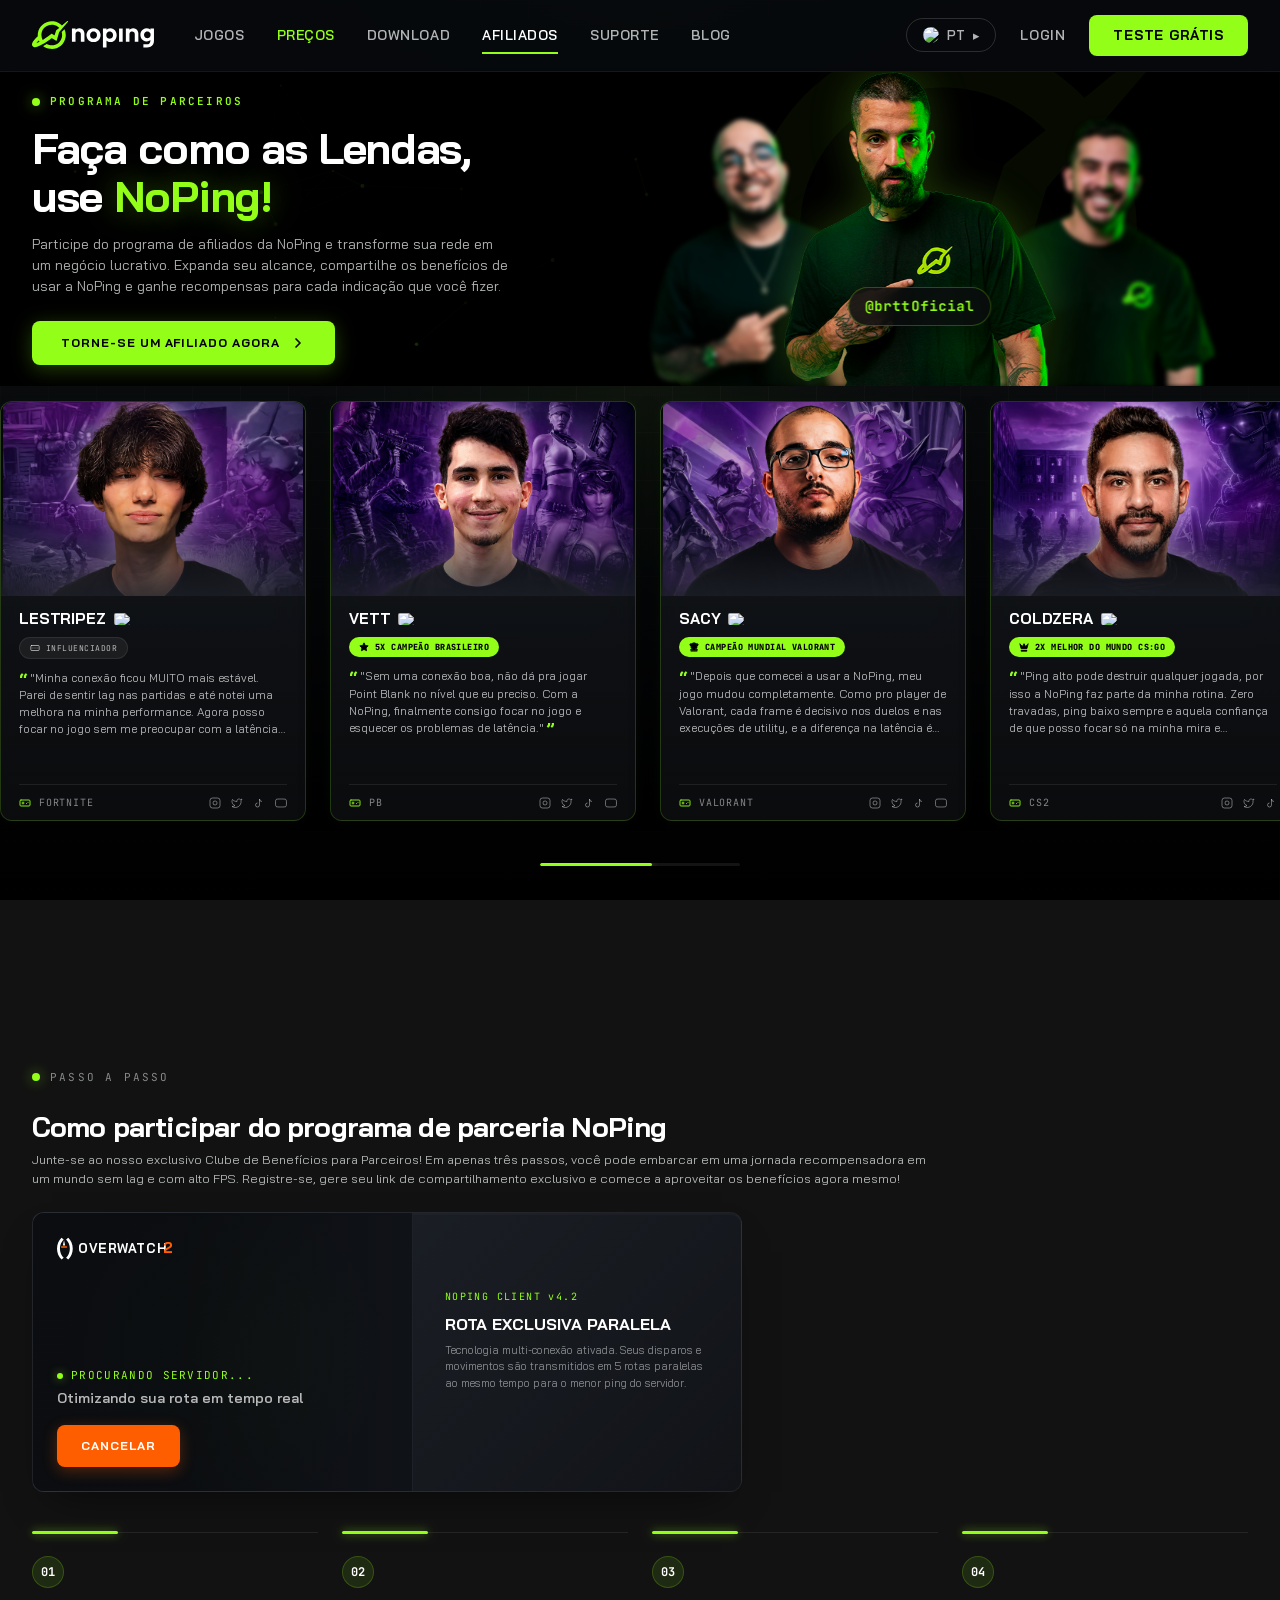
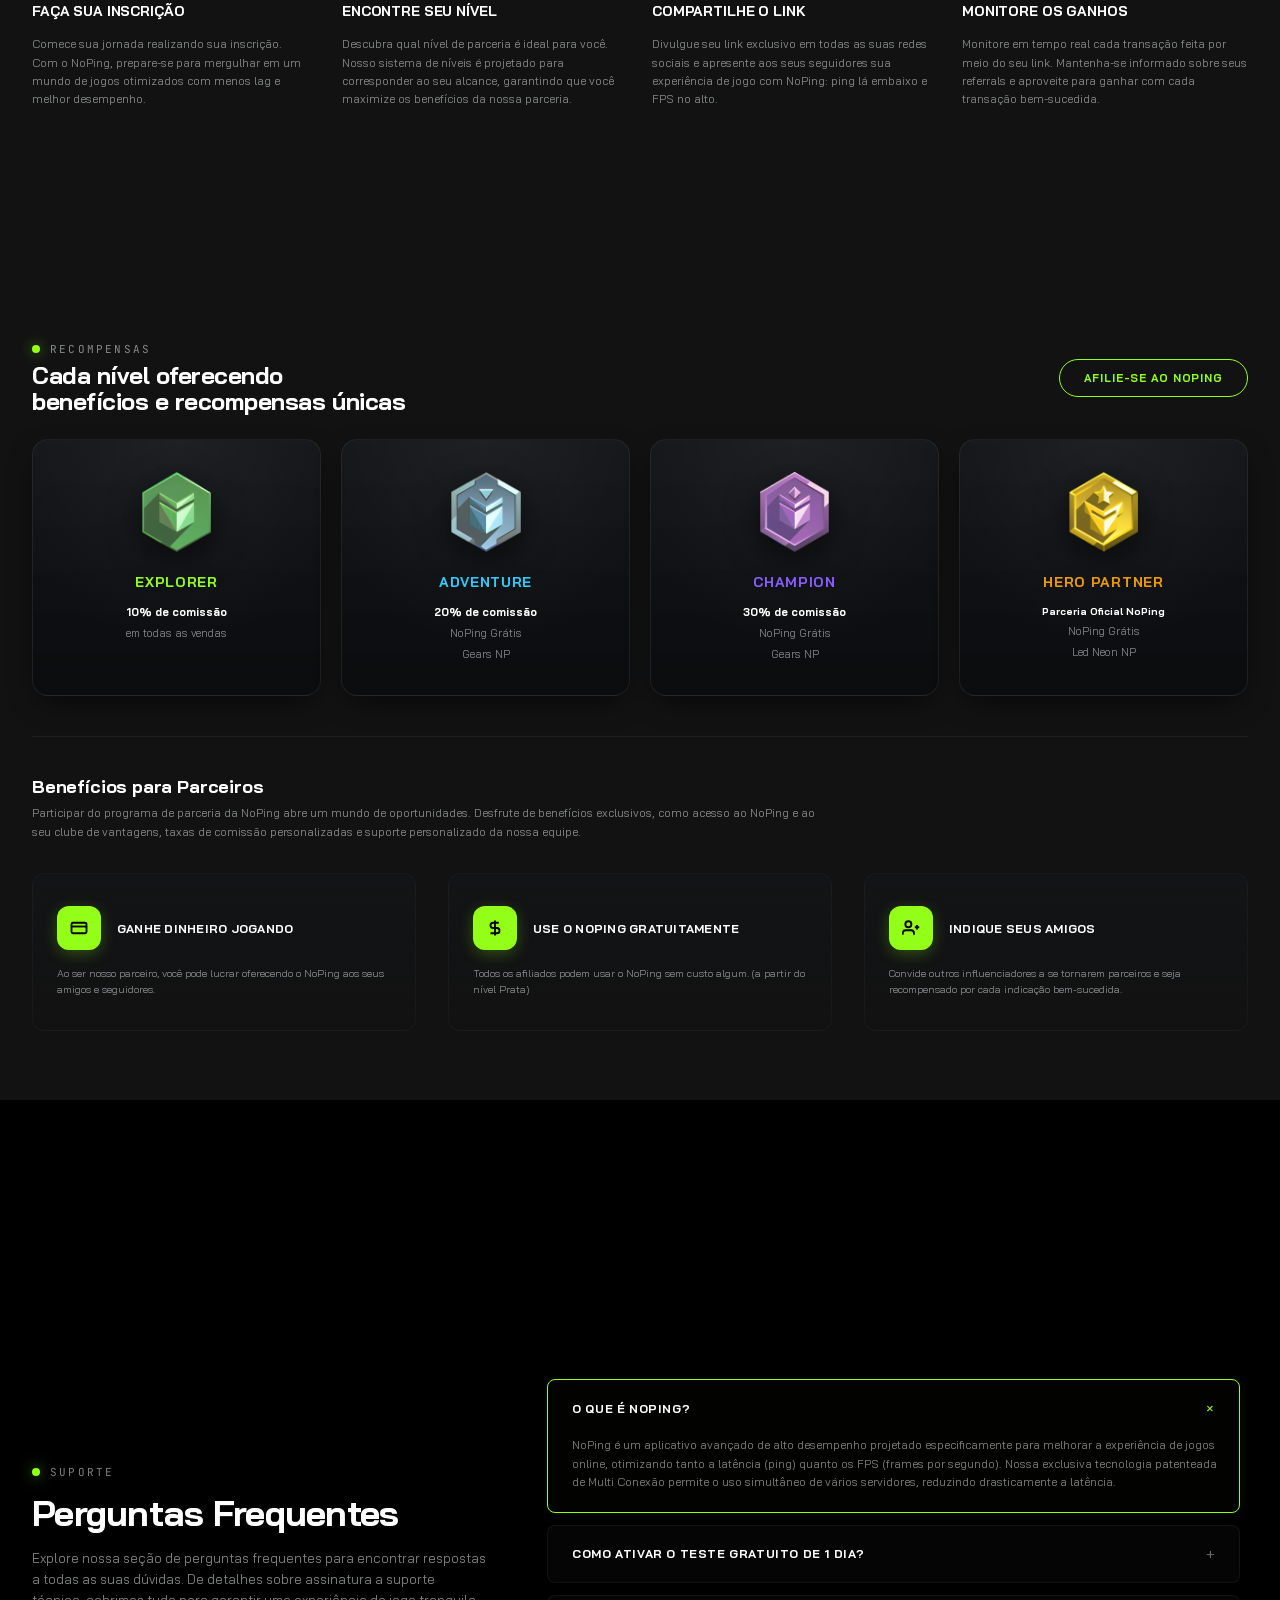
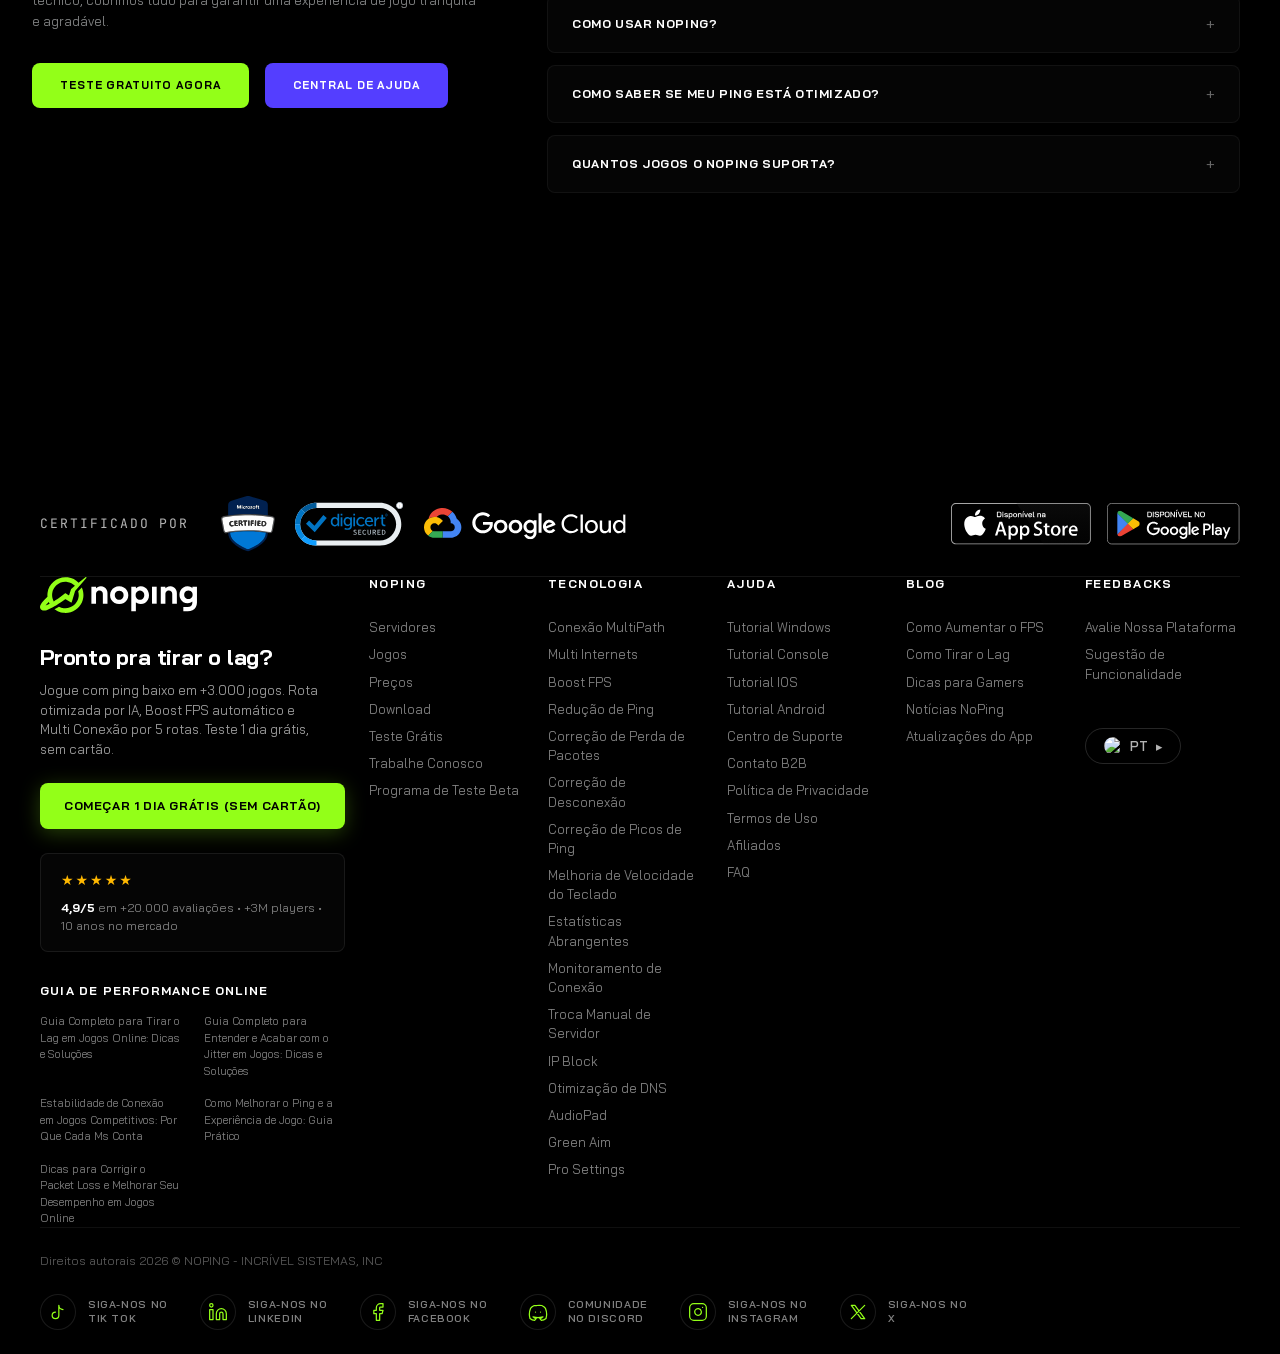
==== affiliates/index.html @ e3a9a07d "Start" ====
<!DOCTYPE html>
<html lang="pt-BR">
<head>
  <meta charset="UTF-8">
  <meta name="viewport" content="width=device-width, initial-scale=1.0">
  <meta name="description" content="Programa de afiliados NoPing. Torne-se parceiro, divulgue seu link exclusivo e ganhe comissões a cada indicação.">
  <title>NoPing · Programa de Afiliados</title>

  <link rel="preconnect" href="https://fonts.googleapis.com">
  <link rel="preconnect" href="https://fonts.gstatic.com" crossorigin>
  <link href="https://fonts.googleapis.com/css2?family=JetBrains+Mono:wght@400;500;600&display=swap" rel="stylesheet">

  <!-- Global -->
  <link rel="stylesheet" href="../src/styles/global/variables.css">
  <link rel="stylesheet" href="../src/styles/global/reset.css">
  <link rel="stylesheet" href="../src/styles/global/typography.css">
  <link rel="stylesheet" href="../src/styles/global/layout.css">
  <link rel="stylesheet" href="../src/styles/global/utilities.css">
  <!-- Components -->
  <link rel="stylesheet" href="../src/styles/components/header.css">
  <link rel="stylesheet" href="../src/styles/components/footer.css">
  <link rel="stylesheet" href="../src/styles/components/buttons.css">
  <link rel="stylesheet" href="../src/styles/components/cards.css">
  <link rel="stylesheet" href="../src/styles/components/forms.css">
  <!-- Page -->
  <link rel="stylesheet" href="../src/styles/pages/affiliates.css">
</head>
<body data-page="affiliates" data-screen-label="Affiliates">

<div class="grid-bg"></div>

<!-- ========== SECTION 1 — HEADER + HERO (ambassadors + cards) ========== -->
<section class="section-one">
  <header id="global-header" data-active="affiliates"></header>

  <main class="hero-wrapper" id="hero">
    <!-- Part 1: Ambassadors ---------------------------------------------- -->
    <div class="hero-ambassadors">
      <canvas id="hero-particles" class="hero-particles-canvas"></canvas>
      <div class="shell hero-ambassadors-inner">
        <div class="ambassadors-left">
          <span class="eyebrow-affiliates">PROGRAMA DE PARCEIROS</span>
          <h1 class="hero-title">Faça como as Lendas,<br>use <em class="highlight-green">NoPing!</em></h1>
          <p class="hero-desc">Participe do programa de afiliados da NoPing e transforme sua rede em um negócio lucrativo. Expanda seu alcance, compartilhe os benefícios de usar a NoPing e ganhe recompensas para cada indicação que você fizer.</p>
          <a href="#trial" class="cta-affiliates">
            <span>TORNE-SE UM AFILIADO AGORA</span>
            <svg class="chevron-right" width="16" height="16" viewBox="0 0 24 24" fill="none" stroke="currentColor" stroke-width="2.5" stroke-linecap="round" stroke-linejoin="round"><polyline points="9 18 15 12 9 6"></polyline></svg>
          </a>
        </div>

        <div class="ambassadors-right">
          <img src="../src/assets/logos/NoPing_Icon_Verde.svg" alt="" class="hero-bg-logo">
          <div class="ambassador-fade-item active">
            <div class="ambassador-fade-username">@brttOficial</div>
            <img src="../src/assets/affiliates/ambassadors/brtt-01.png" alt="brTT" class="ambassador-fade-img">
          </div>
          <div class="ambassador-fade-item">
            <div class="ambassador-fade-username">@coldzera</div>
            <img src="../src/assets/affiliates/ambassadors/coldzera-01.png" alt="Coldzera" class="ambassador-fade-img">
          </div>
          <div class="ambassador-fade-item">
            <div class="ambassador-fade-username">@sacy</div>
            <img src="../src/assets/affiliates/ambassadors/sacy-01.png" alt="Sacy" class="ambassador-fade-img">
          </div>
        </div>
      </div>
    </div>

    <!-- Part 2: Affiliate cards carousel -------------------------------- -->
    <div class="hero-affiliates-cards shell">
      <div class="affiliates-carousel-container" id="affiliates-carousel-container">
        <div class="affiliates-track" id="affiliates-track">

          <!-- Card: LESTRIPEZ -->
          <div class="affiliate-card">
            <div class="card-image-container">
              <img src="../src/assets/affiliates/cards/lestripez.png" alt="lestripez" class="affiliate-avatar">
            </div>
            <div class="card-content">
              <div class="card-content-inner">
                <div class="card-header">
                  <span class="affiliate-name">LESTRIPEZ <img src="https://cdnjs.cloudflare.com/ajax/libs/flag-icon-css/3.4.6/flags/4x3/de.svg" class="affiliate-flag" alt="DE"></span>
                  <div class="affiliate-badge">
                    <svg width="10" height="10" viewBox="0 0 24 24" fill="none" stroke="currentColor" stroke-width="2" stroke-linecap="round" stroke-linejoin="round"><rect x="2" y="6" width="20" height="12" rx="2"></rect><path d="M12 12h.01"></path><path d="M17 12h.01"></path><path d="M7 12h.01"></path></svg>
                    <span>INFLUENCIADOR</span>
                  </div>
                </div>
                <p class="affiliate-text">"Minha conexão ficou MUITO mais estável. Parei de sentir lag nas partidas e até notei uma melhora na minha performance. Agora posso focar no jogo sem me preocupar com a latência e queda de FPS."</p>
              </div>
              <div class="card-footer-wrapper">
                <div class="card-divider"></div>
                <div class="card-footer">
                  <span class="affiliate-game">
                    <svg width="12" height="12" viewBox="0 0 24 24" fill="none" stroke="currentColor" stroke-width="2" stroke-linecap="round" stroke-linejoin="round"><rect x="2" y="6" width="20" height="12" rx="2"></rect><path d="M6 12h4M8 10v4M15 13h.01M18 11h.01"></path></svg>
                    <span>FORTNITE</span>
                  </span>
                  <div class="affiliate-socials">
                    <a href="#" class="social-icon-link"><svg width="12" height="12" viewBox="0 0 24 24" fill="none" stroke="currentColor" stroke-width="2"><rect x="2" y="2" width="20" height="20" rx="5" ry="5"></rect><path d="M16 11.37A4 4 0 1 1 12.63 8 4 4 0 0 1 16 11.37z"></path></svg></a>
                    <a href="#" class="social-icon-link"><svg width="12" height="12" viewBox="0 0 24 24" fill="none" stroke="currentColor" stroke-width="2"><path d="M22 4s-.7 2.1-2 3.4c1.6 10-9.4 17.3-18 11.6 2.2.1 4.4-.6 6-2C3 15.5.5 9.6 3 5c2.2 2.6 5.6 4.1 9 4-.9-4.2 4-6.6 7-3.8 1.1 0 3-1.2 3-1.2z"></path></svg></a>
                    <a href="#" class="social-icon-link"><svg width="12" height="12" viewBox="0 0 24 24" fill="none" stroke="currentColor" stroke-width="2"><path d="M9 12a4 4 0 1 0 4 4V4a5 5 0 0 0 5 5"></path></svg></a>
                    <a href="#" class="social-icon-link"><svg width="12" height="12" viewBox="0 0 24 24" fill="none" stroke="currentColor" stroke-width="2"><path d="M22.54 6.42a2.78 2.78 0 0 0-1.95-1.96C18.88 4 12 4 12 4s-6.88 0-8.59.46a2.78 2.78 0 0 0-1.95 1.96A29 29 0 0 0 1 12a29 29 0 0 0 .46 5.58 2.78 2.78 0 0 0 1.95 1.96C5.12 20 12 20 12 20s6.88 0 8.59-.46a2.78 2.78 0 0 0 1.95-1.96A29 29 0 0 0 23 12a29 29 0 0 0-.46-5.58z"></path></svg></a>
                  </div>
                </div>
              </div>
            </div>
          </div>

          <!-- Card: VETT -->
          <div class="affiliate-card">
            <div class="card-image-container">
              <img src="../src/assets/affiliates/cards/vett.png" alt="vett" class="affiliate-avatar">
            </div>
            <div class="card-content">
              <div class="card-content-inner">
                <div class="card-header">
                  <span class="affiliate-name">VETT <img src="https://cdnjs.cloudflare.com/ajax/libs/flag-icon-css/3.4.6/flags/4x3/br.svg" class="affiliate-flag" alt="BR"></span>
                  <div class="affiliate-badge highlight">
                    <svg width="10" height="10" viewBox="0 0 24 24" fill="none" stroke="currentColor" stroke-width="2"><polygon points="12 2 15.09 8.26 22 9.27 17 14.14 18.18 21.02 12 17.77 5.82 21.02 7 14.14 2 9.27 8.91 8.26 12 2"></polygon></svg>
                    <span>5X CAMPEÃO BRASILEIRO</span>
                  </div>
                </div>
                <p class="affiliate-text">"Sem uma conexão boa, não dá pra jogar Point Blank no nível que eu preciso. Com a NoPing, finalmente consigo focar no jogo e esquecer os problemas de latência."</p>
              </div>
              <div class="card-footer-wrapper">
                <div class="card-divider"></div>
                <div class="card-footer">
                  <span class="affiliate-game">
                    <svg width="12" height="12" viewBox="0 0 24 24" fill="none" stroke="currentColor" stroke-width="2" stroke-linecap="round" stroke-linejoin="round"><rect x="2" y="6" width="20" height="12" rx="2"></rect><path d="M6 12h4M8 10v4M15 13h.01M18 11h.01"></path></svg>
                    <span>PB</span>
                  </span>
                  <div class="affiliate-socials">
                    <a href="#" class="social-icon-link"><svg width="12" height="12" viewBox="0 0 24 24" fill="none" stroke="currentColor" stroke-width="2"><rect x="2" y="2" width="20" height="20" rx="5" ry="5"></rect><path d="M16 11.37A4 4 0 1 1 12.63 8 4 4 0 0 1 16 11.37z"></path></svg></a>
                    <a href="#" class="social-icon-link"><svg width="12" height="12" viewBox="0 0 24 24" fill="none" stroke="currentColor" stroke-width="2"><path d="M22 4s-.7 2.1-2 3.4c1.6 10-9.4 17.3-18 11.6 2.2.1 4.4-.6 6-2C3 15.5.5 9.6 3 5c2.2 2.6 5.6 4.1 9 4-.9-4.2 4-6.6 7-3.8 1.1 0 3-1.2 3-1.2z"></path></svg></a>
                    <a href="#" class="social-icon-link"><svg width="12" height="12" viewBox="0 0 24 24" fill="none" stroke="currentColor" stroke-width="2"><path d="M9 12a4 4 0 1 0 4 4V4a5 5 0 0 0 5 5"></path></svg></a>
                    <a href="#" class="social-icon-link"><svg width="12" height="12" viewBox="0 0 24 24" fill="none" stroke="currentColor" stroke-width="2"><path d="M22.54 6.42a2.78 2.78 0 0 0-1.95-1.96C18.88 4 12 4 12 4s-6.88 0-8.59.46a2.78 2.78 0 0 0-1.95 1.96A29 29 0 0 0 1 12a29 29 0 0 0 .46 5.58 2.78 2.78 0 0 0 1.95 1.96C5.12 20 12 20 12 20s6.88 0 8.59-.46a2.78 2.78 0 0 0 1.95-1.96A29 29 0 0 0 23 12a29 29 0 0 0-.46-5.58z"></path></svg></a>
                  </div>
                </div>
              </div>
            </div>
          </div>

          <!-- Card: SACY -->
          <div class="affiliate-card">
            <div class="card-image-container">
              <img src="../src/assets/affiliates/cards/sacy.png" alt="sacy" class="affiliate-avatar">
            </div>
            <div class="card-content">
              <div class="card-content-inner">
                <div class="card-header">
                  <span class="affiliate-name">SACY <img src="https://cdnjs.cloudflare.com/ajax/libs/flag-icon-css/3.4.6/flags/4x3/br.svg" class="affiliate-flag" alt="BR"></span>
                  <div class="affiliate-badge highlight">
                    <svg width="10" height="10" viewBox="0 0 24 24" fill="none" stroke="currentColor" stroke-width="2"><path d="M6 9H4.5a2.5 2.5 0 0 1 0-5H6"></path><path d="M18 9h1.5a2.5 2.5 0 0 0 0-5H18"></path><path d="M4 22h16"></path><path d="M10 14.66V17c0 .55-.45 1-1 1H4v2h16v-2h-5c-.55 0-1-.45-1-1v-2.34"></path><path d="M12 2a7 7 0 0 0-7 7v4.66a2 2 0 0 0 1.34 1.88l3.66 1.13c.66.2 1.34.2 2 0l3.66-1.13A2 2 0 0 0 19 13.66V9a7 7 0 0 0-7-7z"></path></svg>
                    <span>CAMPEÃO MUNDIAL VALORANT</span>
                  </div>
                </div>
                <p class="affiliate-text">"Depois que comecei a usar a NoPing, meu jogo mudou completamente. Como pro player de Valorant, cada frame é decisivo nos duelos e nas execuções de utility, e a diferença na latência é absurda."</p>
              </div>
              <div class="card-footer-wrapper">
                <div class="card-divider"></div>
                <div class="card-footer">
                  <span class="affiliate-game">
                    <svg width="12" height="12" viewBox="0 0 24 24" fill="none" stroke="currentColor" stroke-width="2" stroke-linecap="round" stroke-linejoin="round"><rect x="2" y="6" width="20" height="12" rx="2"></rect><path d="M6 12h4M8 10v4M15 13h.01M18 11h.01"></path></svg>
                    <span>VALORANT</span>
                  </span>
                  <div class="affiliate-socials">
                    <a href="#" class="social-icon-link"><svg width="12" height="12" viewBox="0 0 24 24" fill="none" stroke="currentColor" stroke-width="2"><rect x="2" y="2" width="20" height="20" rx="5" ry="5"></rect><path d="M16 11.37A4 4 0 1 1 12.63 8 4 4 0 0 1 16 11.37z"></path></svg></a>
                    <a href="#" class="social-icon-link"><svg width="12" height="12" viewBox="0 0 24 24" fill="none" stroke="currentColor" stroke-width="2"><path d="M22 4s-.7 2.1-2 3.4c1.6 10-9.4 17.3-18 11.6 2.2.1 4.4-.6 6-2C3 15.5.5 9.6 3 5c2.2 2.6 5.6 4.1 9 4-.9-4.2 4-6.6 7-3.8 1.1 0 3-1.2 3-1.2z"></path></svg></a>
                    <a href="#" class="social-icon-link"><svg width="12" height="12" viewBox="0 0 24 24" fill="none" stroke="currentColor" stroke-width="2"><path d="M9 12a4 4 0 1 0 4 4V4a5 5 0 0 0 5 5"></path></svg></a>
                    <a href="#" class="social-icon-link"><svg width="12" height="12" viewBox="0 0 24 24" fill="none" stroke="currentColor" stroke-width="2"><path d="M22.54 6.42a2.78 2.78 0 0 0-1.95-1.96C18.88 4 12 4 12 4s-6.88 0-8.59.46a2.78 2.78 0 0 0-1.95 1.96A29 29 0 0 0 1 12a29 29 0 0 0 .46 5.58 2.78 2.78 0 0 0 1.95 1.96C5.12 20 12 20 12 20s6.88 0 8.59-.46a2.78 2.78 0 0 0 1.95-1.96A29 29 0 0 0 23 12a29 29 0 0 0-.46-5.58z"></path></svg></a>
                  </div>
                </div>
              </div>
            </div>
          </div>

          <!-- Card: COLDZERA -->
          <div class="affiliate-card">
            <div class="card-image-container">
              <img src="../src/assets/affiliates/cards/coldzera.png" alt="coldzera" class="affiliate-avatar">
            </div>
            <div class="card-content">
              <div class="card-content-inner">
                <div class="card-header">
                  <span class="affiliate-name">COLDZERA <img src="https://cdnjs.cloudflare.com/ajax/libs/flag-icon-css/3.4.6/flags/4x3/br.svg" class="affiliate-flag" alt="BR"></span>
                  <div class="affiliate-badge highlight">
                    <svg width="10" height="10" viewBox="0 0 24 24" fill="none" stroke="currentColor" stroke-width="2"><path d="M2 4l3 12h14l3-12-6 7-4-7-4 7-6-7zm3 16h14v2H5v-2z"></path></svg>
                    <span>2X MELHOR DO MUNDO CS:GO</span>
                  </div>
                </div>
                <p class="affiliate-text">"Ping alto pode destruir qualquer jogada, por isso a NoPing faz parte da minha rotina. Zero travadas, ping baixo sempre e aquela confiança de que posso focar só na minha mira e estratégia."</p>
              </div>
              <div class="card-footer-wrapper">
                <div class="card-divider"></div>
                <div class="card-footer">
                  <span class="affiliate-game">
                    <svg width="12" height="12" viewBox="0 0 24 24" fill="none" stroke="currentColor" stroke-width="2" stroke-linecap="round" stroke-linejoin="round"><rect x="2" y="6" width="20" height="12" rx="2"></rect><path d="M6 12h4M8 10v4M15 13h.01M18 11h.01"></path></svg>
                    <span>CS2</span>
                  </span>
                  <div class="affiliate-socials">
                    <a href="#" class="social-icon-link"><svg width="12" height="12" viewBox="0 0 24 24" fill="none" stroke="currentColor" stroke-width="2"><rect x="2" y="2" width="20" height="20" rx="5" ry="5"></rect><path d="M16 11.37A4 4 0 1 1 12.63 8 4 4 0 0 1 16 11.37z"></path></svg></a>
                    <a href="#" class="social-icon-link"><svg width="12" height="12" viewBox="0 0 24 24" fill="none" stroke="currentColor" stroke-width="2"><path d="M22 4s-.7 2.1-2 3.4c1.6 10-9.4 17.3-18 11.6 2.2.1 4.4-.6 6-2C3 15.5.5 9.6 3 5c2.2 2.6 5.6 4.1 9 4-.9-4.2 4-6.6 7-3.8 1.1 0 3-1.2 3-1.2z"></path></svg></a>
                    <a href="#" class="social-icon-link"><svg width="12" height="12" viewBox="0 0 24 24" fill="none" stroke="currentColor" stroke-width="2"><path d="M9 12a4 4 0 1 0 4 4V4a5 5 0 0 0 5 5"></path></svg></a>
                  </div>
                </div>
              </div>
            </div>
          </div>

          <!-- Card: ARKANE -->
          <div class="affiliate-card">
            <div class="card-image-container">
              <img src="../src/assets/affiliates/cards/arkane.png" alt="arkane" class="affiliate-avatar">
            </div>
            <div class="card-content">
              <div class="card-content-inner">
                <div class="card-header">
                  <span class="affiliate-name">ARKANE <img src="https://cdnjs.cloudflare.com/ajax/libs/flag-icon-css/3.4.6/flags/4x3/br.svg" class="affiliate-flag" alt="BR"></span>
                  <div class="affiliate-badge">
                    <svg width="10" height="10" viewBox="0 0 24 24" fill="none" stroke="currentColor" stroke-width="2" stroke-linecap="round" stroke-linejoin="round"><rect x="2" y="6" width="20" height="12" rx="2"></rect><path d="M12 12h.01"></path><path d="M17 12h.01"></path><path d="M7 12h.01"></path></svg>
                    <span>INFLUENCIADOR</span>
                  </div>
                </div>
                <p class="affiliate-text">"Já joguei com conexões instáveis e sei como isso atrapalha o desempenho. Com a NoPing, posso jogar com mais precisão e sem lag, o que faz toda a diferença quando a pressão aumenta."</p>
              </div>
              <div class="card-footer-wrapper">
                <div class="card-divider"></div>
                <div class="card-footer">
                  <span class="affiliate-game">
                    <svg width="12" height="12" viewBox="0 0 24 24" fill="none" stroke="currentColor" stroke-width="2" stroke-linecap="round" stroke-linejoin="round"><rect x="2" y="6" width="20" height="12" rx="2"></rect><path d="M6 12h4M8 10v4M15 13h.01M18 11h.01"></path></svg>
                    <span>FORTNITE</span>
                  </span>
                  <div class="affiliate-socials">
                    <a href="#" class="social-icon-link"><svg width="12" height="12" viewBox="0 0 24 24" fill="none" stroke="currentColor" stroke-width="2"><rect x="2" y="2" width="20" height="20" rx="5" ry="5"></rect><path d="M16 11.37A4 4 0 1 1 12.63 8 4 4 0 0 1 16 11.37z"></path></svg></a>
                    <a href="#" class="social-icon-link"><svg width="12" height="12" viewBox="0 0 24 24" fill="none" stroke="currentColor" stroke-width="2"><path d="M22 4s-.7 2.1-2 3.4c1.6 10-9.4 17.3-18 11.6 2.2.1 4.4-.6 6-2C3 15.5.5 9.6 3 5c2.2 2.6 5.6 4.1 9 4-.9-4.2 4-6.6 7-3.8 1.1 0 3-1.2 3-1.2z"></path></svg></a>
                  </div>
                </div>
              </div>
            </div>
          </div>

          <!-- Card: SUJA -->
          <div class="affiliate-card">
            <div class="card-image-container">
              <img src="../src/assets/affiliates/cards/suja.png" alt="suja" class="affiliate-avatar">
            </div>
            <div class="card-content">
              <div class="card-content-inner">
                <div class="card-header">
                  <span class="affiliate-name">SUJA <img src="https://cdnjs.cloudflare.com/ajax/libs/flag-icon-css/3.4.6/flags/4x3/es.svg" class="affiliate-flag" alt="ES"></span>
                  <div class="affiliate-badge">
                    <svg width="10" height="10" viewBox="0 0 24 24" fill="none" stroke="currentColor" stroke-width="2" stroke-linecap="round" stroke-linejoin="round"><rect x="2" y="6" width="20" height="12" rx="2"></rect><path d="M12 12h.01"></path><path d="M17 12h.01"></path><path d="M7 12h.01"></path></svg>
                    <span>INFLUENCIADOR</span>
                  </div>
                </div>
                <p class="affiliate-text">"Para evoluir no Fortnite, você precisa de foco total no jogo, sem distrações ou problemas técnicos. Uma conexão estável faz toda a diferença na hora de aplicar o que você aprende."</p>
              </div>
              <div class="card-footer-wrapper">
                <div class="card-divider"></div>
                <div class="card-footer">
                  <span class="affiliate-game">
                    <svg width="12" height="12" viewBox="0 0 24 24" fill="none" stroke="currentColor" stroke-width="2" stroke-linecap="round" stroke-linejoin="round"><rect x="2" y="6" width="20" height="12" rx="2"></rect><path d="M6 12h4M8 10v4M15 13h.01M18 11h.01"></path></svg>
                    <span>FORTNITE</span>
                  </span>
                  <div class="affiliate-socials">
                    <a href="#" class="social-icon-link"><svg width="12" height="12" viewBox="0 0 24 24" fill="none" stroke="currentColor" stroke-width="2"><rect x="2" y="2" width="20" height="20" rx="5" ry="5"></rect><path d="M16 11.37A4 4 0 1 1 12.63 8 4 4 0 0 1 16 11.37z"></path></svg></a>
                    <a href="#" class="social-icon-link"><svg width="12" height="12" viewBox="0 0 24 24" fill="none" stroke="currentColor" stroke-width="2"><path d="M22 4s-.7 2.1-2 3.4c1.6 10-9.4 17.3-18 11.6 2.2.1 4.4-.6 6-2C3 15.5.5 9.6 3 5c2.2 2.6 5.6 4.1 9 4-.9-4.2 4-6.6 7-3.8 1.1 0 3-1.2 3-1.2z"></path></svg></a>
                  </div>
                </div>
              </div>
            </div>
          </div>

          <!-- Card: BRTT -->
          <div class="affiliate-card">
            <div class="card-image-container">
              <img src="../src/assets/affiliates/cards/brtt.png" alt="brtt" class="affiliate-avatar">
            </div>
            <div class="card-content">
              <div class="card-content-inner">
                <div class="card-header">
                  <span class="affiliate-name">BRTT <img src="https://cdnjs.cloudflare.com/ajax/libs/flag-icon-css/3.4.6/flags/4x3/br.svg" class="affiliate-flag" alt="BR"></span>
                  <div class="affiliate-badge highlight">
                    <svg width="10" height="10" viewBox="0 0 24 24" fill="none" stroke="currentColor" stroke-width="2"><polygon points="12 2 15.09 8.26 22 9.27 17 14.14 18.18 21.02 12 17.77 5.82 21.02 7 14.14 2 9.27 8.91 8.26 12 2"></polygon></svg>
                    <span>6X CAMPEÃO BRASILEIRO</span>
                  </div>
                </div>
                <p class="affiliate-text">"Todo jogador de LoL sabe que o lag vai rolar na pior hora possível. Com a NoPing, minha conexão fica estável e sem aquelas travadas irritantes que podem acabar com a partida."</p>
              </div>
              <div class="card-footer-wrapper">
                <div class="card-divider"></div>
                <div class="card-footer">
                  <span class="affiliate-game">
                    <svg width="12" height="12" viewBox="0 0 24 24" fill="none" stroke="currentColor" stroke-width="2" stroke-linecap="round" stroke-linejoin="round"><rect x="2" y="6" width="20" height="12" rx="2"></rect><path d="M6 12h4M8 10v4M15 13h.01M18 11h.01"></path></svg>
                    <span>LOL</span>
                  </span>
                  <div class="affiliate-socials">
                    <a href="#" class="social-icon-link"><svg width="12" height="12" viewBox="0 0 24 24" fill="none" stroke="currentColor" stroke-width="2"><rect x="2" y="2" width="20" height="20" rx="5" ry="5"></rect><path d="M16 11.37A4 4 0 1 1 12.63 8 4 4 0 0 1 16 11.37z"></path></svg></a>
                    <a href="#" class="social-icon-link"><svg width="12" height="12" viewBox="0 0 24 24" fill="none" stroke="currentColor" stroke-width="2"><path d="M22 4s-.7 2.1-2 3.4c1.6 10-9.4 17.3-18 11.6 2.2.1 4.4-.6 6-2C3 15.5.5 9.6 3 5c2.2 2.6 5.6 4.1 9 4-.9-4.2 4-6.6 7-3.8 1.1 0 3-1.2 3-1.2z"></path></svg></a>
                    <a href="#" class="social-icon-link"><svg width="12" height="12" viewBox="0 0 24 24" fill="none" stroke="currentColor" stroke-width="2"><path d="M9 12a4 4 0 1 0 4 4V4a5 5 0 0 0 5 5"></path></svg></a>
                  </div>
                </div>
              </div>
            </div>
          </div>

        </div>
      </div>

      <div class="affiliates-progress-bar-container">
        <div class="affiliates-progress-bar-track">
          <div class="affiliates-progress-bar-thumb" id="affiliates-progress-thumb"></div>
        </div>
      </div>
    </div>

  </main>
</section>

<!-- ========== SECTION 2 — TUTORIAL ========== -->
<section class="section-viewport section-two">
  <div class="shell">
    <div class="eyebrow" style="margin-bottom: 12px;">PASSO A PASSO</div>
    <h2 class="hero-title" style="font-size: 28px; margin-bottom: 8px; max-width: 800px;">Como participar do programa de parceria NoPing</h2>
    <p class="hero-desc" style="max-width: 900px; margin-bottom: 24px; font-size: 12.5px;">Junte-se ao nosso exclusivo Clube de Benefícios para Parceiros! Em apenas três passos, você pode embarcar em uma jornada recompensadora em um mundo sem lag e com alto FPS. Registre-se, gere seu link de compartilhamento exclusivo e comece a aproveitar os benefícios agora mesmo!</p>

    <div class="tutorial-grid">
      <div class="tutorial-showcase-left">
        <div class="tutorial-showcase-game">
          <div class="tutorial-ow-content">
            <div class="tutorial-ow-logo-container">
              <svg class="tutorial-ow-logo-svg" viewBox="0 0 240 40" fill="none" xmlns="http://www.w3.org/2000/svg">
                <path d="M22 20C22 13.9249 19.5417 8.42488 15.562 4.43799L19.294 1.48804C24.084 6.27808 27 12.7881 27 20C27 27.2119 24.084 33.722 19.294 38.512L15.562 35.562C19.5417 31.5751 22 26.0751 22 20Z" fill="white"/>
                <path d="M5 20C5 26.0751 7.45831 31.5751 11.438 35.562L7.70599 38.512C2.91595 33.722 0 27.2119 0 20C0 12.7881 2.91595 6.27808 7.70599 1.48804L11.438 4.43799C7.45831 8.42488 5 13.9249 5 20Z" fill="white"/>
                <path d="M12 5.5L14 14.5H10L12 5.5Z" fill="white"/>
                <path d="M7 16H17V18.5H7V16Z" fill="#ff5e00"/>
                <text x="36" y="28" font-family="'Bai Jamjuree', sans-serif" font-weight="800" font-size="22" fill="white" letter-spacing="1">OVERWATCH</text>
                <text x="182" y="28" font-family="'Bai Jamjuree', sans-serif" font-weight="800" font-size="26" fill="#ff5e00">2</text>
              </svg>
            </div>
            <div class="tutorial-ow-status">
              <div class="tutorial-ow-status-label">PROCURANDO SERVIDOR...</div>
              <div class="tutorial-ow-status-text">Otimizando sua rota em tempo real</div>
            </div>
            <a href="#" class="tutorial-ow-btn">CANCELAR</a>
          </div>
        </div>

        <div class="tutorial-showcase-right">
          <div style="font-family: var(--np-font-mono); font-size: 10px; color: var(--np-primary); letter-spacing: 0.14em; margin-bottom: 8px;">NOPING CLIENT v4.2</div>
          <div style="font-size: 16px; font-weight: 800; color: #ffffff; margin-bottom: 6px;">ROTA EXCLUSIVA PARALELA</div>
          <div style="font-size: 11px; line-height: 1.5; color: var(--fg-mute); margin-bottom: 24px;">Tecnologia multi-conexão ativada. Seus disparos e movimentos são transmitidos em 5 rotas paralelas ao mesmo tempo para o menor ping do servidor.</div>
        </div>
      </div>
    </div>

    <div class="tutorial-steps-grid">
      <div class="tutorial-step-card">
        <span class="tutorial-step-num">01</span>
        <h3 class="tutorial-step-title">Faça sua inscrição</h3>
        <p class="tutorial-step-desc">Comece sua jornada realizando sua inscrição. Com o NoPing, prepare-se para mergulhar em um mundo de jogos otimizados com menos lag e melhor desempenho.</p>
      </div>
      <div class="tutorial-step-card">
        <span class="tutorial-step-num">02</span>
        <h3 class="tutorial-step-title">Encontre seu nível</h3>
        <p class="tutorial-step-desc">Descubra qual nível de parceria é ideal para você. Nosso sistema de níveis é projetado para corresponder ao seu alcance, garantindo que você maximize os benefícios da nossa parceria.</p>
      </div>
      <div class="tutorial-step-card">
        <span class="tutorial-step-num">03</span>
        <h3 class="tutorial-step-title">Compartilhe o link</h3>
        <p class="tutorial-step-desc">Divulgue seu link exclusivo em todas as suas redes sociais e apresente aos seus seguidores sua experiência de jogo com NoPing: ping lá embaixo e FPS no alto.</p>
      </div>
      <div class="tutorial-step-card">
        <span class="tutorial-step-num">04</span>
        <h3 class="tutorial-step-title">Monitore os ganhos</h3>
        <p class="tutorial-step-desc">Monitore em tempo real cada transação feita por meio do seu link. Mantenha-se informado sobre seus referrals e aproveite para ganhar com cada transação bem-sucedida.</p>
      </div>
    </div>
  </div>
</section>

<!-- ========== SECTION 3 — RANK ========== -->
<section class="section-viewport section-three">
  <div class="shell">
    <div class="rank-header">
      <div style="display: flex; flex-direction: column; gap: 4px;">
        <div class="eyebrow">RECOMPENSAS</div>
        <h2 class="rank-title">Cada nível oferecendo benefícios e recompensas únicas</h2>
      </div>
      <a href="#" class="rank-btn">AFILIE-SE AO NOPING</a>
    </div>

    <div class="rank-cards-grid">
      <div class="rank-card-tier explorer">
        <img src="../src/assets/affiliates/medals-rank/Explorer.png" alt="Explorer" class="rank-badge-img">
        <span class="rank-tier-name" style="color: var(--np-primary);">EXPLORER</span>
        <div class="rank-tier-features">
          <span class="rank-tier-feature highlight">10% de comissão</span>
          <span class="rank-tier-feature">em todas as vendas</span>
        </div>
      </div>
      <div class="rank-card-tier adventure">
        <img src="../src/assets/affiliates/medals-rank/Adventure.png" alt="Adventure" class="rank-badge-img">
        <span class="rank-tier-name" style="color: #2ecdff;">ADVENTURE</span>
        <div class="rank-tier-features">
          <span class="rank-tier-feature highlight">20% de comissão</span>
          <span class="rank-tier-feature">NoPing Grátis</span>
          <span class="rank-tier-feature">Gears NP</span>
        </div>
      </div>
      <div class="rank-card-tier champion">
        <img src="../src/assets/affiliates/medals-rank/Champion.png" alt="Champion" class="rank-badge-img">
        <span class="rank-tier-name" style="color: #8a5bff;">CHAMPION</span>
        <div class="rank-tier-features">
          <span class="rank-tier-feature highlight">30% de comissão</span>
          <span class="rank-tier-feature">NoPing Grátis</span>
          <span class="rank-tier-feature">Gears NP</span>
        </div>
      </div>
      <div class="rank-card-tier hero">
        <img src="../src/assets/affiliates/medals-rank/Legend.png" alt="Legend" class="rank-badge-img">
        <span class="rank-tier-name" style="color: #ef9b00;">HERO PARTNER</span>
        <div class="rank-tier-features">
          <span class="rank-tier-feature highlight" style="font-size: 10px; line-height: 1.3;">Parceria Oficial NoPing</span>
          <span class="rank-tier-feature">NoPing Grátis</span>
          <span class="rank-tier-feature">Led Neon NP</span>
        </div>
      </div>
    </div>

    <div class="rank-benefits-section">
      <h3 class="rank-benefits-title">Benefícios para Parceiros</h3>
      <p class="rank-benefits-desc">Participar do programa de parceria da NoPing abre um mundo de oportunidades. Desfrute de benefícios exclusivos, como acesso ao NoPing e ao seu clube de vantagens, taxas de comissão personalizadas e suporte personalizado da nossa equipe.</p>

      <div class="rank-benefits-grid">
        <div class="rank-benefit-item">
          <div class="rank-benefit-header">
            <span class="rank-benefit-icon"><svg width="18" height="18" viewBox="0 0 24 24" fill="none" stroke="currentColor" stroke-width="2.5"><rect x="2" y="5" width="20" height="14" rx="2"/><line x1="2" y1="10" x2="22" y2="10"/></svg></span>
            <h4 class="rank-benefit-title">Ganhe dinheiro jogando</h4>
          </div>
          <p class="rank-benefit-desc">Ao ser nosso parceiro, você pode lucrar oferecendo o NoPing aos seus amigos e seguidores.</p>
        </div>
        <div class="rank-benefit-item">
          <div class="rank-benefit-header">
            <span class="rank-benefit-icon"><svg width="18" height="18" viewBox="0 0 24 24" fill="none" stroke="currentColor" stroke-width="2.5"><path d="M12 2v20M17 5H9.5a3.5 3.5 0 0 0 0 7h5a3.5 3.5 0 0 1 0 7H6"/></svg></span>
            <h4 class="rank-benefit-title">Use o NoPing gratuitamente</h4>
          </div>
          <p class="rank-benefit-desc">Todos os afiliados podem usar o NoPing sem custo algum. (a partir do nível Prata)</p>
        </div>
        <div class="rank-benefit-item">
          <div class="rank-benefit-header">
            <span class="rank-benefit-icon"><svg width="18" height="18" viewBox="0 0 24 24" fill="none" stroke="currentColor" stroke-width="2.5"><path d="M16 21v-2a4 4 0 0 0-4-4H5a4 4 0 0 0-4 4v2"/><circle cx="8.5" cy="7" r="4"/><line x1="20" y1="8" x2="20" y2="14"/><line x1="23" y1="11" x2="17" y2="11"/></svg></span>
            <h4 class="rank-benefit-title">Indique seus amigos</h4>
          </div>
          <p class="rank-benefit-desc">Convide outros influenciadores a se tornarem parceiros e seja recompensado por cada indicação bem-sucedida.</p>
        </div>
      </div>
    </div>
  </div>
</section>

<!-- ========== SECTION 4 — FAQ ========== -->
<section class="section-viewport section-four" id="faq">
  <div class="shell">
    <div class="faq-grid">
      <div class="faq-left">
        <div class="eyebrow" style="margin-bottom: 12px;">SUPORTE</div>
        <h2 class="faq-title">Perguntas Frequentes</h2>
        <p class="faq-desc">Explore nossa seção de perguntas frequentes para encontrar respostas a todas as suas dúvidas. De detalhes sobre assinatura a suporte técnico, cobrimos tudo para garantir uma experiência de jogo tranquila e agradável.</p>
        <div class="faq-btn-group">
          <a href="#trial" class="faq-btn green">TESTE GRATUITO AGORA</a>
          <a href="../support/index.html" class="faq-btn purple">CENTRAL DE AJUDA</a>
        </div>
      </div>

      <div class="faq-accordion">
        <div class="faq-item active">
          <button class="faq-trigger" type="button">
            <span class="faq-question">O que é NoPing?</span>
            <span class="faq-icon-indicator">+</span>
          </button>
          <div class="faq-content">
            <div class="faq-answer-inner">
              NoPing é um aplicativo avançado de alto desempenho projetado especificamente para melhorar a experiência de jogos online, otimizando tanto a latência (ping) quanto os FPS (frames por segundo). Nossa exclusiva tecnologia patenteada de Multi Conexão permite o uso simultâneo de vários servidores, reduzindo drasticamente a latência.
            </div>
          </div>
        </div>
        <div class="faq-item">
          <button class="faq-trigger" type="button">
            <span class="faq-question">Como ativar o teste gratuito de 1 dia?</span>
            <span class="faq-icon-indicator">+</span>
          </button>
          <div class="faq-content">
            <div class="faq-answer-inner">
              Para ativar o seu teste gratuito de 24 horas, basta realizar o download do aplicativo e efetuar o cadastro de uma nova conta de usuário. O sistema liberará o acesso premium completo instantaneamente e sem burocracia ou exigência de cartões de crédito.
            </div>
          </div>
        </div>
        <div class="faq-item">
          <button class="faq-trigger" type="button">
            <span class="faq-question">Como usar NoPing?</span>
            <span class="faq-icon-indicator">+</span>
          </button>
          <div class="faq-content">
            <div class="faq-answer-inner">
              Basta abrir o aplicativo, fazer login, selecionar o seu jogo favorito na barra de pesquisa, escolher o servidor que apresenta o menor ping e menor tempo de resposta na lista e clicar em "Otimizar". O aplicativo configurará tudo automaticamente em segundo plano.
            </div>
          </div>
        </div>
        <div class="faq-item">
          <button class="faq-trigger" type="button">
            <span class="faq-question">Como saber se meu ping está otimizado?</span>
            <span class="faq-icon-indicator">+</span>
          </button>
          <div class="faq-content">
            <div class="faq-answer-inner">
              A tela de status do aplicativo exibe o gráfico de desempenho e a redução exata da latência alcançada, mostrando o ping antes e depois da ativação. Você também notará que seus comandos e habilidades dentro do jogo respondem com muito mais rapidez e precisão.
            </div>
          </div>
        </div>
        <div class="faq-item">
          <button class="faq-trigger" type="button">
            <span class="faq-question">Quantos jogos o NoPing suporta?</span>
            <span class="faq-icon-indicator">+</span>
          </button>
          <div class="faq-content">
            <div class="faq-answer-inner">
              Suportamos mais de 3.000 títulos competitivos e populares, incluindo os principais lançamentos. Você pode consultar o catálogo completo em <a href="../games/index.html" style="color:var(--np-primary)">/jogos</a>.
            </div>
          </div>
        </div>
      </div>
    </div>
  </div>
</section>

<!-- ========== FOOTER (injected) ========== -->
<footer id="global-footer"></footer>

<!-- Components -->
<script src="../src/components/header.js"></script>
<script src="../src/components/footer.js"></script>
<script src="../src/components/faq.js"></script>
<script src="../src/components/carousel.js"></script>
<script src="../src/components/buttons.js"></script>
<!-- Global -->
<script src="../src/scripts/global/helpers.js"></script>
<script src="../src/scripts/global/navigation.js"></script>
<script src="../src/scripts/global/interactions.js"></script>
<script src="../src/scripts/global/main.js"></script>
<!-- Page -->
<script src="../src/scripts/pages/affiliates.js"></script>

</body>
</html>
---- src/styles/global/variables.css ----
/* ============================================================
   NoPing — Design Tokens (CSS Custom Properties)
   "The Kinetic Pulse" — dark, bioluminescent gaming network DS
   ============================================================ */

:root {
  color-scheme: dark;

  /* ---------- Brand colors ---------- */
  --np-primary:        #93FF18;   /* neon-green — only chromatic UI accent */
  --np-primary-dim:    #6BBD10;
  --np-primary-soft:   rgba(147, 255, 24, 0.10);
  --np-primary-glow:   rgba(147, 255, 24, 0.55);
  --np-claro-red:      #DA291C;

  /* Legacy aliases used across older modules */
  --green:        var(--np-primary);
  --green-hi:     #B4FF5A;
  --green-lo:     #70D10D;
  --green-glow:   var(--np-primary-glow);
  --green-soft:   var(--np-primary-soft);

  --color-primary:        var(--np-primary);
  --color-primary-dim:    var(--np-primary-dim);
  --color-primary-glow:   rgba(147, 255, 24, 0.25);
  --color-secondary:      #05070A;
  --color-tertiary:       #ffffff;
  --color-neutral:        #000000;

  /* ---------- Surfaces / layered background ---------- */
  --np-bg:           #000000;
  --np-bg-2:         #05070A;
  --np-bg-3:         #0a0c0e;
  --np-surface:      #1D2028;
  --np-surface-elev: #12141A;
  --bg-0: #000000;
  --bg-1: #0a0c0e;
  --bg-2: #1D2028;
  --bg-3: #272A34;
  --bg-4: #323642;
  --color-surface:           var(--np-surface);
  --color-surface-elevated:  var(--np-surface-elev);

  /* ---------- Foreground (text on dark) ---------- */
  --np-fg-1: #FFFFFF;
  --np-fg-2: rgba(255, 255, 255, 0.72);
  --np-fg-3: rgba(255, 255, 255, 0.52);
  --np-fg-4: rgba(255, 255, 255, 0.34);
  --fg:        #F4F6F7;
  --fg-dim:    rgba(244, 246, 247, 0.72);
  --fg-mute:   rgba(244, 246, 247, 0.52);
  --fg-faint:  rgba(244, 246, 247, 0.34);

  /* ---------- Ghost borders ---------- */
  --np-border:         rgba(255, 255, 255, 0.06);
  --np-border-strong:  rgba(255, 255, 255, 0.15);
  --np-border-hover:   rgba(255, 255, 255, 0.40);
  --np-border-primary: var(--np-primary);
  --line:        rgba(255, 255, 255, 0.15);
  --line-strong: rgba(255, 255, 255, 0.25);
  --color-ghost-border:        var(--np-border-strong);
  --color-ghost-border-hover:  var(--np-border-hover);

  /* ---------- Accents for data viz (use sparingly) ---------- */
  --c-network:     #2ECDFF;
  --c-performance: var(--np-primary);
  --c-tools:       #8A5BFF;
  --c-warning:     #FFB218;
  --c-danger:      #FF7A1A;
  --cyan:          var(--c-network);
  --bad:           var(--c-danger);
  --bad-hi:        #FFA25E;
  --bad-glow:      rgba(255, 122, 26, 0.55);
  --bad-soft:      rgba(255, 122, 26, 0.10);
  --good:          #1AE5A0;

  /* ---------- Typography ---------- */
  --np-font-display: 'Bai Jamjuree', ui-sans-serif, system-ui, sans-serif;
  --np-font-body:    'Bai Jamjuree', ui-sans-serif, system-ui, sans-serif;
  --np-font-mono:    'JetBrains Mono', ui-monospace, 'SFMono-Regular', monospace;
  --font-sans:    var(--np-font-display);
  --font-display: var(--np-font-display);
  --font-body:    var(--np-font-body);
  --font-mono:    var(--np-font-mono);

  /* Sizes / weights / tracking */
  --np-fw-light:    300;
  --np-fw-regular:  400;
  --np-fw-medium:   500;
  --np-fw-semibold: 600;
  --np-fw-bold:     700;

  --np-tracking-tight: -0.02em;
  --np-tracking-base:   0;
  --np-tracking-wide:   0.04em;
  --np-tracking-wider:  0.10em;
  --np-tracking-mega:   0.20em;

  --np-lh-tight:  1.1;
  --np-lh-snug:   1.3;
  --np-lh-normal: 1.5;
  --np-lh-loose:  1.7;

  /* ---------- Spacing (8pt grid) ---------- */
  --np-space-xs:  8px;
  --np-space-sm:  16px;
  --np-space-md:  24px;
  --np-space-lg:  40px;
  --np-space-xl:  64px;
  --np-space-2xl: 96px;
  --np-space-3xl: 128px;
  --space-xs:  var(--np-space-xs);
  --space-sm:  var(--np-space-sm);
  --space-md:  var(--np-space-md);
  --space-lg:  var(--np-space-lg);
  --space-xl:  var(--np-space-xl);
  --space-2xl: var(--np-space-2xl);
  --space-3xl: var(--np-space-3xl);

  /* ---------- Radii ---------- */
  --np-radius-sm:   8px;
  --np-radius-md:  12px;
  --np-radius-lg:  16px;
  --np-radius-xl:  24px;
  --np-radius-pill: 999px;
  --r-xs: 4px;
  --r-sm: 8px;
  --r-md: 14px;
  --r-lg: 20px;
  --r-xl: 28px;
  --r-pill: 999px;
  --radius-sm: var(--np-radius-sm);
  --radius-md: var(--np-radius-md);
  --radius-lg: var(--np-radius-lg);
  --radius-xl: var(--np-radius-xl);

  /* ---------- Glass / blur ---------- */
  --np-glass-bg:       rgba(29, 32, 40, 0.60);
  --np-glass-bg-light: rgba(255, 255, 255, 0.04);
  --np-glass-blur:     16px;
  --glass-bg:   var(--np-glass-bg);
  --glass-blur: var(--np-glass-blur);

  /* ---------- Shadows / glows ---------- */
  --np-shadow-card: 0 2px 12px rgba(0, 0, 0, 0.40);
  --np-shadow-elev: 0 20px 40px rgba(0, 0, 0, 0.40), inset 0 1px 0 rgba(255, 255, 255, 0.10);
  --np-glow-sm: 0 0 8px  var(--np-primary-glow);
  --np-glow-md: 0 0 16px var(--np-primary-glow);
  --np-glow-lg: 0 0 32px var(--np-primary-glow);
  --shadow-card:  0 2px 0 rgba(255,255,255,0.02) inset, 0 20px 40px -20px rgba(0,0,0,0.6);
  --shadow-green: 0 0 40px rgba(156, 255, 46, 0.25);

  /* ---------- Motion ---------- */
  --np-dur-fast:  120ms;
  --np-dur-base:  250ms;
  --np-dur-slow:  400ms;
  --np-pulse-dur: 2.4s;
  --np-ease: cubic-bezier(0.22, 0.61, 0.36, 1);
  --ease:    var(--np-ease);

  /* ---------- Layout ---------- */
  --np-container-max: 1360px;
  --np-header-height: 72px;
  --max-width:    1280px;
  --page-max:     var(--np-container-max);
  --header-height: var(--np-header-height);
  --gutter: 32px;
}
---- src/styles/global/typography.css ----
/* ============================================================
   Typography — Bai Jamjuree (display + body) + JetBrains Mono
   ============================================================ */

@font-face {
  font-family: 'Bai Jamjuree';
  font-weight: 200;
  font-style: normal;
  font-display: swap;
  src: url('../../assets/fonts/BaiJamjuree/BaiJamjuree-ExtraLight.ttf') format('truetype');
}
@font-face {
  font-family: 'Bai Jamjuree';
  font-weight: 300;
  font-style: normal;
  font-display: swap;
  src: url('../../assets/fonts/BaiJamjuree/BaiJamjuree-Light.ttf') format('truetype');
}
@font-face {
  font-family: 'Bai Jamjuree';
  font-weight: 400;
  font-style: normal;
  font-display: swap;
  src: url('../../assets/fonts/BaiJamjuree/BaiJamjuree-Regular.ttf') format('truetype');
}
@font-face {
  font-family: 'Bai Jamjuree';
  font-weight: 400;
  font-style: italic;
  font-display: swap;
  src: url('../../assets/fonts/BaiJamjuree/BaiJamjuree-Italic.ttf') format('truetype');
}
@font-face {
  font-family: 'Bai Jamjuree';
  font-weight: 500;
  font-style: normal;
  font-display: swap;
  src: url('../../assets/fonts/BaiJamjuree/BaiJamjuree-Medium.ttf') format('truetype');
}
@font-face {
  font-family: 'Bai Jamjuree';
  font-weight: 600;
  font-style: normal;
  font-display: swap;
  src: url('../../assets/fonts/BaiJamjuree/BaiJamjuree-SemiBold.ttf') format('truetype');
}
@font-face {
  font-family: 'Bai Jamjuree';
  font-weight: 700;
  font-style: normal;
  font-display: swap;
  src: url('../../assets/fonts/BaiJamjuree/BaiJamjuree-Bold.ttf') format('truetype');
}
@font-face {
  font-family: 'Bai Jamjuree';
  font-weight: 700;
  font-style: italic;
  font-display: swap;
  src: url('../../assets/fonts/BaiJamjuree/BaiJamjuree-BoldItalic.ttf') format('truetype');
}

/* ---------- Headlines ---------- */

h1, h2, h3, h4, h5, h6 {
  font-family: var(--np-font-display);
  font-weight: var(--np-fw-bold);
  line-height: var(--np-lh-tight);
  letter-spacing: var(--np-tracking-tight);
  color: #ffffff;
  text-wrap: balance;
}

h1 { font-size: clamp(2rem, 4vw, 3.25rem); }
h2 { font-size: clamp(1.75rem, 3.2vw, 2.75rem); }
h3 { font-size: clamp(1.25rem, 2.2vw, 1.75rem); }
h4 { font-size: clamp(1rem, 1.5vw, 1.25rem); }
h5 { font-size: 1rem; }
h6 { font-size: 0.875rem; text-transform: uppercase; letter-spacing: var(--np-tracking-wide); }

p {
  line-height: var(--np-lh-normal);
  text-wrap: pretty;
}

strong, b { font-weight: var(--np-fw-bold); }
em        { font-style: italic; }

/* Italic feature names get the neon highlight per voice rules */
em.np-highlight,
.np-highlight em {
  font-style: italic;
  color: var(--np-primary);
}

/* ---------- Inline helpers ---------- */

.text-primary { color: var(--np-primary); }
.text-muted   { color: var(--np-fg-3); }
.text-dim     { color: var(--np-fg-2); }
.text-sm      { font-size: 0.875rem; }
.text-mono    { font-family: var(--np-font-mono); }

/* ---------- Eyebrow / kicker text ---------- */

.np-eyebrow,
.eyebrow {
  display: inline-flex;
  align-items: center;
  gap: 10px;
  font-family: var(--np-font-mono);
  font-size: 11px;
  letter-spacing: 0.20em;
  text-transform: uppercase;
  color: var(--fg-mute);
}
.np-eyebrow::before,
.eyebrow::before {
  content: "";
  width: 8px;
  height: 8px;
  border-radius: 999px;
  background: var(--np-primary);
  box-shadow: 0 0 14px var(--np-primary-glow);
}

.np-eyebrow--primary,
.eyebrow.primary {
  color: var(--np-primary);
}
---- src/styles/global/layout.css ----
/* ============================================================
   Layout primitives — container, sections, grid background
   ============================================================ */

/* ---------- Container ---------- */

.container,
.shell {
  position: relative;
  width: 100%;
  max-width: var(--np-container-max);
  margin: 0 auto;
  padding: 0 var(--gutter);
}

/* ---------- Section spacing ---------- */

.section {
  padding: var(--np-space-2xl) 0;
  position: relative;
}

/* Sections that should snap to viewport height (heroes, hero+footer, etc) */
.section-viewport {
  min-height: 100vh;
  padding-top: var(--np-header-height);
  box-sizing: border-box;
  display: flex;
  flex-direction: column;
  justify-content: center;
  position: relative;
  overflow: hidden;
  z-index: 10;
}

.section-fullscreen {
  height: 100vh;
  padding-top: var(--np-header-height);
  box-sizing: border-box;
  display: flex;
  flex-direction: column;
  position: relative;
  overflow: hidden;
}

/* ---------- Page chrome backgrounds (grid + radial halo) ---------- */

/* The Kinetic Pulse — dotted grid masked with a radial fade.
   Applied as a fixed full-viewport pseudo-element so every page sits
   on the same canvas. Header / footer / faq opt out by setting their
   own background or by sitting on the .section-flat surface. */
body {
  background:
    radial-gradient(42% 24% at 50% 0%,  rgba(147,255,24,0.10), transparent 72%),
    radial-gradient(34% 30% at 50% 44%, rgba(147,255,24,0.04), transparent 70%),
    linear-gradient(180deg, #1D2028 0%, #0a0c0e 36%, #000000 100%);
  background-attachment: fixed;
}

.grid-bg {
  position: fixed;
  inset: 0;
  pointer-events: none;
  z-index: 0;
  background-image:
    linear-gradient(rgba(255, 255, 255, 0.028) 1px, transparent 1px),
    linear-gradient(90deg, rgba(255, 255, 255, 0.028) 1px, transparent 1px);
  background-size: 48px 48px;
  mask-image: radial-gradient(80% 60% at 50% 20%, #000 30%, transparent 100%);
  -webkit-mask-image: radial-gradient(80% 60% at 50% 20%, #000 30%, transparent 100%);
}

/* Optional decorative noise / scanline overlay slot (off by default) */
.grid-bg--strong {
  background-image:
    linear-gradient(rgba(255, 255, 255, 0.045) 1px, transparent 1px),
    linear-gradient(90deg, rgba(255, 255, 255, 0.045) 1px, transparent 1px);
}

/* ---------- Grid helpers ---------- */

.grid {
  display: grid;
  gap: var(--np-space-md);
}

.grid-2 { grid-template-columns: repeat(2, 1fr); }
.grid-3 { grid-template-columns: repeat(3, 1fr); }
.grid-4 { grid-template-columns: repeat(4, 1fr); }

@media (max-width: 1024px) {
  .grid-4 { grid-template-columns: repeat(2, 1fr); }
  .grid-3 { grid-template-columns: repeat(2, 1fr); }
}
@media (max-width: 640px) {
  .grid-4, .grid-3, .grid-2 { grid-template-columns: 1fr; }
}

/* ---------- Flex helpers ---------- */

.flex            { display: flex; }
.flex-col        { display: flex; flex-direction: column; }
.items-center    { align-items: center; }
.justify-center  { justify-content: center; }
.justify-between { justify-content: space-between; }
.flex-1          { flex: 1; }
---- src/styles/global/utilities.css ----
/* ============================================================
   Utilities — chips, glass, glow dots, motion helpers
   ============================================================ */

/* ---------- Chip / tag ---------- */

.chip {
  display: inline-flex;
  align-items: center;
  gap: 6px;
  font-family: var(--np-font-mono);
  font-size: 10.5px;
  letter-spacing: 0.16em;
  text-transform: uppercase;
  padding: 5px 10px;
  border-radius: var(--np-radius-pill);
  border: 1px solid var(--np-border-strong);
  color: var(--np-fg-2);
  background: rgba(255, 255, 255, 0.02);
}
.chip.green  { color: var(--np-primary);  border-color: rgba(156, 255, 46, 0.40); background: rgba(156, 255, 46, 0.06); }
.chip.cyan   { color: var(--c-network);   border-color: rgba(46, 205, 255, 0.35); background: rgba(46, 205, 255, 0.06); }
.chip.purple { color: var(--c-tools);     border-color: rgba(138, 91, 255, 0.40); background: rgba(138, 91, 255, 0.06); }
.chip.bad    { color: var(--c-danger);    border-color: rgba(255, 122, 26, 0.40); background: rgba(255, 122, 26, 0.06); }

/* ---------- Glow dot (status) ---------- */

.glow-dot {
  width: 10px;
  height: 10px;
  border-radius: 50%;
  background: var(--np-primary);
  box-shadow: 0 0 4px var(--np-primary), 0 0 12px var(--np-primary-glow);
}

@keyframes np-pulse {
  0%, 100% { box-shadow: 0 0 4px var(--np-primary), 0 0 8px var(--np-primary-glow); opacity: 0.85; }
  50%      { box-shadow: 0 0 8px var(--np-primary), 0 0 22px var(--np-primary-glow); opacity: 1; }
}
.glow-dot--pulse { animation: np-pulse var(--np-pulse-dur) ease-in-out infinite; }

/* ---------- Glass surface helper ---------- */

.glass {
  background: var(--np-glass-bg);
  backdrop-filter: blur(var(--np-glass-blur));
  -webkit-backdrop-filter: blur(var(--np-glass-blur));
  border: 1px solid var(--np-border-strong);
  border-radius: var(--np-radius-lg);
}

.glass--light {
  background: var(--np-glass-bg-light);
}

/* ---------- Visually hidden ---------- */

.sr-only {
  position: absolute !important;
  width: 1px; height: 1px;
  padding: 0; margin: -1px;
  overflow: hidden;
  clip: rect(0, 0, 0, 0);
  white-space: nowrap;
  border: 0;
}

/* ---------- Spacing helpers ---------- */

.mt-xs { margin-top: var(--np-space-xs); }
.mt-sm { margin-top: var(--np-space-sm); }
.mt-md { margin-top: var(--np-space-md); }
.mt-lg { margin-top: var(--np-space-lg); }
.mt-xl { margin-top: var(--np-space-xl); }

.mb-xs { margin-bottom: var(--np-space-xs); }
.mb-sm { margin-bottom: var(--np-space-sm); }
.mb-md { margin-bottom: var(--np-space-md); }
.mb-lg { margin-bottom: var(--np-space-lg); }
.mb-xl { margin-bottom: var(--np-space-xl); }

/* ---------- Motion fallback (respect reduced-motion) ---------- */

@media (prefers-reduced-motion: reduce) {
  *, *::before, *::after {
    animation-duration: 0.001ms !important;
    animation-iteration-count: 1 !important;
    transition-duration: 0.001ms !important;
    scroll-behavior: auto !important;
  }
}
---- src/styles/components/header.css ----
/* ============================================================
   Header — global NoPing header
   Reference: /affiliates page header
   ============================================================ */

.header {
  position: fixed;
  top: 0;
  left: 0;
  right: 0;
  z-index: 1000;
  height: var(--np-header-height);
  background: rgba(5, 7, 10, 0.92);
  backdrop-filter: blur(20px);
  -webkit-backdrop-filter: blur(20px);
  border-bottom: 1px solid rgba(255, 255, 255, 0.06);
}

.header__inner {
  display: flex;
  align-items: center;
  justify-content: space-between;
  height: 100%;
  max-width: var(--np-container-max);
  margin: 0 auto;
  padding: 0 32px;
  gap: 32px;
}

.header__left {
  display: flex;
  align-items: center;
  gap: 40px;
}

.header__logo {
  display: inline-flex;
  align-items: center;
}

.header__logo-noping {
  height: 28px;
  width: auto;
  display: block;
}

.header__nav-left {
  display: flex;
  align-items: center;
  gap: 32px;
}

.header__nav-link {
  font-size: 0.85rem;
  font-weight: var(--np-fw-semibold);
  color: rgba(244, 246, 247, 0.72);
  transition: color 0.2s ease;
  position: relative;
  text-decoration: none;
  font-family: var(--np-font-display);
  letter-spacing: 0.04em;
  padding: 4px 0;
}

.header__nav-link::after {
  content: '';
  position: absolute;
  left: 0;
  bottom: -4px;
  width: 100%;
  height: 2px;
  background-color: var(--np-primary);
  transform: scaleX(0);
  transform-origin: left;
  transition: transform 0.3s ease;
}

.header__nav-link:hover           { color: #ffffff; }
.header__nav-link:hover::after,
.header__nav-link.on::after,
.header__nav-link.active::after   { transform: scaleX(1); }
.header__nav-link.on,
.header__nav-link.active          { color: #ffffff; }

@keyframes np-subtle-pulse {
  0%   { text-shadow: 0 0 4px  rgba(147, 255, 24, 0.10); opacity: 0.85; }
  50%  { text-shadow: 0 0 12px rgba(147, 255, 24, 0.40); opacity: 1; }
  100% { text-shadow: 0 0 4px  rgba(147, 255, 24, 0.10); opacity: 0.85; }
}
.header__nav-link.highlight-pulse {
  color: var(--np-primary) !important;
  animation: np-subtle-pulse 2s infinite ease-in-out;
}

.header__right {
  display: flex;
  align-items: center;
  gap: 24px;
}

.header__lang {
  display: flex;
  align-items: center;
  gap: 8px;
  padding: 8px 16px;
  border: 1px solid rgba(255, 255, 255, 0.15);
  border-radius: 100px;
  font-size: 0.8rem;
  font-weight: var(--np-fw-semibold);
  color: rgba(244, 246, 247, 0.72);
  transition: border-color 0.25s ease;
  cursor: pointer;
  background: transparent;
}
.header__lang:hover { border-color: rgba(255, 255, 255, 0.4); }
.header__lang img {
  width: 16px; height: 16px;
  border-radius: 50%;
  object-fit: cover;
}

.header__cta-btn {
  display: inline-flex;
  align-items: center;
  justify-content: center;
  padding: 10px 24px;
  font-family: var(--np-font-display);
  font-weight: var(--np-fw-bold);
  font-size: 0.85rem;
  color: #000;
  background: var(--np-primary);
  border-radius: 8px;
  letter-spacing: 0.06em;
  transition: all 0.25s ease;
  white-space: nowrap;
  text-decoration: none;
  text-transform: uppercase;
}
.header__cta-btn:hover {
  background: var(--np-primary-dim);
  box-shadow: 0 0 20px rgba(147, 255, 24, 0.25);
}

/* ---------- Responsive ---------- */

@media (max-width: 1024px) {
  .header__nav-left { gap: 24px; }
  .header__nav-left .header__nav-link:nth-child(n+5) { display: none; }
  .header__right .header__nav-link { display: none; }
  .header__inner { padding: 0 20px; gap: 16px; }
}

@media (max-width: 720px) {
  .header__nav-left { display: none; }
  .header__lang   { display: none; }
}
---- src/styles/components/footer.css ----
/* ============================================================
   Footer — global NoPing footer
   Layout strategy mirrored from /footer-noping reference:
   - .section-footer is exactly (100vh - headerHeight) tall
   - .footer fills it via flex-grow: 1
   - .footer__container is 100% height flex column
   - .footer__top grows to fill the middle, centers content
   - .footer__certificates anchors at the top
   - .footer__bottom anchors at the bottom

   This produces: cert strip on top → columns vertically
   centered in remaining space → copyright + socials at bottom.
   No empty gaps, no stretching artefacts.
   ============================================================ */

/* ---------- Section wrapper ----------
   Locked to (100vh - headerHeight) so the footer occupies
   exactly one viewport screen below the fixed header. */

.section-footer {
  height: 100vh;
  padding-top: var(--np-header-height);
  box-sizing: border-box;
  display: flex;
  flex-direction: column;
  justify-content: space-between;
  position: relative;
  background: #000000;
  z-index: 10;
}

.footer {
  background: #000000;
  color: #ffffff;
  flex-grow: 1;
  display: flex;
  flex-direction: column;
  justify-content: flex-start;
}

/* ---------- Centered container ----------
   100% of footer height; flex column so its children
   distribute: certificates at top, top-grid in the middle
   (grows + centers), divider + bottom at the natural bottom. */

.footer__container {
  width: 100%;
  max-width: var(--np-container-max);
  margin: 0 auto;
  padding: 0 40px;
  box-sizing: border-box;
  display: flex;
  flex-direction: column;
  height: 100%;
}

/* ---------- Certificates strip (top of footer) ---------- */

.footer__certificates {
  display: flex;
  justify-content: space-between;
  align-items: center;
  padding: 24px 0;
  flex-shrink: 0;
}

.footer__certificates-left {
  display: flex;
  align-items: center;
  gap: 32px;
}

.footer__certificates-text {
  font-family: var(--np-font-mono);
  font-size: 13px;
  color: rgba(255, 255, 255, 0.7);
  letter-spacing: 0.15em;
  text-transform: uppercase;
}

.footer__certificates-logos {
  display: flex;
  align-items: center;
  gap: 20px;
}

.footer__cert-logo {
  height: 48px;
  width: auto;
  object-fit: contain;
}

.footer__certificates-right {
  display: flex;
  align-items: center;
  gap: 16px;
}

.footer__store-btn {
  display: inline-flex;
  transition: transform 0.2s ease, opacity 0.2s ease;
}
.footer__store-btn:hover {
  transform: translateY(-2px);
  opacity: 0.9;
}
.footer__store-btn img {
  height: 42px;
  width: auto;
}

.footer__certificates-divider {
  height: 1px;
  background: rgba(255, 255, 255, 0.08);
  margin: 0;
  flex-shrink: 0;
}

/* ---------- Top grid (brand + 5 link columns) ----------
   The middle of the footer. Grows to fill remaining height
   between cert strip and bottom row; columns center vertically
   in that space (align-content: center). */

.footer__top {
  display: grid;
  grid-template-columns: 2fr repeat(5, 1fr);
  gap: 32px;
  padding: 0;
  flex-grow: 1;
  align-content: center;
}

.footer__brand {
  display: flex;
  flex-direction: column;
}

.footer__brand-logos {
  display: flex;
  align-items: center;
  gap: 8px;
  margin-bottom: 32px;
}

.footer__brand-logo {
  height: 36px;
  width: auto;
}

.footer__brand-text {
  font-size: 0.8rem;
  color: rgba(255, 255, 255, 0.45);
  line-height: 1.6;
  max-width: 260px;
}

/* ---------- Promo box ---------- */

.footer__promo { margin-bottom: 32px; }

.footer__promo-title {
  font-family: var(--np-font-display);
  font-size: 22px;
  font-weight: 800;
  color: #ffffff;
  margin-bottom: 12px;
  letter-spacing: -0.01em;
}

.footer__promo-text {
  font-size: 13px;
  color: rgba(255, 255, 255, 0.6);
  line-height: 1.5;
  margin-bottom: 24px;
  max-width: 360px;
}

.footer__promo-actions {
  display: inline-flex;
  flex-direction: column;
  width: min-content;
}

.footer__promo-btn {
  display: inline-flex;
  align-items: center;
  justify-content: center;
  padding: 14px 24px;
  background: var(--np-primary);
  color: #000;
  font-family: var(--np-font-display);
  font-weight: 800;
  font-size: 12px;
  letter-spacing: 0.05em;
  border-radius: var(--np-radius-sm);
  text-decoration: none;
  transition: all 0.2s;
  margin-bottom: 24px;
  box-shadow: 0 4px 20px rgba(147, 255, 24, 0.25);
  white-space: nowrap;
  width: 100%;
  box-sizing: border-box;
  text-transform: uppercase;
}
.footer__promo-btn:hover {
  background: var(--np-primary-dim);
  box-shadow: 0 8px 30px rgba(147, 255, 24, 0.45);
  transform: translateY(-2px);
}

.footer__promo-rating {
  border: 1px solid rgba(255, 255, 255, 0.08);
  background: rgba(255, 255, 255, 0.02);
  border-radius: var(--np-radius-sm);
  padding: 16px 20px;
  width: 100%;
  box-sizing: border-box;
}

.footer__promo-stars {
  color: #ffb800;
  font-size: 14px;
  margin-bottom: 8px;
  letter-spacing: 2px;
}

.footer__promo-rating-text {
  font-size: 12px;
  color: rgba(255, 255, 255, 0.5);
  line-height: 1.5;
}
.footer__promo-rating-text strong {
  color: #ffffff;
  font-size: 12px;
}

/* ---------- Performance guides links ---------- */

.footer__guides-title {
  font-family: var(--np-font-display);
  font-size: 12px;
  font-weight: 800;
  color: #ffffff;
  letter-spacing: 0.1em;
  margin-bottom: 16px;
  text-transform: uppercase;
}

.footer__guides-list {
  display: grid;
  grid-template-columns: 1fr 1fr;
  gap: 16px 24px;
  max-width: 420px;
}

.footer__guides-list a {
  font-size: 11px;
  color: rgba(255, 255, 255, 0.5);
  text-decoration: none;
  line-height: 1.5;
  transition: color 0.2s;
}
.footer__guides-list a:hover { color: var(--np-primary); }

/* ---------- Link columns ---------- */

.footer__column {
  display: flex;
  flex-direction: column;
  min-width: 0;
}

.footer__column-title {
  font-family: var(--np-font-display);
  font-size: 0.75rem;
  font-weight: 700;
  letter-spacing: 0.12em;
  text-transform: uppercase;
  color: #ffffff;
  margin-bottom: 24px;
}

.footer__link {
  display: block;
  font-size: 0.8rem;
  color: rgba(255, 255, 255, 0.50);
  padding: 4px 0;
  text-decoration: none;
  transition: color 0.2s ease;
}
.footer__link:hover { color: var(--np-primary); }

.footer__lang-badge {
  display: inline-flex;
  align-items: center;
  gap: 8px;
  padding: 8px 18px;
  border: 1px solid rgba(255, 255, 255, 0.15);
  border-radius: 100px;
  font-size: 0.8rem;
  font-weight: 600;
  color: rgba(255, 255, 255, 0.70);
  background: transparent;
  cursor: pointer;
  margin-top: 40px;
  align-self: flex-start;
  transition: border-color 0.25s ease;
}
.footer__lang-badge:hover { border-color: rgba(255, 255, 255, 0.40); }
.footer__lang-badge img {
  width: 18px; height: 18px;
  border-radius: 50%;
  object-fit: cover;
}

/* ---------- Bottom (copy + socials) ---------- */

.footer__divider {
  height: 1px;
  background: rgba(255, 255, 255, 0.06);
  margin: 0;
  flex-shrink: 0;
}

.footer__bottom {
  display: flex;
  justify-content: space-between;
  align-items: center;
  flex-wrap: wrap;
  gap: 24px;
  padding: 24px 0;
  flex-shrink: 0;
}

.footer__copyright {
  font-size: 0.75rem;
  color: rgba(255, 255, 255, 0.35);
}

.footer__socials {
  display: flex;
  align-items: center;
  gap: 32px;
  flex-wrap: wrap;
}

.footer__social-link {
  display: flex;
  align-items: center;
  gap: 12px;
  text-decoration: none;
}

.footer__social-icon {
  width: 36px;
  height: 36px;
  display: flex;
  align-items: center;
  justify-content: center;
  border-radius: 50%;
  background: #000000;
  border: 1px solid rgba(255, 255, 255, 0.1);
  flex-shrink: 0;
  transition: all 0.2s;
}
.footer__social-link:hover .footer__social-icon {
  border-color: var(--np-primary);
  background: rgba(255, 255, 255, 0.05);
}

.footer__social-label {
  font-size: 0.65rem;
  font-weight: 600;
  text-transform: uppercase;
  letter-spacing: 0.06em;
  line-height: 1.3;
  color: rgba(255, 255, 255, 0.50);
}

/* ---------- Responsive ---------- */

@media (max-width: 1280px) {
  .footer__top {
    grid-template-columns: 1.6fr repeat(5, minmax(0, 1fr));
    gap: 24px;
  }
}

@media (max-width: 1100px) {
  .section-footer { height: auto; min-height: 100vh; }
  .footer__top {
    grid-template-columns: repeat(3, 1fr);
    gap: 40px 32px;
    padding: 24px 0;
  }
  .footer__brand { grid-column: 1 / -1; }
}

@media (max-width: 720px) {
  .footer__top { grid-template-columns: repeat(2, 1fr); }
  .footer__certificates { flex-direction: column; align-items: flex-start; }
  .footer__bottom       { flex-direction: column; align-items: flex-start; }
  .footer__socials      { gap: 16px; }
}
---- src/styles/components/buttons.css ----
/* ============================================================
   Buttons — base + CTAs + variants
   ============================================================ */

/* ---------- Base button ---------- */

.btn {
  display: inline-flex;
  align-items: center;
  justify-content: center;
  gap: 8px;
  padding: 14px 32px;
  font-family: var(--np-font-display);
  font-weight: var(--np-fw-semibold);
  font-size: 0.95rem;
  border-radius: var(--np-radius-sm);
  transition: all 0.25s var(--np-ease);
  white-space: nowrap;
  text-decoration: none;
  border: 1px solid transparent;
  cursor: pointer;
}

.btn-primary {
  background: var(--np-primary);
  color: #000;
}
.btn-primary:hover {
  background: var(--np-primary-dim);
  box-shadow: 0 0 24px rgba(147, 255, 24, 0.45);
}

.btn-outline {
  background: transparent;
  color: var(--fg);
  border-color: var(--np-border-strong);
}
.btn-outline:hover {
  border-color: var(--np-border-hover);
  background: rgba(255, 255, 255, 0.04);
}

.btn-lg { padding: 18px 40px; font-size: 1.05rem; }
.btn-sm { padding: 10px 20px; font-size: 0.8rem; }

.btn-icon {
  width: 18px;
  height: 18px;
  flex-shrink: 0;
}

/* ---------- CTA (signature, pill, uppercase tracked) ---------- */

.cta {
  display: inline-flex;
  align-items: center;
  gap: 10px;
  padding: 14px 22px;
  border-radius: var(--np-radius-pill);
  background: var(--np-primary);
  color: #04120a;
  font-weight: var(--np-fw-bold);
  font-size: 13px;
  letter-spacing: 0.06em;
  text-transform: uppercase;
  text-decoration: none;
  box-shadow:
    0 0 0 1px rgba(147, 255, 24, 0.4),
    0 12px 30px -8px var(--np-primary-glow);
  transition: transform 200ms var(--np-ease), box-shadow 240ms var(--np-ease);
  border: none;
  cursor: pointer;
}
.cta:hover {
  transform: translateY(-2px);
  box-shadow:
    0 0 0 1px rgba(147, 255, 24, 0.55),
    0 16px 40px -8px rgba(147, 255, 24, 0.7);
}

.cta.ghost {
  background: rgba(255, 255, 255, 0.04);
  color: var(--fg);
  box-shadow: none;
  border: 1px solid var(--np-border-strong);
}
.cta.ghost:hover {
  border-color: var(--np-border-hover);
  background: rgba(255, 255, 255, 0.08);
}

/* ---------- Inline pill chevron arrow inside buttons ---------- */

.btn .chevron-right,
.cta .chevron-right { transition: transform 0.25s var(--np-ease); }
.btn:hover .chevron-right,
.cta:hover .chevron-right { transform: translateX(4px); }

/* ---------- Tonal CTA variants (used on FAQ section) ---------- */

.faq-btn,
.btn-tonal {
  display: inline-flex;
  align-items: center;
  justify-content: center;
  padding: 14px 28px;
  font-family: var(--np-font-display);
  font-weight: 700;
  font-size: 11px;
  letter-spacing: 0.08em;
  text-transform: uppercase;
  border-radius: var(--np-radius-sm);
  text-decoration: none;
  transition: all 0.2s;
  border: none;
  cursor: pointer;
}
.faq-btn.green,
.btn-tonal.green {
  background: var(--np-primary);
  color: #000;
}
.faq-btn.green:hover,
.btn-tonal.green:hover {
  background: var(--np-primary-dim);
  box-shadow: 0 0 20px rgba(147, 255, 24, 0.35);
}
.faq-btn.purple,
.btn-tonal.purple {
  background: #543eff;
  color: #ffffff;
}
.faq-btn.purple:hover,
.btn-tonal.purple:hover {
  background: #412deb;
  box-shadow: 0 0 20px rgba(84, 62, 255, 0.35);
}
---- src/styles/components/cards.css ----
/* ============================================================
   Cards — surfaces, hover states, variant tokens
   ============================================================ */

/* ---------- Solid surface card (default) ---------- */

.card {
  background: var(--np-surface);
  border-radius: var(--np-radius-md);
  padding: var(--np-space-lg);
  border: 1px solid transparent;
  box-shadow: var(--np-shadow-card);
  transition: background 0.3s ease, border-color 0.3s ease;
}

.card:hover {
  background: var(--np-surface-elev);
  border-color: var(--np-border-hover);
}

/* ---------- Glass card ---------- */

.card--glass {
  background: var(--np-glass-bg);
  backdrop-filter: blur(var(--np-glass-blur));
  -webkit-backdrop-filter: blur(var(--np-glass-blur));
  border: 1px solid var(--np-border-strong);
  border-radius: var(--np-radius-lg);
}

/* ---------- Neon card (emphasis) ---------- */

.card--neon {
  background: var(--np-surface);
  border: 1px solid var(--np-primary);
  border-radius: var(--np-radius-md);
  box-shadow: 0 0 24px var(--np-primary-glow);
}

/* ---------- Help card (soft green halo) ---------- */

.card--help {
  background: rgba(147, 255, 24, 0.04);
  border: 1px solid rgba(147, 255, 24, 0.12);
  border-radius: var(--np-radius-md);
  padding: var(--np-space-md);
}

/* ---------- Game tile placeholder (used in /games hero) ---------- */

.gtile {
  position: relative;
  border-radius: var(--np-radius-sm);
  overflow: hidden;
  border: 1px solid var(--np-border-strong);
  background: linear-gradient(135deg, var(--gt-a, #1a2330), var(--gt-b, #0a0d10));
  aspect-ratio: 3 / 4;
  display: flex;
  flex-direction: column;
  justify-content: flex-end;
  padding: 10px;
  transition: transform 220ms var(--np-ease), box-shadow 280ms var(--np-ease), border-color 240ms var(--np-ease);
}
.gtile::before {
  content: "";
  position: absolute; inset: 0;
  background-image:
    radial-gradient(circle at 30% 25%, rgba(255, 255, 255, 0.10), transparent 60%),
    repeating-linear-gradient(135deg, rgba(255, 255, 255, 0.025) 0 2px, transparent 2px 9px);
  pointer-events: none;
}
.gtile .nm {
  position: relative;
  font-weight: 700;
  font-size: 13px;
  letter-spacing: -0.01em;
  line-height: 1.1;
  text-shadow: 0 2px 8px rgba(0, 0, 0, 0.55);
}
.gtile .cat {
  position: relative;
  margin-top: 6px;
  font-family: var(--np-font-mono);
  font-size: 9.5px;
  letter-spacing: 0.18em;
  text-transform: uppercase;
  color: rgba(255, 255, 255, 0.72);
}
.gtile:hover {
  transform: translateY(-3px);
  border-color: rgba(156, 255, 46, 0.45);
  box-shadow: 0 16px 40px -16px rgba(156, 255, 46, 0.40);
}
---- src/styles/components/forms.css ----
/* ============================================================
   Forms — inputs, textareas, language toggle pills
   ============================================================ */

.input,
.field {
  width: 100%;
  padding: 14px 18px;
  background: rgba(255, 255, 255, 0.02);
  border: 1px solid var(--np-border-strong);
  border-radius: var(--np-radius-sm);
  color: var(--fg);
  font-family: var(--np-font-body);
  font-size: 0.95rem;
  line-height: var(--np-lh-snug);
  transition: border-color 0.25s var(--np-ease), background 0.25s var(--np-ease);
}

.input::placeholder,
.field::placeholder {
  color: var(--np-fg-3);
}

.input:hover,
.field:hover {
  border-color: var(--np-border-hover);
}

.input:focus,
.field:focus {
  outline: none;
  border-color: var(--np-primary);
  background: rgba(147, 255, 24, 0.04);
  box-shadow: 0 0 0 3px rgba(147, 255, 24, 0.12);
}

/* ---------- Field group ---------- */

.field-group {
  display: flex;
  flex-direction: column;
  gap: 8px;
}

.field-label {
  font-family: var(--np-font-mono);
  font-size: 11px;
  letter-spacing: 0.14em;
  text-transform: uppercase;
  color: var(--np-fg-3);
}

/* ---------- Language pill (small toggle) ---------- */

.lang-pill {
  display: inline-flex;
  align-items: center;
  gap: 8px;
  padding: 8px 16px;
  border: 1px solid var(--np-border-strong);
  border-radius: 100px;
  font-size: 0.8rem;
  font-weight: 600;
  color: rgba(244, 246, 247, 0.72);
  transition: border-color 0.25s ease;
  cursor: pointer;
  background: transparent;
}
.lang-pill:hover { border-color: var(--np-border-hover); }
.lang-pill img {
  width: 16px;
  height: 16px;
  border-radius: 50%;
  object-fit: cover;
}

/* ---------- Toggle / checkbox style (signature) ---------- */

.np-check {
  appearance: none;
  width: 18px;
  height: 18px;
  border: 1px solid var(--np-border-strong);
  border-radius: 4px;
  background: rgba(255, 255, 255, 0.02);
  cursor: pointer;
  position: relative;
  transition: border-color 0.2s var(--np-ease), background 0.2s var(--np-ease);
}
.np-check:hover    { border-color: var(--np-border-hover); }
.np-check:checked  { border-color: var(--np-primary); background: var(--np-primary); }
.np-check:checked::after {
  content: "";
  position: absolute;
  inset: 3px;
  background: #000;
  clip-path: polygon(18% 50%, 38% 70%, 80% 24%, 92% 36%, 38% 92%, 8% 62%);
}
---- src/styles/pages/affiliates.css ----
/* ============================================================
   /affiliates — Affiliates / Partners page (REFERENCE PAGE)
   Sections: 1. Hero w/ ambassadors + carousel
             2. Tutorial / "Como participar"
             3. Rank tiers + benefits
             4. FAQ
   ============================================================ */

/* ---------- Section scaffold ---------- */

.section-one {
  min-height: 100vh;
  padding-top: var(--np-header-height);
  box-sizing: border-box;
  display: flex;
  flex-direction: column;
  overflow: hidden;
  position: relative;
}
.section-two   { background: transparent; }
.section-three { background: transparent; }
.section-four  { background: #000000; }
.section-five {
  height: 100vh;
  padding-top: var(--np-header-height);
  box-sizing: border-box;
  display: flex;
  flex-direction: column;
  justify-content: space-between;
  position: relative;
  background: #000000;
  z-index: 10;
}

/* ---------- Hero wrapper (header + ambassadors + cards row) ---------- */

.hero-wrapper {
  height: calc(100vh - 72px);
  max-height: 840px;
  min-height: 600px;
  display: flex;
  flex-direction: column;
  padding: 0 0 24px;
  position: relative;
  z-index: 1;
}

/* ---------- Part 1: Ambassadors ---------- */

.hero-ambassadors {
  flex: 1;
  display: flex;
  align-items: stretch;
  width: 100%;
  position: relative;
  background: #000000;
  overflow: hidden;
  padding: 0;
  border-radius: 0;
  box-sizing: border-box;
}
.hero-ambassadors-inner {
  display: flex;
  align-items: center;
  justify-content: space-between;
  gap: 40px;
  width: 100%;
  height: 100%;
  position: relative;
  z-index: 2;
}
.hero-particles-canvas {
  position: absolute;
  top: 0; left: 0;
  width: 100%; height: 100%;
  z-index: 0;
  pointer-events: none;
  opacity: 0.5;
}
.ambassadors-left {
  flex: 1;
  max-width: 520px;
  text-align: left;
  display: flex;
  flex-direction: column;
  align-items: flex-start;
  position: relative;
  z-index: 4;
}
.eyebrow-affiliates {
  display: inline-flex;
  align-items: center;
  gap: 10px;
  font-family: var(--np-font-mono);
  font-size: 11px;
  letter-spacing: 0.20em;
  text-transform: uppercase;
  color: var(--np-primary);
  font-weight: 600;
}
.eyebrow-affiliates::before {
  content: "";
  width: 8px; height: 8px;
  border-radius: 50%;
  background: var(--np-primary);
  box-shadow: 0 0 14px var(--np-primary-glow);
}
.hero-title {
  font-size: clamp(30px, 3.4vw, 44px);
  font-weight: 700;
  line-height: 1.1;
  letter-spacing: -0.03em;
  margin: 14px 0;
  color: #ffffff;
}
.hero-title .highlight-green {
  font-style: normal;
  color: var(--np-primary);
  text-shadow: 0 0 30px rgba(147, 255, 24, 0.35);
}
.hero-desc {
  font-size: 14px;
  line-height: 1.5;
  color: var(--fg-dim);
  margin-bottom: 24px;
  max-width: 480px;
}
.cta-affiliates {
  display: inline-flex;
  align-items: center;
  gap: 10px;
  padding: 12px 28px;
  border-radius: var(--np-radius-sm);
  background: var(--np-primary);
  color: #000000;
  font-weight: 700;
  font-size: 12px;
  letter-spacing: 0.08em;
  text-transform: uppercase;
  text-decoration: none;
  box-shadow: 0 4px 20px rgba(147, 255, 24, 0.25);
  transition: all 0.25s var(--np-ease);
  border: 1px solid transparent;
}
.cta-affiliates:hover {
  background: #B4FF5A;
  transform: translateY(-2px);
  box-shadow: 0 8px 30px rgba(147, 255, 24, 0.45);
}
.cta-affiliates .chevron-right { transition: transform 0.25s var(--np-ease); }
.cta-affiliates:hover .chevron-right { transform: translateX(4px); }

.ambassadors-right {
  flex: 1.2;
  display: flex;
  justify-content: flex-end;
  align-items: flex-end;
  position: relative;
  height: 100%;
  overflow: hidden;
  pointer-events: none;
}
@keyframes pulseGlow {
  0%   { filter: drop-shadow(0 0 30px rgba(147, 255, 24, 0.1)); transform: translate(-50%, -50%) scale(1);    opacity: 0.04; }
  50%  { filter: drop-shadow(0 0 50px rgba(147, 255, 24, 0.4)); transform: translate(-50%, -50%) scale(1.02); opacity: 0.08; }
  100% { filter: drop-shadow(0 0 30px rgba(147, 255, 24, 0.1)); transform: translate(-50%, -50%) scale(1);    opacity: 0.04; }
}
.hero-bg-logo {
  position: absolute;
  top: 50%;
  left: 50%;
  transform: translate(-50%, -50%);
  width: 85%;
  max-width: 500px;
  opacity: 0.04;
  z-index: 1;
  animation: pulseGlow 4s infinite ease-in-out;
}
.ambassador-fade-item {
  position: absolute;
  bottom: 0; left: 0;
  height: 100%; width: 100%;
  display: flex;
  justify-content: center;
  align-items: flex-end;
  transition: all 0.8s cubic-bezier(0.25, 1, 0.5, 1);
  transform-origin: bottom center;
  opacity: 0;
  pointer-events: none;
}
.ambassador-fade-item.active {
  opacity: 1; z-index: 3;
  transform: translateX(0) scale(1);
  filter: drop-shadow(0 0 20px rgba(147, 255, 24, 0.2));
}
.ambassador-fade-item.next {
  opacity: 1; z-index: 2;
  transform: translateX(25%) scale(0.85);
  filter: blur(2.5px);
}
.ambassador-fade-item.prev {
  opacity: 1; z-index: 1;
  transform: translateX(-25%) scale(0.85);
  filter: blur(2.5px);
}
.ambassador-fade-img {
  height: 100%;
  width: auto;
  max-width: 100%;
  object-fit: contain;
  object-position: center bottom;
  z-index: 2;
  position: relative;
  transform-origin: bottom center;
}
.ambassador-fade-username {
  position: absolute;
  left: 50%;
  bottom: 60px;
  font-family: var(--np-font-mono);
  font-size: 14px;
  font-weight: 700;
  color: var(--np-primary);
  letter-spacing: 0.08em;
  opacity: 0;
  transform: translateY(15px);
  transition: all 0.6s cubic-bezier(0.2, 0.8, 0.2, 1);
  transition-delay: 0.2s;
  z-index: 4;
  padding: 8px 16px;
  background: rgba(10, 12, 14, 0.85);
  border: 1px solid rgba(147, 255, 24, 0.25);
  border-radius: var(--np-radius-pill);
  box-shadow: 0 10px 30px rgba(0, 0, 0, 0.5);
  backdrop-filter: blur(8px);
}
.ambassador-fade-item.active .ambassador-fade-username {
  opacity: 1;
  transform: translateX(-50%) translateY(0);
}
.affiliate-flag {
  width: 16px;
  height: 12px;
  object-fit: cover;
  border-radius: 2px;
  display: inline-block;
  vertical-align: middle;
}

/* ---------- Part 2: Affiliate cards carousel ---------- */

.hero-affiliates-cards {
  width: 100%;
  padding: 10px 0;
  position: relative;
  display: flex;
  flex-direction: column;
  align-items: center;
}
.affiliates-carousel-container {
  width: 100%;
  overflow-x: auto;
  scroll-behavior: smooth;
  padding: 5px 0 10px;
  display: flex;
  justify-content: flex-start;
  scrollbar-width: none;
}
.affiliates-carousel-container::-webkit-scrollbar { display: none; }
.affiliates-track {
  display: flex;
  gap: 24px;
  padding: 0;
}
.affiliate-card {
  width: 306px;
  height: 420px;
  flex-shrink: 0;
  background: linear-gradient(180deg, rgba(29, 32, 40, 0.65) 0%, rgba(10, 12, 14, 0.96) 100%);
  border-radius: var(--np-radius-md);
  border: 1.5px solid rgba(147, 255, 24, 0.18);
  backdrop-filter: blur(20px);
  overflow: hidden;
  display: flex;
  flex-direction: column;
  box-shadow:
    0 15px 35px -10px rgba(0, 0, 0, 0.6),
    0 0 15px rgba(147, 255, 24, 0.04);
  transition: all 0.3s var(--np-ease);
  position: relative;
}
.affiliate-card:hover {
  border-color: rgba(147, 255, 24, 0.45);
  transform: translateY(-4px);
  box-shadow:
    0 25px 45px -15px rgba(0, 0, 0, 0.8),
    0 0 25px rgba(147, 255, 24, 0.12);
}
.card-image-container {
  height: 194px;
  width: 100%;
  overflow: hidden;
  position: relative;
  background: #060709;
  display: flex;
  align-items: center;
  justify-content: center;
}
.card-image-container::after {
  content: '';
  position: absolute; inset: 0;
  background: linear-gradient(to bottom, transparent 55%, rgba(29, 32, 40, 0.85) 100%);
  z-index: 2;
}
.affiliate-avatar {
  width: 100%;
  height: 100%;
  object-fit: contain;
  object-position: center top;
  transition: transform 0.5s ease;
}
.affiliate-card:hover .affiliate-avatar { transform: scale(1.05); }
.card-content {
  padding: 12px 18px 10px;
  flex: 1;
  display: flex;
  flex-direction: column;
  justify-content: space-between;
}
.card-header {
  display: flex;
  flex-direction: column;
  gap: 6px;
  align-items: flex-start;
}
.affiliate-name {
  font-family: var(--np-font-display);
  font-size: 15px;
  font-weight: 800;
  color: #ffffff;
  letter-spacing: -0.01em;
  display: flex;
  align-items: center;
  gap: 8px;
}
.affiliate-badge {
  display: inline-flex;
  align-items: center;
  gap: 6px;
  font-family: var(--np-font-mono);
  font-size: 8px;
  letter-spacing: 0.06em;
  text-transform: uppercase;
  padding: 4px 10px;
  border-radius: var(--np-radius-pill);
  background: rgba(255, 255, 255, 0.06);
  border: 1px solid rgba(255, 255, 255, 0.08);
  color: var(--fg-dim);
}
.affiliate-badge svg { flex-shrink: 0; }
.affiliate-badge.highlight {
  background: var(--np-primary);
  border: none;
  color: #000000;
  font-weight: 800;
  font-size: 8.5px;
  letter-spacing: 0.05em;
}
.affiliate-badge.highlight svg { fill: #000; stroke: #000; }
.affiliate-text {
  font-family: var(--np-font-display);
  font-size: 11.5px;
  line-height: 1.5;
  color: rgba(255, 255, 255, 0.70);
  font-style: normal;
  margin: 10px 0;
  flex: 1;
  display: -webkit-box;
  -webkit-line-clamp: 4;
  -webkit-box-orient: vertical;
  overflow: hidden;
}
.affiliate-text::before {
  content: '“';
  color: var(--np-primary);
  font-size: 16px;
  font-weight: 700;
  line-height: 0;
  vertical-align: -2px;
  margin-right: 2px;
}
.affiliate-text::after {
  content: '”';
  color: var(--np-primary);
  font-size: 16px;
  font-weight: 700;
  line-height: 0;
  vertical-align: -2px;
  margin-left: 2px;
}
.card-divider {
  height: 1px;
  background: rgba(255, 255, 255, 0.08);
  margin: 10px 0;
}
.card-footer {
  display: flex;
  justify-content: space-between;
  align-items: center;
}
.affiliate-game {
  display: inline-flex;
  align-items: center;
  gap: 8px;
  font-family: var(--np-font-mono);
  font-size: 10px;
  color: rgba(255, 255, 255, 0.50);
  letter-spacing: 0.08em;
}
.affiliate-game svg { color: var(--np-primary); opacity: 0.9; }
.affiliate-socials { display: flex; gap: 10px; }
.social-icon-link {
  color: rgba(255, 255, 255, 0.4);
  transition: color 0.2s ease, transform 0.2s ease;
  display: flex;
}
.social-icon-link:hover { color: var(--np-primary); transform: translateY(-2px); }

.affiliates-progress-bar-container {
  width: 100%;
  display: flex;
  justify-content: center;
  margin-top: 32px;
}
.affiliates-progress-bar-track {
  width: 200px;
  height: 3px;
  background: rgba(255, 255, 255, 0.08);
  border-radius: 99px;
  position: relative;
  overflow: hidden;
}
.affiliates-progress-bar-thumb {
  height: 100%;
  background: var(--np-primary);
  border-radius: 99px;
  width: 30%;
  position: absolute;
  left: 0;
  transition: left 0.15s cubic-bezier(0.25, 1, 0.5, 1), width 0.15s ease;
  box-shadow: 0 0 10px var(--np-primary-glow);
}

/* ---------- Tutorial section ---------- */

.tutorial-grid {
  display: grid;
  grid-template-columns: 1.2fr 0.8fr;
  gap: 32px;
  margin: 24px 0;
}
.tutorial-showcase-left {
  background: linear-gradient(135deg, #1b202a 0%, #0c0e12 100%);
  border: 1px solid rgba(255, 255, 255, 0.08);
  border-radius: var(--np-radius-md);
  height: 280px;
  display: flex;
  overflow: hidden;
  position: relative;
  box-shadow: var(--shadow-card);
}
.tutorial-showcase-game {
  flex: 1;
  background: radial-gradient(circle at center, rgba(147, 255, 24, 0.05), transparent 70%), #12151c;
  position: relative;
  display: flex;
  flex-direction: column;
  justify-content: space-between;
  padding: 24px;
  border-right: 1px solid rgba(255, 255, 255, 0.05);
}
.tutorial-showcase-game::before {
  content: '';
  position: absolute; inset: 0;
  background: linear-gradient(to right, rgba(10, 12, 14, 0.85) 40%, rgba(10, 12, 14, 0.3) 100%);
}
.tutorial-ow-content {
  position: relative;
  z-index: 2;
  height: 100%;
  display: flex;
  flex-direction: column;
  justify-content: space-between;
}
.tutorial-ow-logo-container { display: flex; align-items: center; gap: 12px; }
.tutorial-ow-status { margin-top: auto; margin-bottom: 16px; }
.tutorial-ow-status-label {
  font-family: var(--np-font-mono);
  font-size: 11px;
  color: var(--np-primary);
  letter-spacing: 0.12em;
  text-transform: uppercase;
  display: flex;
  align-items: center;
  gap: 8px;
}
.tutorial-ow-status-label::before {
  content: '';
  width: 6px; height: 6px;
  background: var(--np-primary);
  border-radius: 50%;
  box-shadow: 0 0 10px var(--np-primary-glow);
}
.tutorial-ow-status-text {
  font-size: 14px;
  font-weight: 600;
  color: rgba(255, 255, 255, 0.7);
  margin-top: 4px;
}
.tutorial-ow-btn {
  display: inline-flex;
  align-items: center;
  justify-content: center;
  padding: 12px 24px;
  background: #ff5e00;
  color: #ffffff;
  font-weight: 700;
  font-size: 12px;
  letter-spacing: 0.08em;
  text-transform: uppercase;
  border-radius: var(--np-radius-sm);
  text-decoration: none;
  transition: background 0.2s;
  width: fit-content;
  box-shadow: 0 4px 15px rgba(255, 94, 0, 0.3);
}
.tutorial-ow-btn:hover { background: #e05300; }
.tutorial-showcase-right {
  flex: 0.8;
  background: rgba(255, 255, 255, 0.02);
  display: flex;
  flex-direction: column;
  justify-content: center;
  padding: 32px;
}
.tutorial-ow-logo-svg { width: 140px; height: auto; margin-bottom: 4px; }
.tutorial-blizzard-logo { opacity: 0.35; height: 18px; width: auto; }

.tutorial-steps-grid {
  display: grid;
  grid-template-columns: repeat(4, 1fr);
  gap: 24px;
  margin-top: 40px;
}
.tutorial-step-card {
  display: flex;
  flex-direction: column;
  gap: 16px;
  padding-top: 24px;
  position: relative;
  background: transparent;
}
.tutorial-step-card::before {
  content: '';
  position: absolute;
  top: 0; left: 0; right: 0;
  height: 1px;
  background: rgba(255, 255, 255, 0.08);
}
.tutorial-step-card::after {
  content: '';
  position: absolute;
  top: -1px;
  left: 0;
  width: 30%;
  height: 3px;
  background: var(--np-primary);
  border-radius: 99px;
  box-shadow: 0 0 10px var(--np-primary-glow);
}
.tutorial-step-num {
  font-family: var(--np-font-mono);
  font-size: 12px;
  font-weight: 700;
  color: #ffffff;
  background: rgba(147, 255, 24, 0.1);
  border: 1px solid rgba(147, 255, 24, 0.2);
  width: 32px; height: 32px;
  display: flex;
  align-items: center;
  justify-content: center;
  border-radius: 50%;
}
.tutorial-step-title {
  font-family: var(--np-font-display);
  font-size: 14px;
  font-weight: 800;
  color: #ffffff;
  letter-spacing: -0.01em;
  text-transform: uppercase;
}
.tutorial-step-desc {
  font-size: 11.5px;
  line-height: 1.6;
  color: var(--fg-mute);
}

/* ---------- Rank / tiers ---------- */

.rank-header {
  display: flex;
  justify-content: space-between;
  align-items: center;
  margin-bottom: 24px;
  gap: 24px;
  flex-wrap: wrap;
}
.rank-title {
  font-family: var(--np-font-display);
  font-size: 24px;
  font-weight: 800;
  color: #ffffff;
  letter-spacing: -0.02em;
  max-width: 600px;
}
.rank-btn {
  padding: 10px 24px;
  background: transparent;
  border: 1.5px solid var(--np-primary);
  border-radius: var(--np-radius-pill);
  color: var(--np-primary);
  font-family: var(--np-font-display);
  font-weight: 700;
  font-size: 11px;
  letter-spacing: 0.08em;
  text-transform: uppercase;
  text-decoration: none;
  transition: all 0.2s;
}
.rank-btn:hover {
  background: var(--np-primary);
  color: #000000;
  box-shadow: 0 0 15px var(--np-primary-glow);
}
.rank-cards-grid {
  display: grid;
  grid-template-columns: repeat(4, 1fr);
  gap: 20px;
  margin-bottom: 32px;
}
.rank-card-tier {
  background: linear-gradient(180deg, rgba(20, 24, 30, 0.6) 0%, rgba(10, 12, 14, 0.95) 100%);
  border: 1px solid rgba(255, 255, 255, 0.08);
  border-radius: var(--np-radius-lg);
  padding: 32px 24px;
  text-align: center;
  display: flex;
  flex-direction: column;
  align-items: center;
  transition: all 0.3s var(--np-ease);
  box-shadow: 0 10px 30px -10px rgba(0, 0, 0, 0.8);
  position: relative;
  overflow: hidden;
}
.rank-card-tier::before {
  content: '';
  position: absolute;
  top: 0; left: 0; right: 0;
  height: 100%;
  background: radial-gradient(circle at top, rgba(255, 255, 255, 0.05) 0%, transparent 70%);
  pointer-events: none;
}
.rank-card-tier:hover { transform: translateY(-6px); box-shadow: 0 20px 40px -10px rgba(0, 0, 0, 0.9); }
.rank-card-tier.explorer:hover  { border-color: rgba(147, 255, 24, 0.4); box-shadow: 0 20px 40px -10px rgba(0,0,0,0.9), 0 0 20px rgba(147, 255, 24, 0.1); }
.rank-card-tier.adventure:hover { border-color: rgba(46, 205, 255, 0.4); box-shadow: 0 20px 40px -10px rgba(0,0,0,0.9), 0 0 20px rgba(46, 205, 255, 0.1); }
.rank-card-tier.champion:hover  { border-color: rgba(138, 91, 255, 0.4); box-shadow: 0 20px 40px -10px rgba(0,0,0,0.9), 0 0 20px rgba(138, 91, 255, 0.1); }
.rank-card-tier.hero:hover      { border-color: rgba(255, 178, 24, 0.4); box-shadow: 0 20px 40px -10px rgba(0,0,0,0.9), 0 0 20px rgba(255, 178, 24, 0.1); }

.rank-badge-img {
  width: 80px;
  height: 80px;
  margin-bottom: 20px;
  object-fit: contain;
  filter: drop-shadow(0 8px 16px rgba(0, 0, 0, 0.6));
  transition: transform 0.3s var(--np-ease), filter 0.3s var(--np-ease);
}
.rank-card-tier:hover .rank-badge-img { transform: scale(1.1) translateY(-4px); }
.rank-card-tier.explorer:hover  .rank-badge-img { filter: drop-shadow(0 12px 24px rgba(147, 255, 24, 0.4)); }
.rank-card-tier.adventure:hover .rank-badge-img { filter: drop-shadow(0 12px 24px rgba(46, 205, 255, 0.4)); }
.rank-card-tier.champion:hover  .rank-badge-img { filter: drop-shadow(0 12px 24px rgba(138, 91, 255, 0.4)); }
.rank-card-tier.hero:hover      .rank-badge-img { filter: drop-shadow(0 12px 24px rgba(255, 178, 24, 0.4)); }
.rank-tier-name {
  font-family: var(--np-font-display);
  font-size: 14px;
  font-weight: 800;
  color: #ffffff;
  letter-spacing: 0.05em;
  text-transform: uppercase;
  margin-bottom: 12px;
}
.rank-tier-features { display: flex; flex-direction: column; gap: 6px; align-items: center; width: 100%; }
.rank-tier-feature { font-size: 11px; color: var(--fg-mute); line-height: 1.4; text-align: center; }
.rank-tier-feature.highlight { font-weight: 700; color: #ffffff; }

.rank-benefits-section {
  border-top: 1px solid rgba(255, 255, 255, 0.06);
  padding-top: 40px;
  margin-top: 40px;
}
.rank-benefits-title {
  font-family: var(--np-font-display);
  font-size: 18px;
  font-weight: 800;
  color: #ffffff;
  letter-spacing: -0.01em;
  margin-bottom: 8px;
}
.rank-benefits-desc {
  font-size: 11.5px;
  line-height: 1.6;
  color: var(--fg-mute);
  max-width: 800px;
  margin-bottom: 32px;
}
.rank-benefits-grid {
  display: grid;
  grid-template-columns: repeat(3, 1fr);
  gap: 32px;
}
.rank-benefit-item {
  display: flex;
  flex-direction: column;
  gap: 16px;
  background: linear-gradient(180deg, rgba(20, 24, 30, 0.4) 0%, transparent 100%);
  border: 1px solid rgba(255, 255, 255, 0.03);
  border-radius: var(--np-radius-md);
  padding: 32px 24px;
  transition: transform 0.25s, background 0.25s, border-color 0.25s;
}
.rank-benefit-item:hover {
  transform: translateY(-4px);
  background: linear-gradient(180deg, rgba(20, 24, 30, 0.6) 0%, transparent 100%);
  border-color: rgba(255, 255, 255, 0.08);
}
.rank-benefit-header { display: flex; align-items: center; gap: 16px; }
.rank-benefit-icon {
  color: #000;
  background: var(--np-primary);
  width: 44px; height: 44px;
  border-radius: 12px;
  display: flex;
  align-items: center;
  justify-content: center;
  box-shadow: 0 4px 15px rgba(147, 255, 24, 0.25);
  flex-shrink: 0;
}
.rank-benefit-title {
  font-family: var(--np-font-display);
  font-size: 12px;
  font-weight: 800;
  color: #ffffff;
  letter-spacing: 0.02em;
  text-transform: uppercase;
}
.rank-benefit-desc { font-size: 10.5px; line-height: 1.5; color: var(--fg-mute); }

/* ---------- FAQ ---------- */

.faq-grid {
  display: grid;
  grid-template-columns: 0.8fr 1.2fr;
  gap: 48px;
  align-items: center;
  height: calc(100vh - 160px);
}
.faq-left { display: flex; flex-direction: column; justify-content: center; }
.faq-title {
  font-family: var(--np-font-display);
  font-size: 36px;
  font-weight: 800;
  color: #ffffff;
  letter-spacing: -0.02em;
  margin-bottom: 16px;
}
.faq-desc { font-size: 13px; line-height: 1.6; color: var(--fg-mute); margin-bottom: 32px; }
.faq-btn-group { display: flex; gap: 16px; flex-wrap: wrap; }

.faq-accordion {
  display: flex;
  flex-direction: column;
  gap: 12px;
  max-height: 520px;
  overflow-y: auto;
  padding-right: 8px;
}
.faq-accordion::-webkit-scrollbar       { width: 6px; }
.faq-accordion::-webkit-scrollbar-track { background: transparent; }
.faq-accordion::-webkit-scrollbar-thumb { background: rgba(255, 255, 255, 0.1); border-radius: 99px; }

.faq-item {
  background: rgba(255, 255, 255, 0.02);
  border: 1px solid rgba(255, 255, 255, 0.05);
  border-radius: var(--np-radius-sm);
  overflow: hidden;
  transition: all 0.25s var(--np-ease);
}
.faq-item.active {
  border-color: var(--np-primary);
  box-shadow: 0 0 15px rgba(147, 255, 24, 0.05);
  background: rgba(147, 255, 24, 0.01);
}
.faq-trigger {
  width: 100%;
  padding: 18px 24px;
  display: flex;
  justify-content: space-between;
  align-items: center;
  background: transparent;
  border: none;
  cursor: pointer;
  text-align: left;
}
.faq-question {
  font-family: var(--np-font-display);
  font-size: 12px;
  font-weight: 800;
  color: #ffffff;
  letter-spacing: 0.05em;
  text-transform: uppercase;
}
.faq-icon-indicator {
  color: rgba(255, 255, 255, 0.4);
  font-size: 16px;
  font-weight: 400;
  transition: transform 0.2s;
}
.faq-item.active .faq-icon-indicator { color: var(--np-primary); transform: rotate(45deg); }
.faq-content {
  max-height: 0;
  overflow: hidden;
  transition: max-height 0.3s cubic-bezier(0.25, 1, 0.5, 1);
}
.faq-item.active .faq-content { max-height: 200px; }
.faq-answer-inner {
  padding: 0 24px 20px;
  font-size: 11.5px;
  line-height: 1.6;
  color: var(--fg-mute);
  max-height: 160px;
  overflow-y: auto;
  padding-right: 12px;
}

/* ---------- Responsive ---------- */

@media (max-width: 1024px) {
  .hero-wrapper {
    padding: 24px 0 32px;
    gap: 32px;
    height: auto;
    max-height: none;
  }
  .hero-ambassadors { flex-direction: column; padding: 48px 24px 0; gap: 32px; }
  .hero-ambassadors-inner { flex-direction: column; gap: 32px; }
  .ambassadors-left { align-items: center; text-align: center; max-width: 100%; }
  .hero-desc { text-align: center; margin: 0 auto 24px; }
  .ambassadors-right { width: 100%; height: 350px; justify-content: center; }
  .tutorial-grid { grid-template-columns: 1fr; }
  .tutorial-steps-grid { grid-template-columns: repeat(2, 1fr); }
  .rank-cards-grid { grid-template-columns: repeat(2, 1fr); }
  .rank-benefits-grid { grid-template-columns: 1fr; }
  .faq-grid { grid-template-columns: 1fr; height: auto; gap: 32px; }
}
@media (max-width: 640px) {
  .tutorial-steps-grid { grid-template-columns: 1fr; }
  .rank-cards-grid     { grid-template-columns: 1fr; }
}
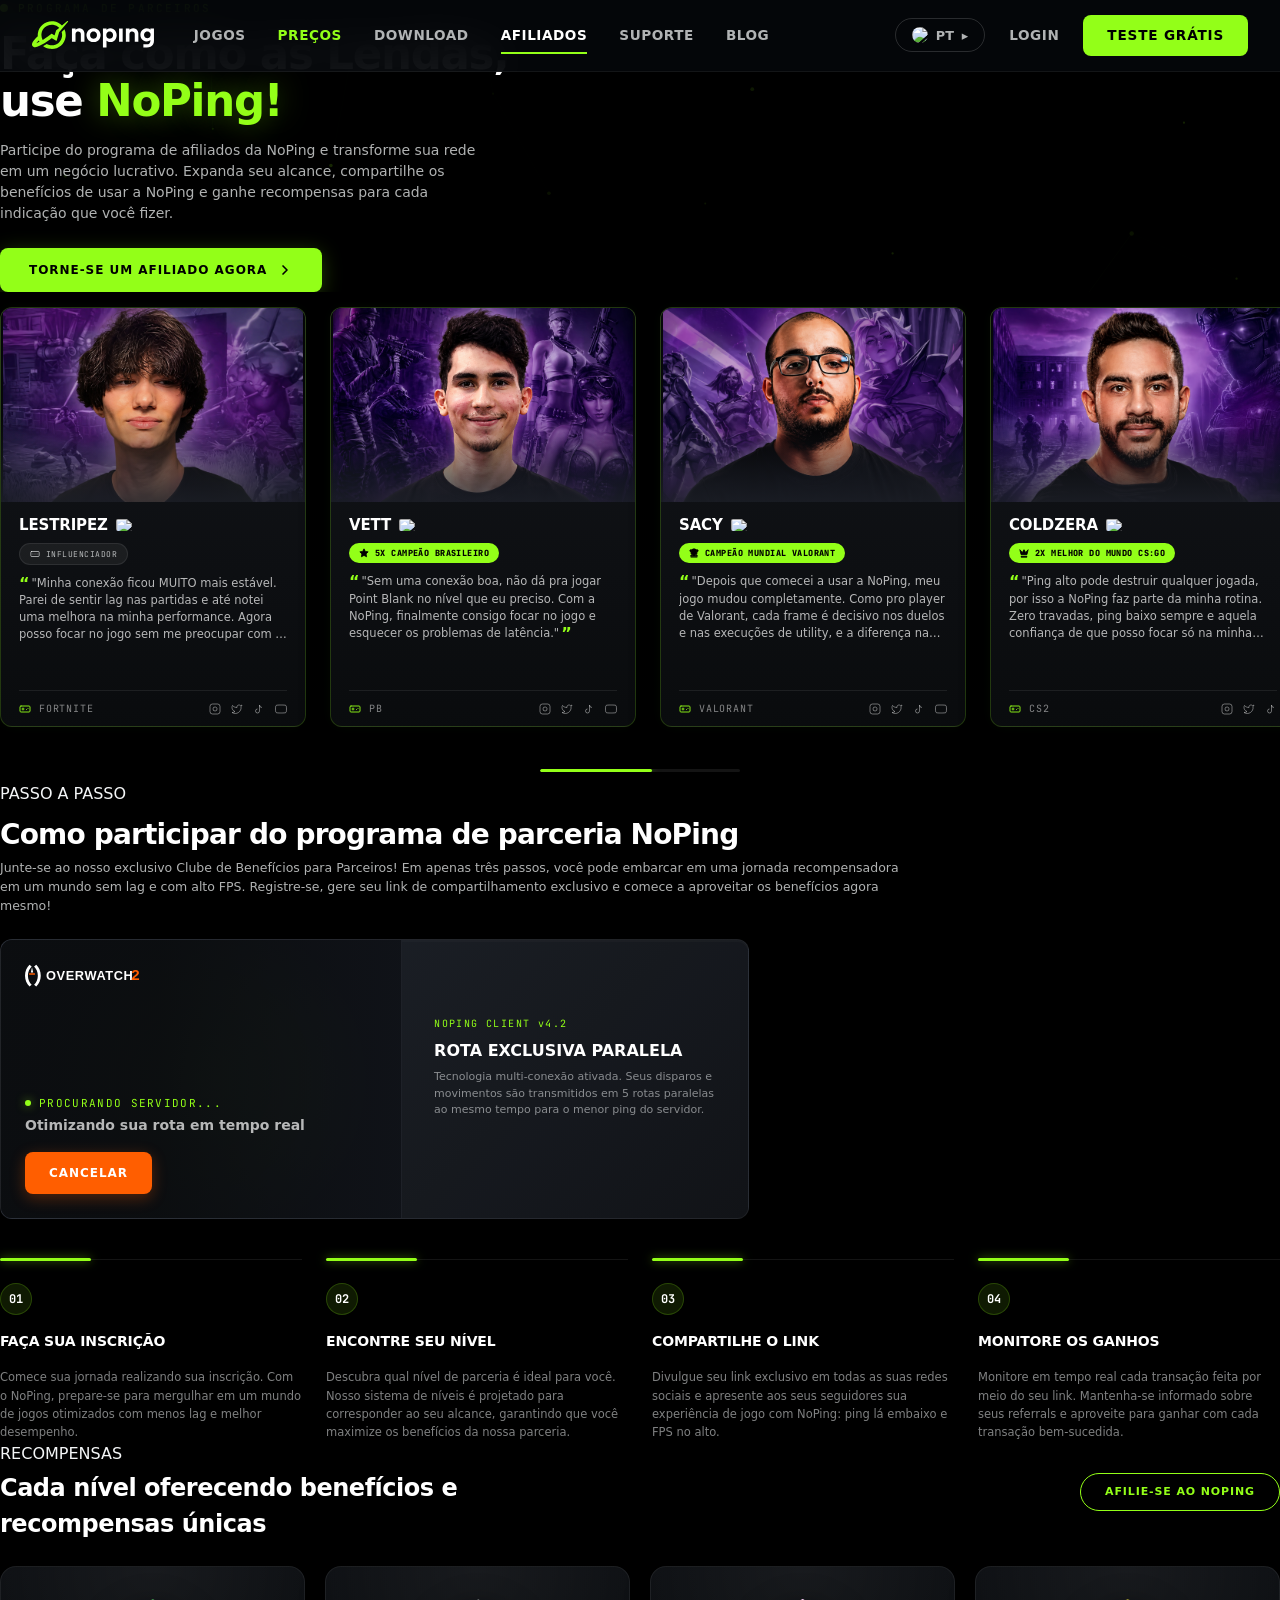
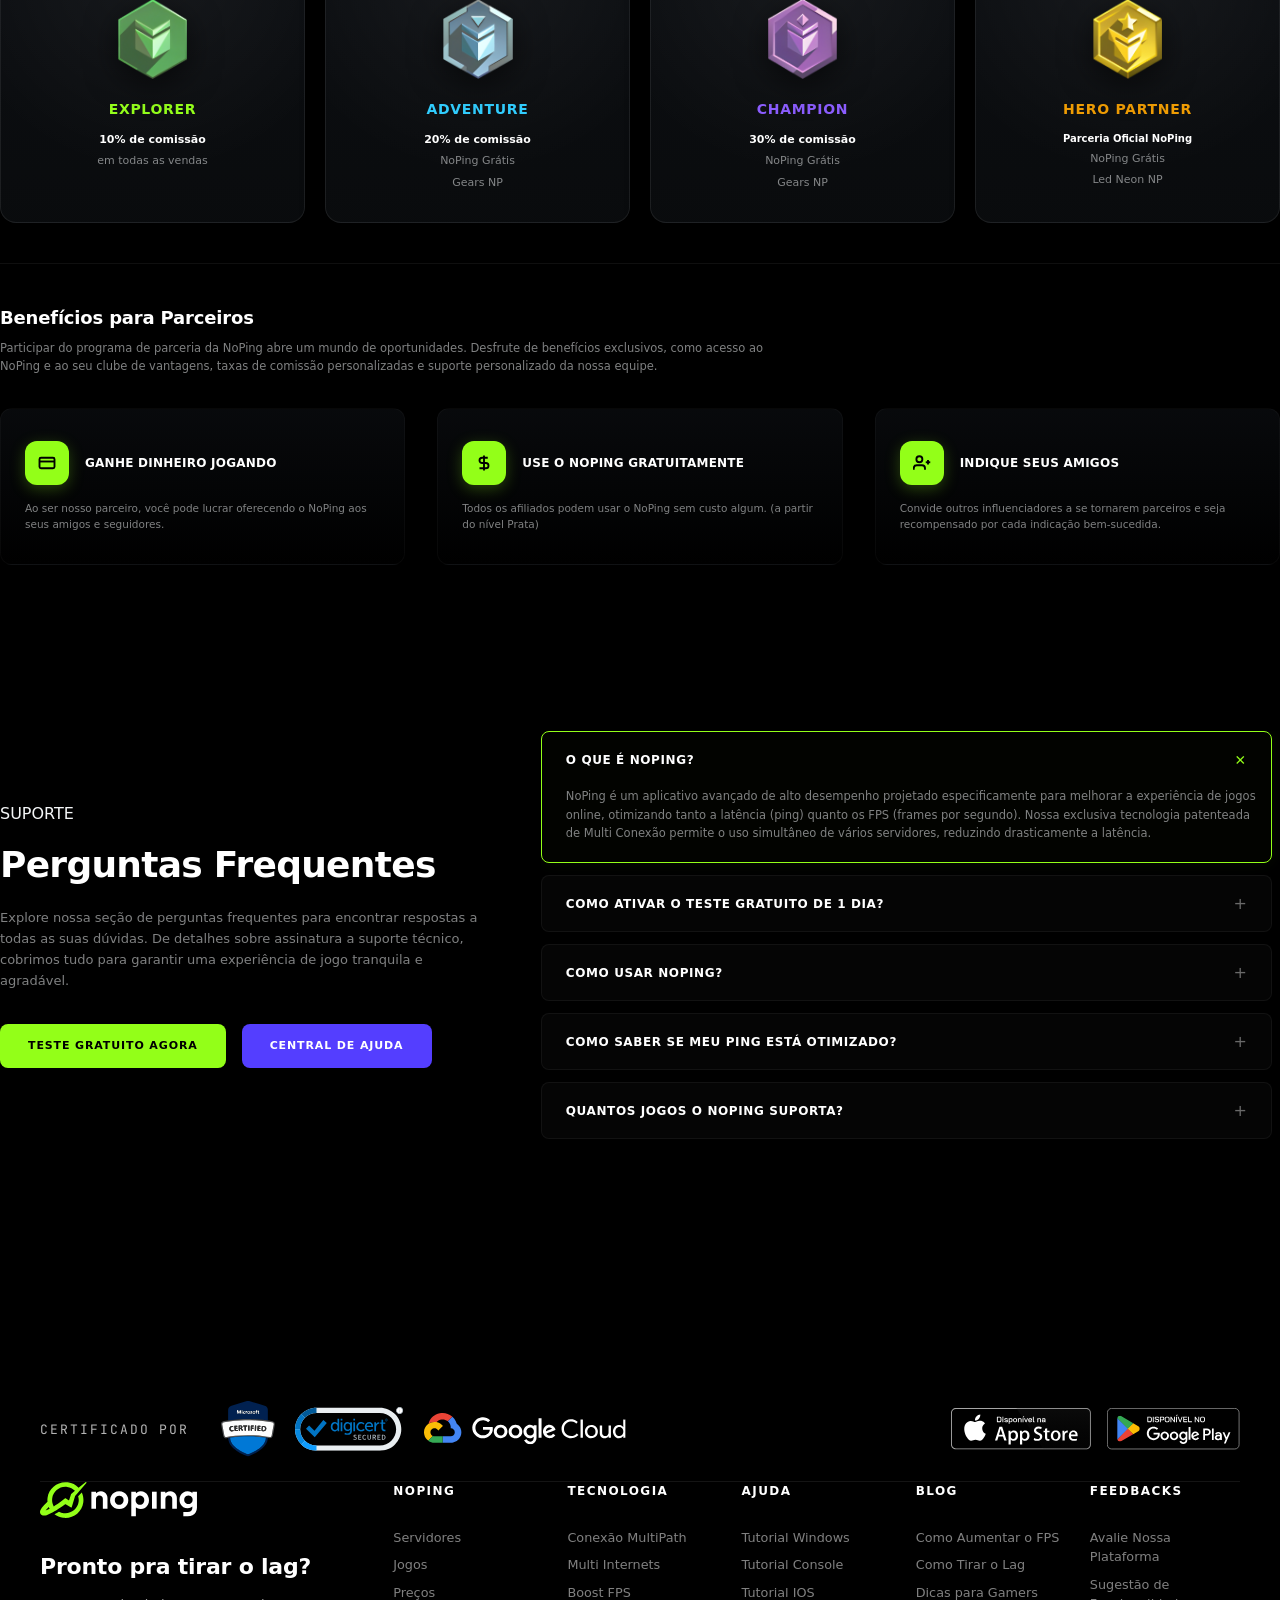
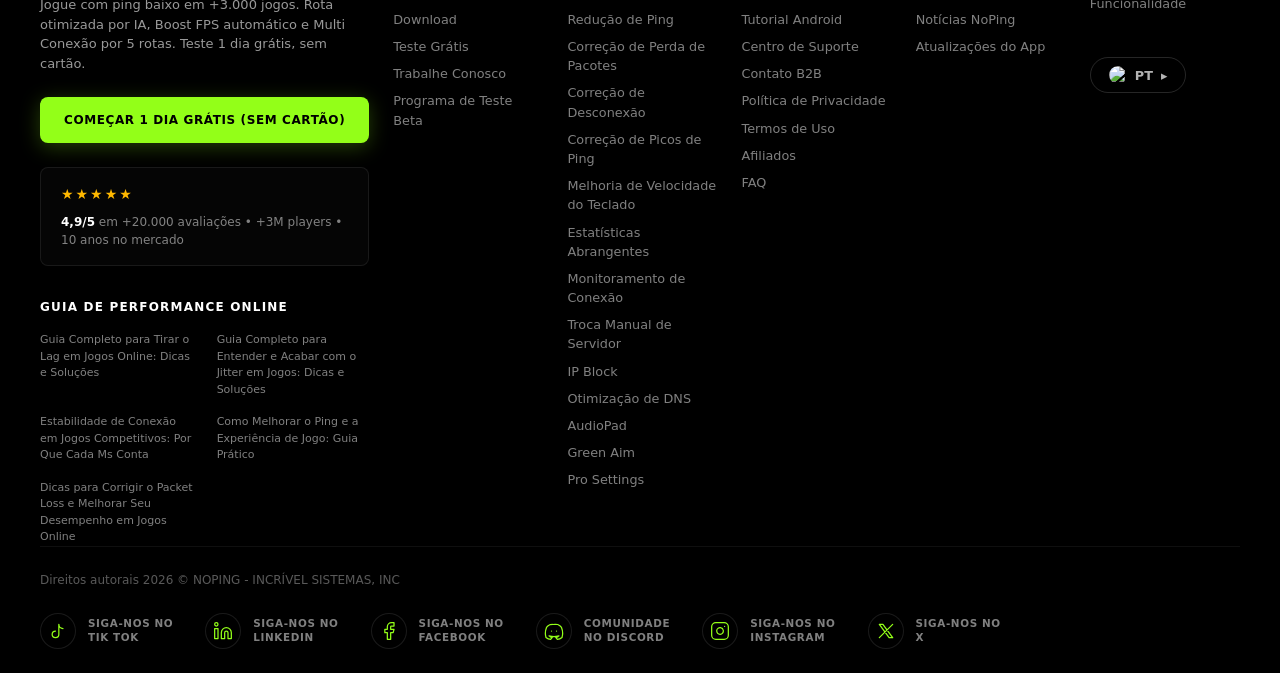
==== commit 8a736d31: "AG V1" ====
--- a/affiliates/index.html
+++ b/affiliates/index.html
@@ -13,9 +13,9 @@
   <!-- Global -->
   <link rel="stylesheet" href="../src/styles/global/variables.css">
   <link rel="stylesheet" href="../src/styles/global/reset.css">
-  <link rel="stylesheet" href="../src/styles/global/typography.css">
-  <link rel="stylesheet" href="../src/styles/global/layout.css">
-  <link rel="stylesheet" href="../src/styles/global/utilities.css">
+  <script src="https://cdn.tailwindcss.com"></script>
+  <script src="../src/scripts/global/tailwind-config.js"></script>
+  <link rel="stylesheet" href="../src/styles/overrides.css">
   <!-- Components -->
   <link rel="stylesheet" href="../src/styles/components/header.css">
   <link rel="stylesheet" href="../src/styles/components/footer.css">
@@ -23,21 +23,21 @@
   <link rel="stylesheet" href="../src/styles/components/cards.css">
   <link rel="stylesheet" href="../src/styles/components/forms.css">
   <!-- Page -->
-  <link rel="stylesheet" href="../src/styles/pages/affiliates.css">
+  <!-- affiliates.css import removido (exceções migradas para overrides.css e layout para Tailwind) -->
 </head>
 <body data-page="affiliates" data-screen-label="Affiliates">
 
 <div class="grid-bg"></div>
 
 <!-- ========== SECTION 1 — HEADER + HERO (ambassadors + cards) ========== -->
-<section class="section-one">
+<section class="min-h-screen pt-header box-border flex flex-col overflow-hidden relative">
   <header id="global-header" data-active="affiliates"></header>
 
-  <main class="hero-wrapper" id="hero">
+  <main class="flex flex-col relative z-10 py-6 gap-8 h-auto max-h-none lg:h-[calc(100vh-72px)] lg:max-h-[840px] lg:min-h-[600px] lg:gap-0 lg:pt-0 lg:pb-6" id="hero">
     <!-- Part 1: Ambassadors ---------------------------------------------- -->
     <div class="hero-ambassadors">
       <canvas id="hero-particles" class="hero-particles-canvas"></canvas>
-      <div class="shell hero-ambassadors-inner">
+      <div class="container mx-auto px-6 max-w-[1360px] hero-ambassadors-inner">
         <div class="ambassadors-left">
           <span class="eyebrow-affiliates">PROGRAMA DE PARCEIROS</span>
           <h1 class="hero-title">Faça como as Lendas,<br>use <em class="highlight-green">NoPing!</em></h1>
@@ -67,7 +67,7 @@
     </div>
 
     <!-- Part 2: Affiliate cards carousel -------------------------------- -->
-    <div class="hero-affiliates-cards shell">
+    <div class="hero-affiliates-cards container mx-auto px-6 max-w-[1360px]">
       <div class="affiliates-carousel-container" id="affiliates-carousel-container">
         <div class="affiliates-track" id="affiliates-track">
 
@@ -317,9 +317,9 @@
 </section>
 
 <!-- ========== SECTION 2 — TUTORIAL ========== -->
-<section class="section-viewport section-two">
-  <div class="shell">
-    <div class="eyebrow" style="margin-bottom: 12px;">PASSO A PASSO</div>
+<section class="min-h-screen flex items-center py-20 lg:py-[120px] bg-transparent">
+  <div class="container mx-auto px-6 max-w-[1360px]">
+    <div class="font-np-mono text-[11px] tracking-[0.18em] uppercase text-np-primary font-bold" style="margin-bottom: 12px;">PASSO A PASSO</div>
     <h2 class="hero-title" style="font-size: 28px; margin-bottom: 8px; max-width: 800px;">Como participar do programa de parceria NoPing</h2>
     <p class="hero-desc" style="max-width: 900px; margin-bottom: 24px; font-size: 12.5px;">Junte-se ao nosso exclusivo Clube de Benefícios para Parceiros! Em apenas três passos, você pode embarcar em uma jornada recompensadora em um mundo sem lag e com alto FPS. Registre-se, gere seu link de compartilhamento exclusivo e comece a aproveitar os benefícios agora mesmo!</p>
 
@@ -379,11 +379,11 @@
 </section>
 
 <!-- ========== SECTION 3 — RANK ========== -->
-<section class="section-viewport section-three">
-  <div class="shell">
+<section class="min-h-screen flex items-center py-20 lg:py-[120px] bg-transparent">
+  <div class="container mx-auto px-6 max-w-[1360px]">
     <div class="rank-header">
       <div style="display: flex; flex-direction: column; gap: 4px;">
-        <div class="eyebrow">RECOMPENSAS</div>
+        <div class="font-np-mono text-[11px] tracking-[0.18em] uppercase text-np-primary font-bold">RECOMPENSAS</div>
         <h2 class="rank-title">Cada nível oferecendo benefícios e recompensas únicas</h2>
       </div>
       <a href="#" class="rank-btn">AFILIE-SE AO NOPING</a>
@@ -459,11 +459,11 @@
 </section>
 
 <!-- ========== SECTION 4 — FAQ ========== -->
-<section class="section-viewport section-four" id="faq">
-  <div class="shell">
+<section class="min-h-screen flex items-center py-20 lg:py-[120px] bg-black" id="faq">
+  <div class="container mx-auto px-6 max-w-[1360px]">
     <div class="faq-grid">
       <div class="faq-left">
-        <div class="eyebrow" style="margin-bottom: 12px;">SUPORTE</div>
+        <div class="font-np-mono text-[11px] tracking-[0.18em] uppercase text-np-primary font-bold" style="margin-bottom: 12px;">SUPORTE</div>
         <h2 class="faq-title">Perguntas Frequentes</h2>
         <p class="faq-desc">Explore nossa seção de perguntas frequentes para encontrar respostas a todas as suas dúvidas. De detalhes sobre assinatura a suporte técnico, cobrimos tudo para garantir uma experiência de jogo tranquila e agradável.</p>
         <div class="faq-btn-group">
--- a/src/styles/overrides.css
+++ b/src/styles/overrides.css
@@ -0,0 +1,1206 @@
+/* ============================================================
+   NoPing — CSS complementar (exceções fora do Tailwind)
+   ============================================================
+   Arquivo central de CSS customizado que NÃO pode ser
+   replicado de forma limpa em Tailwind. Use com parcimônia.
+
+   O que cabe aqui:
+     - @keyframes específicos do projeto (pulses, shimmers…)
+     - Combinações de pseudo-elementos (::before/::after) que
+       gerariam markup desnecessário só para virar utilitário
+     - Filtros / clip-path / mask-image avançados
+     - Estilos sobre elementos gerados por JS quando não dá
+       para tocar no JS
+
+   O que NÃO cabe:
+     - Espaçamento, cor, tipografia ou layout que tem token
+       direto no Tailwind (use `bg-np-primary`, `p-np-lg`, etc.)
+     - Variações de página que cabem em utilitários inline
+     - Reset / base — já temos em src/styles/global/reset.css
+   ============================================================ */
+
+/* (vazio por enquanto — adicionar somente quando uma página
+   migrada precisar de algo que Tailwind não cobre) */
+
+/* ============================================================
+   /suporte — overrides do FAQ usado como lista de "tópicos"
+   ------------------------------------------------------------
+   O bloco de tópicos reusa o markup do FAQ (.faq-item /
+   .faq-trigger / .faq-content) para herdar o JS de abertura.
+   Esses overrides ajustam o visual sem mexer no JS.
+   ============================================================ */
+
+.support-topics__list {
+  /* Reset das restrições do scroll do FAQ original. */
+  max-height: none;
+  overflow: visible;
+  padding-right: 0;
+  gap: 14px;
+}
+.support-topics__list .faq-item {
+  background: var(--np-surface);
+  border: 1px solid rgba(255, 255, 255, 0.06);
+  border-radius: var(--np-radius-sm);
+}
+.support-topics__list .faq-item.active {
+  border-color: var(--np-primary);
+  background: rgba(147, 255, 24, 0.04);
+  box-shadow: 0 0 18px rgba(147, 255, 24, 0.08);
+}
+.support-topics__list .faq-trigger { padding: 18px 22px; }
+.support-topics__list .faq-question {
+  display: inline-flex;
+  align-items: center;
+  gap: 14px;
+  font-family: var(--np-font-display);
+  font-size: 13px;
+  font-weight: 700;
+  letter-spacing: 0.12em;
+  text-transform: uppercase;
+  color: #ffffff;
+}
+.support-topics__list .faq-icon-indicator {
+  color: rgba(255, 255, 255, 0.4);
+  font-size: 18px;
+  font-weight: 300;
+}
+.support-topics__list .faq-item.active .faq-icon-indicator,
+.support-topics__list .faq-item.active .support-topic-icon { color: var(--np-primary); }
+.support-topics__list .faq-answer-inner {
+  padding: 4px 22px 20px;
+  font-size: 13px;
+  line-height: 1.6;
+  color: rgba(255, 255, 255, 0.62);
+  text-align: left;
+}
+.support-topics__list .faq-answer-inner strong { color: #ffffff; }
+.support-topics__list .faq-answer-inner em {
+  font-style: normal;
+  color: var(--np-primary);
+}
+.support-topic-icon { color: var(--np-primary); flex-shrink: 0; }
+
+/* Hover glows dos cards de contato (Discord + ticket) — somam ao
+   transform/shadow controlados via Tailwind utilities. */
+.support-contact-card:hover .faq-btn.green  { box-shadow: 0 0 18px rgba(147, 255, 24, 0.45); }
+.support-contact-card:hover .faq-btn.purple { box-shadow: 0 0 18px rgba(84, 62, 255, 0.55); }
+
+/* ============================================================
+   /download — botões de plataforma (.btn .active)
+   ------------------------------------------------------------
+   Estilos disparados pelo JS via classe .active. Sobrescrevem
+   o .btn global (buttons.css) com altura/min-width próprios
+   e estado ativo neon. Mantidos como CSS porque o toggle de
+   .active é controlado por JS — usar Tailwind exigiria
+   `[&.active]:` com vários `!important` por causa do .btn base.
+   ============================================================ */
+
+.downloads-page .hero__downloads .btn {
+  min-width: 180px;
+  padding: 14px 28px;
+  background: transparent;
+  color: #ffffff;
+  border: 1px solid var(--np-border-strong);
+  font-family: var(--np-font-display);
+  font-weight: 600;
+  letter-spacing: 0.04em;
+  font-size: 0.9rem;
+  display: inline-flex;
+  align-items: center;
+  gap: 10px;
+  border-radius: var(--np-radius-sm);
+  cursor: pointer;
+  transition: all 0.25s var(--np-ease);
+}
+.downloads-page .hero__downloads .btn:hover {
+  border-color: var(--np-border-hover);
+  background: rgba(255, 255, 255, 0.04);
+}
+.downloads-page .hero__downloads .btn.active {
+  background: var(--np-primary);
+  color: #000000;
+  border-color: var(--np-primary);
+  box-shadow: 0 0 24px var(--np-primary-glow);
+}
+.downloads-page .hero__downloads .btn .btn-icon {
+  width: 20px;
+  height: 20px;
+  filter: brightness(0) invert(1);
+  transition: filter 0.25s ease;
+}
+.downloads-page .hero__downloads .btn.active .btn-icon {
+  filter: brightness(0) saturate(100%);
+}
+
+@media (max-width: 720px) {
+  .downloads-page .hero__downloads-group { flex-direction: column; align-items: stretch; width: 100%; }
+  .downloads-page .hero__downloads .btn  { min-width: 0; width: 100%; justify-content: center; }
+}
+
+/* ============================================================
+   /games — 3D Deck e Mini Cards
+   ------------------------------------------------------------
+   Estilos complexos (3D transforms, perspective, radial gradients)
+   mantidos fora do Tailwind para preservar performance e legibilidade.
+   ============================================================ */
+
+.deck-stage {
+  perspective: 1800px;
+  position: relative;
+  height: 660px;
+  width: 100%;
+  display: flex;
+  justify-content: center;
+  align-items: center;
+  margin: 0;
+}
+.deck-stack {
+  position: relative;
+  width: 320px;
+  height: 620px;
+  transform-style: preserve-3d;
+  transform: rotateX(6deg);
+}
+.gcard {
+  position: absolute; inset: 0;
+  border-radius: var(--np-radius-lg);
+  overflow: hidden;
+  border: 1px solid var(--np-border-strong);
+  background: linear-gradient(160deg, var(--gt-a, #1a2330), var(--gt-b, #0a0d10));
+  box-shadow:
+    0 30px 60px -20px rgba(0, 0, 0, 0.7),
+    0 0 0 1px rgba(255, 255, 255, 0.04) inset;
+  display: flex;
+  flex-direction: column;
+  justify-content: space-between;
+  padding: 24px;
+  transition: transform 500ms var(--np-ease), opacity 500ms var(--np-ease);
+}
+.gcard::before {
+  content: "";
+  position: absolute; inset: 0;
+  background:
+    radial-gradient(circle at 30% 20%, rgba(255, 255, 255, 0.16), transparent 55%),
+    linear-gradient(180deg, #000 0, #000 94px, transparent 104px, transparent 520px, #000 530px, #000 100%),
+    repeating-linear-gradient(135deg, rgba(255, 255, 255, 0.025) 0 2px, transparent 2px 9px);
+  pointer-events: none;
+  z-index: 1;
+}
+.gcard .hdr { position: relative; z-index: 2; display: flex; flex-direction: column; gap: 8px; align-items: flex-start; }
+.gcard .tg {
+  font-family: var(--np-font-mono);
+  font-size: 10px;
+  letter-spacing: 0.16em;
+  text-transform: uppercase;
+  color: rgba(255, 255, 255, 0.75);
+  background: rgba(0, 0, 0, 0.65);
+  padding: 5px 10px;
+  border-radius: var(--np-radius-pill);
+  border: 1px solid rgba(255, 255, 255, 0.12);
+}
+.gcard .nm {
+  font-size: 38px;
+  font-weight: 700;
+  line-height: 0.95;
+  letter-spacing: -0.02em;
+  text-transform: uppercase;
+  text-shadow: 0 2px 16px rgba(0, 0, 0, 0.9);
+  margin: 0;
+  position: relative;
+  z-index: 2;
+}
+.gcard .mt {
+  position: relative;
+  z-index: 2;
+  display: grid;
+  grid-template-columns: 1fr 1fr;
+  gap: 12px;
+  margin-top: 14px;
+}
+.gcard .mt .m {
+  padding: 10px 12px;
+  background: rgba(0, 0, 0, 0.55);
+  border-radius: var(--np-radius-sm);
+  border: 1px solid rgba(255, 255, 255, 0.10);
+}
+.gcard .mt .m .l {
+  font-family: var(--np-font-mono);
+  font-size: 9.5px;
+  letter-spacing: 0.18em;
+  text-transform: uppercase;
+  color: rgba(255, 255, 255, 0.65);
+}
+.gcard .mt .m .v {
+  font-family: var(--np-font-display);
+  font-size: 22px;
+  font-weight: 700;
+  letter-spacing: -0.01em;
+  color: var(--green-hi);
+  line-height: 1.1;
+}
+.gcard .mt .m.bad .v { color: #FFA25E; }
+
+.gcard.s1 { transform: translate(-140px, -15px) rotate(-8deg) translateZ(-100px); opacity: 0.3; pointer-events: none; }
+.gcard.s2 { transform: translate(-70px, -8px)   rotate(-4deg) translateZ(-50px);  opacity: 0.7; pointer-events: none; }
+.gcard.s3 { transform: translate(0, 0)          rotate(0deg);                     z-index: 10; }
+.gcard.s4 { transform: translate(70px, -8px)    rotate(4deg)  translateZ(-50px);  opacity: 0.7; pointer-events: none; }
+.gcard.s5 { transform: translate(140px, -15px)  rotate(8deg)  translateZ(-100px); opacity: 0.3; pointer-events: none; }
+
+.deck-nav-lateral {
+  position: absolute;
+  top: 50%; left: 0; right: 0;
+  display: flex;
+  justify-content: space-between;
+  align-items: center;
+  transform: translateY(-50%);
+  pointer-events: none;
+  z-index: 20;
+}
+.deck-nav-lateral .arrow {
+  pointer-events: auto;
+  width: 40px; height: 40px;
+  border-radius: 50%;
+  border: 1px solid rgba(255, 255, 255, 0.10);
+  display: flex;
+  align-items: center;
+  justify-content: center;
+  color: var(--fg-dim);
+  cursor: pointer;
+  background: rgba(0, 0, 0, 0.5);
+  backdrop-filter: blur(10px);
+  transition: all 240ms var(--np-ease);
+  font-size: 18px;
+}
+.deck-nav-lateral .arrow:hover {
+  border-color: var(--np-primary);
+  color: var(--np-primary);
+  background: rgba(0, 0, 0, 0.7);
+  box-shadow: 0 0 20px rgba(156, 255, 46, 0.2);
+}
+.deck-idx-strip {
+  display: flex;
+  justify-content: center;
+  align-items: center;
+  gap: 6px;
+  margin-top: 12px;
+  font-family: var(--np-font-mono);
+  font-size: 10px;
+  letter-spacing: 0.16em;
+  text-transform: uppercase;
+  color: var(--fg-mute);
+}
+.deck-idx-strip .dot {
+  width: 8px; height: 8px;
+  border-radius: 50%;
+  background: rgba(255, 255, 255, 0.15);
+  transition: all 300ms var(--np-ease);
+  cursor: pointer;
+  border: 1px solid transparent;
+}
+.deck-idx-strip .dot:hover { background: rgba(255, 255, 255, 0.3); border-color: rgba(156, 255, 46, 0.3); }
+.deck-idx-strip .dot.on {
+  background: var(--np-primary);
+  box-shadow: 0 0 12px rgba(156, 255, 46, 0.5);
+  transform: scale(1.2);
+}
+
+.mini {
+  position: relative;
+  border-radius: var(--np-radius-md);
+  overflow: hidden;
+  border: 1px solid var(--np-border-strong);
+  background: linear-gradient(160deg, var(--gt-a, #2a3340), var(--gt-b, #0a0d10));
+  aspect-ratio: 3 / 4;
+  display: flex;
+  flex-direction: column;
+  justify-content: flex-end;
+  padding: 14px;
+  transition: transform 220ms, border-color 220ms;
+  cursor: pointer;
+}
+.mini::before {
+  content: "";
+  position: absolute; inset: 0;
+  background:
+    radial-gradient(circle at 30% 25%, rgba(255, 255, 255, 0.15), transparent 55%),
+    linear-gradient(180deg, transparent 40%, rgba(0, 0, 0, 0.65) 100%),
+    repeating-linear-gradient(135deg, rgba(255, 255, 255, 0.025) 0 2px, transparent 2px 9px);
+  pointer-events: none;
+}
+.mini:hover { transform: translateY(-3px); border-color: rgba(156, 255, 46, 0.45); }
+.mini .info {
+  position: relative;
+  background: rgba(0, 0, 0, 0.65);
+  padding: 10px 12px;
+  border-radius: 8px;
+  backdrop-filter: blur(4px);
+}
+.mini .tg {
+  position: absolute;
+  top: 10px;
+  left: 10px;
+  font-family: var(--np-font-mono);
+  font-size: 9px;
+  letter-spacing: 0.18em;
+  text-transform: uppercase;
+  color: rgba(255, 255, 255, 0.85);
+  background: rgba(0, 0, 0, 0.55);
+  padding: 3px 7px;
+  border-radius: var(--np-radius-pill);
+}
+.mini .nm {
+  position: relative;
+  font-weight: 700;
+  font-size: 16px;
+  letter-spacing: -0.01em;
+  line-height: 1.05;
+  text-shadow: 0 2px 8px rgba(0, 0, 0, 0.65);
+}
+.mini .vs {
+  position: relative;
+  display: flex;
+  justify-content: space-between;
+  margin-top: 6px;
+  font-family: var(--np-font-mono);
+  font-size: 10px;
+  color: rgba(255, 255, 255, 0.75);
+  letter-spacing: 0.06em;
+}
+.mini .vs .b { color: #FFA25E; }
+.mini .vs .g { color: var(--np-primary); }
+
+
+/* ============================================================
+   /affiliates � Exce��es complexas
+   ============================================================ */
+
+/* ---------- Part 1: Ambassadors ---------- */
+
+.hero-ambassadors {
+  flex: 1;
+  display: flex;
+  align-items: stretch;
+  width: 100%;
+  position: relative;
+  background: #000000;
+  overflow: hidden;
+  padding: 0;
+  border-radius: 0;
+  box-sizing: border-box;
+}
+.hero-ambassadors-inner {
+  display: flex;
+  align-items: center;
+  justify-content: space-between;
+  gap: 40px;
+  width: 100%;
+  height: 100%;
+  position: relative;
+  z-index: 2;
+}
+.hero-particles-canvas {
+  position: absolute;
+  top: 0; left: 0;
+  width: 100%; height: 100%;
+  z-index: 0;
+  pointer-events: none;
+  opacity: 0.5;
+}
+.ambassadors-left {
+  flex: 1;
+  max-width: 520px;
+  text-align: left;
+  display: flex;
+  flex-direction: column;
+  align-items: flex-start;
+  position: relative;
+  z-index: 4;
+}
+.eyebrow-affiliates {
+  display: inline-flex;
+  align-items: center;
+  gap: 10px;
+  font-family: var(--np-font-mono);
+  font-size: 11px;
+  letter-spacing: 0.20em;
+  text-transform: uppercase;
+  color: var(--np-primary);
+  font-weight: 600;
+}
+.eyebrow-affiliates::before {
+  content: "";
+  width: 8px; height: 8px;
+  border-radius: 50%;
+  background: var(--np-primary);
+  box-shadow: 0 0 14px var(--np-primary-glow);
+}
+.hero-title {
+  font-size: clamp(30px, 3.4vw, 44px);
+  font-weight: 700;
+  line-height: 1.1;
+  letter-spacing: -0.03em;
+  margin: 14px 0;
+  color: #ffffff;
+}
+.hero-title .highlight-green {
+  font-style: normal;
+  color: var(--np-primary);
+  text-shadow: 0 0 30px rgba(147, 255, 24, 0.35);
+}
+.hero-desc {
+  font-size: 14px;
+  line-height: 1.5;
+  color: var(--fg-dim);
+  margin-bottom: 24px;
+  max-width: 480px;
+}
+.cta-affiliates {
+  display: inline-flex;
+  align-items: center;
+  gap: 10px;
+  padding: 12px 28px;
+  border-radius: var(--np-radius-sm);
+  background: var(--np-primary);
+  color: #000000;
+  font-weight: 700;
+  font-size: 12px;
+  letter-spacing: 0.08em;
+  text-transform: uppercase;
+  text-decoration: none;
+  box-shadow: 0 4px 20px rgba(147, 255, 24, 0.25);
+  transition: all 0.25s var(--np-ease);
+  border: 1px solid transparent;
+}
+.cta-affiliates:hover {
+  background: #B4FF5A;
+  transform: translateY(-2px);
+  box-shadow: 0 8px 30px rgba(147, 255, 24, 0.45);
+}
+.cta-affiliates .chevron-right { transition: transform 0.25s var(--np-ease); }
+.cta-affiliates:hover .chevron-right { transform: translateX(4px); }
+
+.ambassadors-right {
+  flex: 1.2;
+  display: flex;
+  justify-content: flex-end;
+  align-items: flex-end;
+  position: relative;
+  height: 100%;
+  overflow: hidden;
+  pointer-events: none;
+}
+@keyframes pulseGlow {
+  0%   { filter: drop-shadow(0 0 30px rgba(147, 255, 24, 0.1)); transform: translate(-50%, -50%) scale(1);    opacity: 0.04; }
+  50%  { filter: drop-shadow(0 0 50px rgba(147, 255, 24, 0.4)); transform: translate(-50%, -50%) scale(1.02); opacity: 0.08; }
+  100% { filter: drop-shadow(0 0 30px rgba(147, 255, 24, 0.1)); transform: translate(-50%, -50%) scale(1);    opacity: 0.04; }
+}
+.hero-bg-logo {
+  position: absolute;
+  top: 50%;
+  left: 50%;
+  transform: translate(-50%, -50%);
+  width: 85%;
+  max-width: 500px;
+  opacity: 0.04;
+  z-index: 1;
+  animation: pulseGlow 4s infinite ease-in-out;
+}
+.ambassador-fade-item {
+  position: absolute;
+  bottom: 0; left: 0;
+  height: 100%; width: 100%;
+  display: flex;
+  justify-content: center;
+  align-items: flex-end;
+  transition: all 0.8s cubic-bezier(0.25, 1, 0.5, 1);
+  transform-origin: bottom center;
+  opacity: 0;
+  pointer-events: none;
+}
+.ambassador-fade-item.active {
+  opacity: 1; z-index: 3;
+  transform: translateX(0) scale(1);
+  filter: drop-shadow(0 0 20px rgba(147, 255, 24, 0.2));
+}
+.ambassador-fade-item.next {
+  opacity: 1; z-index: 2;
+  transform: translateX(25%) scale(0.85);
+  filter: blur(2.5px);
+}
+.ambassador-fade-item.prev {
+  opacity: 1; z-index: 1;
+  transform: translateX(-25%) scale(0.85);
+  filter: blur(2.5px);
+}
+.ambassador-fade-img {
+  height: 100%;
+  width: auto;
+  max-width: 100%;
+  object-fit: contain;
+  object-position: center bottom;
+  z-index: 2;
+  position: relative;
+  transform-origin: bottom center;
+}
+.ambassador-fade-username {
+  position: absolute;
+  left: 50%;
+  bottom: 60px;
+  font-family: var(--np-font-mono);
+  font-size: 14px;
+  font-weight: 700;
+  color: var(--np-primary);
+  letter-spacing: 0.08em;
+  opacity: 0;
+  transform: translateY(15px);
+  transition: all 0.6s cubic-bezier(0.2, 0.8, 0.2, 1);
+  transition-delay: 0.2s;
+  z-index: 4;
+  padding: 8px 16px;
+  background: rgba(10, 12, 14, 0.85);
+  border: 1px solid rgba(147, 255, 24, 0.25);
+  border-radius: var(--np-radius-pill);
+  box-shadow: 0 10px 30px rgba(0, 0, 0, 0.5);
+  backdrop-filter: blur(8px);
+}
+.ambassador-fade-item.active .ambassador-fade-username {
+  opacity: 1;
+  transform: translateX(-50%) translateY(0);
+}
+.affiliate-flag {
+  width: 16px;
+  height: 12px;
+  object-fit: cover;
+  border-radius: 2px;
+  display: inline-block;
+  vertical-align: middle;
+}
+
+/* ---------- Part 2: Affiliate cards carousel ---------- */
+
+.hero-affiliates-cards {
+  width: 100%;
+  padding: 10px 0;
+  position: relative;
+  display: flex;
+  flex-direction: column;
+  align-items: center;
+}
+.affiliates-carousel-container {
+  width: 100%;
+  overflow-x: auto;
+  scroll-behavior: smooth;
+  padding: 5px 0 10px;
+  display: flex;
+  justify-content: flex-start;
+  scrollbar-width: none;
+}
+.affiliates-carousel-container::-webkit-scrollbar { display: none; }
+.affiliates-track {
+  display: flex;
+  gap: 24px;
+  padding: 0;
+}
+.affiliate-card {
+  width: 306px;
+  height: 420px;
+  flex-shrink: 0;
+  background: linear-gradient(180deg, rgba(29, 32, 40, 0.65) 0%, rgba(10, 12, 14, 0.96) 100%);
+  border-radius: var(--np-radius-md);
+  border: 1.5px solid rgba(147, 255, 24, 0.18);
+  backdrop-filter: blur(20px);
+  overflow: hidden;
+  display: flex;
+  flex-direction: column;
+  box-shadow:
+    0 15px 35px -10px rgba(0, 0, 0, 0.6),
+    0 0 15px rgba(147, 255, 24, 0.04);
+  transition: all 0.3s var(--np-ease);
+  position: relative;
+}
+.affiliate-card:hover {
+  border-color: rgba(147, 255, 24, 0.45);
+  transform: translateY(-4px);
+  box-shadow:
+    0 25px 45px -15px rgba(0, 0, 0, 0.8),
+    0 0 25px rgba(147, 255, 24, 0.12);
+}
+.card-image-container {
+  height: 194px;
+  width: 100%;
+  overflow: hidden;
+  position: relative;
+  background: #060709;
+  display: flex;
+  align-items: center;
+  justify-content: center;
+}
+.card-image-container::after {
+  content: '';
+  position: absolute; inset: 0;
+  background: linear-gradient(to bottom, transparent 55%, rgba(29, 32, 40, 0.85) 100%);
+  z-index: 2;
+}
+.affiliate-avatar {
+  width: 100%;
+  height: 100%;
+  object-fit: contain;
+  object-position: center top;
+  transition: transform 0.5s ease;
+}
+.affiliate-card:hover .affiliate-avatar { transform: scale(1.05); }
+.card-content {
+  padding: 12px 18px 10px;
+  flex: 1;
+  display: flex;
+  flex-direction: column;
+  justify-content: space-between;
+}
+.card-header {
+  display: flex;
+  flex-direction: column;
+  gap: 6px;
+  align-items: flex-start;
+}
+.affiliate-name {
+  font-family: var(--np-font-display);
+  font-size: 15px;
+  font-weight: 800;
+  color: #ffffff;
+  letter-spacing: -0.01em;
+  display: flex;
+  align-items: center;
+  gap: 8px;
+}
+.affiliate-badge {
+  display: inline-flex;
+  align-items: center;
+  gap: 6px;
+  font-family: var(--np-font-mono);
+  font-size: 8px;
+  letter-spacing: 0.06em;
+  text-transform: uppercase;
+  padding: 4px 10px;
+  border-radius: var(--np-radius-pill);
+  background: rgba(255, 255, 255, 0.06);
+  border: 1px solid rgba(255, 255, 255, 0.08);
+  color: var(--fg-dim);
+}
+.affiliate-badge svg { flex-shrink: 0; }
+.affiliate-badge.highlight {
+  background: var(--np-primary);
+  border: none;
+  color: #000000;
+  font-weight: 800;
+  font-size: 8.5px;
+  letter-spacing: 0.05em;
+}
+.affiliate-badge.highlight svg { fill: #000; stroke: #000; }
+.affiliate-text {
+  font-family: var(--np-font-display);
+  font-size: 11.5px;
+  line-height: 1.5;
+  color: rgba(255, 255, 255, 0.70);
+  font-style: normal;
+  margin: 10px 0;
+  flex: 1;
+  display: -webkit-box;
+  -webkit-line-clamp: 4;
+  -webkit-box-orient: vertical;
+  overflow: hidden;
+}
+.affiliate-text::before {
+  content: '“';
+  color: var(--np-primary);
+  font-size: 16px;
+  font-weight: 700;
+  line-height: 0;
+  vertical-align: -2px;
+  margin-right: 2px;
+}
+.affiliate-text::after {
+  content: '”';
+  color: var(--np-primary);
+  font-size: 16px;
+  font-weight: 700;
+  line-height: 0;
+  vertical-align: -2px;
+  margin-left: 2px;
+}
+.card-divider {
+  height: 1px;
+  background: rgba(255, 255, 255, 0.08);
+  margin: 10px 0;
+}
+.card-footer {
+  display: flex;
+  justify-content: space-between;
+  align-items: center;
+}
+.affiliate-game {
+  display: inline-flex;
+  align-items: center;
+  gap: 8px;
+  font-family: var(--np-font-mono);
+  font-size: 10px;
+  color: rgba(255, 255, 255, 0.50);
+  letter-spacing: 0.08em;
+}
+.affiliate-game svg { color: var(--np-primary); opacity: 0.9; }
+.affiliate-socials { display: flex; gap: 10px; }
+.social-icon-link {
+  color: rgba(255, 255, 255, 0.4);
+  transition: color 0.2s ease, transform 0.2s ease;
+  display: flex;
+}
+.social-icon-link:hover { color: var(--np-primary); transform: translateY(-2px); }
+
+.affiliates-progress-bar-container {
+  width: 100%;
+  display: flex;
+  justify-content: center;
+  margin-top: 32px;
+}
+.affiliates-progress-bar-track {
+  width: 200px;
+  height: 3px;
+  background: rgba(255, 255, 255, 0.08);
+  border-radius: 99px;
+  position: relative;
+  overflow: hidden;
+}
+.affiliates-progress-bar-thumb {
+  height: 100%;
+  background: var(--np-primary);
+  border-radius: 99px;
+  width: 30%;
+  position: absolute;
+  left: 0;
+  transition: left 0.15s cubic-bezier(0.25, 1, 0.5, 1), width 0.15s ease;
+  box-shadow: 0 0 10px var(--np-primary-glow);
+}
+
+/* ---------- Tutorial section ---------- */
+
+.tutorial-grid {
+  display: grid;
+  grid-template-columns: 1.2fr 0.8fr;
+  gap: 32px;
+  margin: 24px 0;
+}
+.tutorial-showcase-left {
+  background: linear-gradient(135deg, #1b202a 0%, #0c0e12 100%);
+  border: 1px solid rgba(255, 255, 255, 0.08);
+  border-radius: var(--np-radius-md);
+  height: 280px;
+  display: flex;
+  overflow: hidden;
+  position: relative;
+  box-shadow: var(--shadow-card);
+}
+.tutorial-showcase-game {
+  flex: 1;
+  background: radial-gradient(circle at center, rgba(147, 255, 24, 0.05), transparent 70%), #12151c;
+  position: relative;
+  display: flex;
+  flex-direction: column;
+  justify-content: space-between;
+  padding: 24px;
+  border-right: 1px solid rgba(255, 255, 255, 0.05);
+}
+.tutorial-showcase-game::before {
+  content: '';
+  position: absolute; inset: 0;
+  background: linear-gradient(to right, rgba(10, 12, 14, 0.85) 40%, rgba(10, 12, 14, 0.3) 100%);
+}
+.tutorial-ow-content {
+  position: relative;
+  z-index: 2;
+  height: 100%;
+  display: flex;
+  flex-direction: column;
+  justify-content: space-between;
+}
+.tutorial-ow-logo-container { display: flex; align-items: center; gap: 12px; }
+.tutorial-ow-status { margin-top: auto; margin-bottom: 16px; }
+.tutorial-ow-status-label {
+  font-family: var(--np-font-mono);
+  font-size: 11px;
+  color: var(--np-primary);
+  letter-spacing: 0.12em;
+  text-transform: uppercase;
+  display: flex;
+  align-items: center;
+  gap: 8px;
+}
+.tutorial-ow-status-label::before {
+  content: '';
+  width: 6px; height: 6px;
+  background: var(--np-primary);
+  border-radius: 50%;
+  box-shadow: 0 0 10px var(--np-primary-glow);
+}
+.tutorial-ow-status-text {
+  font-size: 14px;
+  font-weight: 600;
+  color: rgba(255, 255, 255, 0.7);
+  margin-top: 4px;
+}
+.tutorial-ow-btn {
+  display: inline-flex;
+  align-items: center;
+  justify-content: center;
+  padding: 12px 24px;
+  background: #ff5e00;
+  color: #ffffff;
+  font-weight: 700;
+  font-size: 12px;
+  letter-spacing: 0.08em;
+  text-transform: uppercase;
+  border-radius: var(--np-radius-sm);
+  text-decoration: none;
+  transition: background 0.2s;
+  width: fit-content;
+  box-shadow: 0 4px 15px rgba(255, 94, 0, 0.3);
+}
+.tutorial-ow-btn:hover { background: #e05300; }
+.tutorial-showcase-right {
+  flex: 0.8;
+  background: rgba(255, 255, 255, 0.02);
+  display: flex;
+  flex-direction: column;
+  justify-content: center;
+  padding: 32px;
+}
+.tutorial-ow-logo-svg { width: 140px; height: auto; margin-bottom: 4px; }
+.tutorial-blizzard-logo { opacity: 0.35; height: 18px; width: auto; }
+
+.tutorial-steps-grid {
+  display: grid;
+  grid-template-columns: repeat(4, 1fr);
+  gap: 24px;
+  margin-top: 40px;
+}
+.tutorial-step-card {
+  display: flex;
+  flex-direction: column;
+  gap: 16px;
+  padding-top: 24px;
+  position: relative;
+  background: transparent;
+}
+.tutorial-step-card::before {
+  content: '';
+  position: absolute;
+  top: 0; left: 0; right: 0;
+  height: 1px;
+  background: rgba(255, 255, 255, 0.08);
+}
+.tutorial-step-card::after {
+  content: '';
+  position: absolute;
+  top: -1px;
+  left: 0;
+  width: 30%;
+  height: 3px;
+  background: var(--np-primary);
+  border-radius: 99px;
+  box-shadow: 0 0 10px var(--np-primary-glow);
+}
+.tutorial-step-num {
+  font-family: var(--np-font-mono);
+  font-size: 12px;
+  font-weight: 700;
+  color: #ffffff;
+  background: rgba(147, 255, 24, 0.1);
+  border: 1px solid rgba(147, 255, 24, 0.2);
+  width: 32px; height: 32px;
+  display: flex;
+  align-items: center;
+  justify-content: center;
+  border-radius: 50%;
+}
+.tutorial-step-title {
+  font-family: var(--np-font-display);
+  font-size: 14px;
+  font-weight: 800;
+  color: #ffffff;
+  letter-spacing: -0.01em;
+  text-transform: uppercase;
+}
+.tutorial-step-desc {
+  font-size: 11.5px;
+  line-height: 1.6;
+  color: var(--fg-mute);
+}
+
+/* ---------- Rank / tiers ---------- */
+
+.rank-header {
+  display: flex;
+  justify-content: space-between;
+  align-items: center;
+  margin-bottom: 24px;
+  gap: 24px;
+  flex-wrap: wrap;
+}
+.rank-title {
+  font-family: var(--np-font-display);
+  font-size: 24px;
+  font-weight: 800;
+  color: #ffffff;
+  letter-spacing: -0.02em;
+  max-width: 600px;
+}
+.rank-btn {
+  padding: 10px 24px;
+  background: transparent;
+  border: 1.5px solid var(--np-primary);
+  border-radius: var(--np-radius-pill);
+  color: var(--np-primary);
+  font-family: var(--np-font-display);
+  font-weight: 700;
+  font-size: 11px;
+  letter-spacing: 0.08em;
+  text-transform: uppercase;
+  text-decoration: none;
+  transition: all 0.2s;
+}
+.rank-btn:hover {
+  background: var(--np-primary);
+  color: #000000;
+  box-shadow: 0 0 15px var(--np-primary-glow);
+}
+.rank-cards-grid {
+  display: grid;
+  grid-template-columns: repeat(4, 1fr);
+  gap: 20px;
+  margin-bottom: 32px;
+}
+.rank-card-tier {
+  background: linear-gradient(180deg, rgba(20, 24, 30, 0.6) 0%, rgba(10, 12, 14, 0.95) 100%);
+  border: 1px solid rgba(255, 255, 255, 0.08);
+  border-radius: var(--np-radius-lg);
+  padding: 32px 24px;
+  text-align: center;
+  display: flex;
+  flex-direction: column;
+  align-items: center;
+  transition: all 0.3s var(--np-ease);
+  box-shadow: 0 10px 30px -10px rgba(0, 0, 0, 0.8);
+  position: relative;
+  overflow: hidden;
+}
+.rank-card-tier::before {
+  content: '';
+  position: absolute;
+  top: 0; left: 0; right: 0;
+  height: 100%;
+  background: radial-gradient(circle at top, rgba(255, 255, 255, 0.05) 0%, transparent 70%);
+  pointer-events: none;
+}
+.rank-card-tier:hover { transform: translateY(-6px); box-shadow: 0 20px 40px -10px rgba(0, 0, 0, 0.9); }
+.rank-card-tier.explorer:hover  { border-color: rgba(147, 255, 24, 0.4); box-shadow: 0 20px 40px -10px rgba(0,0,0,0.9), 0 0 20px rgba(147, 255, 24, 0.1); }
+.rank-card-tier.adventure:hover { border-color: rgba(46, 205, 255, 0.4); box-shadow: 0 20px 40px -10px rgba(0,0,0,0.9), 0 0 20px rgba(46, 205, 255, 0.1); }
+.rank-card-tier.champion:hover  { border-color: rgba(138, 91, 255, 0.4); box-shadow: 0 20px 40px -10px rgba(0,0,0,0.9), 0 0 20px rgba(138, 91, 255, 0.1); }
+.rank-card-tier.hero:hover      { border-color: rgba(255, 178, 24, 0.4); box-shadow: 0 20px 40px -10px rgba(0,0,0,0.9), 0 0 20px rgba(255, 178, 24, 0.1); }
+
+.rank-badge-img {
+  width: 80px;
+  height: 80px;
+  margin-bottom: 20px;
+  object-fit: contain;
+  filter: drop-shadow(0 8px 16px rgba(0, 0, 0, 0.6));
+  transition: transform 0.3s var(--np-ease), filter 0.3s var(--np-ease);
+}
+.rank-card-tier:hover .rank-badge-img { transform: scale(1.1) translateY(-4px); }
+.rank-card-tier.explorer:hover  .rank-badge-img { filter: drop-shadow(0 12px 24px rgba(147, 255, 24, 0.4)); }
+.rank-card-tier.adventure:hover .rank-badge-img { filter: drop-shadow(0 12px 24px rgba(46, 205, 255, 0.4)); }
+.rank-card-tier.champion:hover  .rank-badge-img { filter: drop-shadow(0 12px 24px rgba(138, 91, 255, 0.4)); }
+.rank-card-tier.hero:hover      .rank-badge-img { filter: drop-shadow(0 12px 24px rgba(255, 178, 24, 0.4)); }
+.rank-tier-name {
+  font-family: var(--np-font-display);
+  font-size: 14px;
+  font-weight: 800;
+  color: #ffffff;
+  letter-spacing: 0.05em;
+  text-transform: uppercase;
+  margin-bottom: 12px;
+}
+.rank-tier-features { display: flex; flex-direction: column; gap: 6px; align-items: center; width: 100%; }
+.rank-tier-feature { font-size: 11px; color: var(--fg-mute); line-height: 1.4; text-align: center; }
+.rank-tier-feature.highlight { font-weight: 700; color: #ffffff; }
+
+.rank-benefits-section {
+  border-top: 1px solid rgba(255, 255, 255, 0.06);
+  padding-top: 40px;
+  margin-top: 40px;
+}
+.rank-benefits-title {
+  font-family: var(--np-font-display);
+  font-size: 18px;
+  font-weight: 800;
+  color: #ffffff;
+  letter-spacing: -0.01em;
+  margin-bottom: 8px;
+}
+.rank-benefits-desc {
+  font-size: 11.5px;
+  line-height: 1.6;
+  color: var(--fg-mute);
+  max-width: 800px;
+  margin-bottom: 32px;
+}
+.rank-benefits-grid {
+  display: grid;
+  grid-template-columns: repeat(3, 1fr);
+  gap: 32px;
+}
+.rank-benefit-item {
+  display: flex;
+  flex-direction: column;
+  gap: 16px;
+  background: linear-gradient(180deg, rgba(20, 24, 30, 0.4) 0%, transparent 100%);
+  border: 1px solid rgba(255, 255, 255, 0.03);
+  border-radius: var(--np-radius-md);
+  padding: 32px 24px;
+  transition: transform 0.25s, background 0.25s, border-color 0.25s;
+}
+.rank-benefit-item:hover {
+  transform: translateY(-4px);
+  background: linear-gradient(180deg, rgba(20, 24, 30, 0.6) 0%, transparent 100%);
+  border-color: rgba(255, 255, 255, 0.08);
+}
+.rank-benefit-header { display: flex; align-items: center; gap: 16px; }
+.rank-benefit-icon {
+  color: #000;
+  background: var(--np-primary);
+  width: 44px; height: 44px;
+  border-radius: 12px;
+  display: flex;
+  align-items: center;
+  justify-content: center;
+  box-shadow: 0 4px 15px rgba(147, 255, 24, 0.25);
+  flex-shrink: 0;
+}
+.rank-benefit-title {
+  font-family: var(--np-font-display);
+  font-size: 12px;
+  font-weight: 800;
+  color: #ffffff;
+  letter-spacing: 0.02em;
+  text-transform: uppercase;
+}
+.rank-benefit-desc { font-size: 10.5px; line-height: 1.5; color: var(--fg-mute); }
+
+/* ---------- FAQ ---------- */
+
+.faq-grid {
+  display: grid;
+  grid-template-columns: 0.8fr 1.2fr;
+  gap: 48px;
+  align-items: center;
+  height: calc(100vh - 160px);
+}
+.faq-left { display: flex; flex-direction: column; justify-content: center; }
+.faq-title {
+  font-family: var(--np-font-display);
+  font-size: 36px;
+  font-weight: 800;
+  color: #ffffff;
+  letter-spacing: -0.02em;
+  margin-bottom: 16px;
+}
+.faq-desc { font-size: 13px; line-height: 1.6; color: var(--fg-mute); margin-bottom: 32px; }
+.faq-btn-group { display: flex; gap: 16px; flex-wrap: wrap; }
+
+.faq-accordion {
+  display: flex;
+  flex-direction: column;
+  gap: 12px;
+  max-height: 520px;
+  overflow-y: auto;
+  padding-right: 8px;
+}
+.faq-accordion::-webkit-scrollbar       { width: 6px; }
+.faq-accordion::-webkit-scrollbar-track { background: transparent; }
+.faq-accordion::-webkit-scrollbar-thumb { background: rgba(255, 255, 255, 0.1); border-radius: 99px; }
+
+.faq-item {
+  background: rgba(255, 255, 255, 0.02);
+  border: 1px solid rgba(255, 255, 255, 0.05);
+  border-radius: var(--np-radius-sm);
+  overflow: hidden;
+  transition: all 0.25s var(--np-ease);
+}
+.faq-item.active {
+  border-color: var(--np-primary);
+  box-shadow: 0 0 15px rgba(147, 255, 24, 0.05);
+  background: rgba(147, 255, 24, 0.01);
+}
+.faq-trigger {
+  width: 100%;
+  padding: 18px 24px;
+  display: flex;
+  justify-content: space-between;
+  align-items: center;
+  background: transparent;
+  border: none;
+  cursor: pointer;
+  text-align: left;
+}
+.faq-question {
+  font-family: var(--np-font-display);
+  font-size: 12px;
+  font-weight: 800;
+  color: #ffffff;
+  letter-spacing: 0.05em;
+  text-transform: uppercase;
+}
+.faq-icon-indicator {
+  color: rgba(255, 255, 255, 0.4);
+  font-size: 16px;
+  font-weight: 400;
+  transition: transform 0.2s;
+}
+.faq-item.active .faq-icon-indicator { color: var(--np-primary); transform: rotate(45deg); }
+.faq-content {
+  max-height: 0;
+  overflow: hidden;
+  transition: max-height 0.3s cubic-bezier(0.25, 1, 0.5, 1);
+}
+.faq-item.active .faq-content { max-height: 200px; }
+.faq-answer-inner {
+  padding: 0 24px 20px;
+  font-size: 11.5px;
+  line-height: 1.6;
+  color: var(--fg-mute);
+  max-height: 160px;
+  overflow-y: auto;
+  padding-right: 12px;
+}
+
+/* ---------- Responsive ---------- */
+
+@media (max-width: 1024px) {
+  .hero-wrapper {
+    padding: 24px 0 32px;
+    gap: 32px;
+    height: auto;
+    max-height: none;
+  }
+  .hero-ambassadors { flex-direction: column; padding: 48px 24px 0; gap: 32px; }
+  .hero-ambassadors-inner { flex-direction: column; gap: 32px; }
+  .ambassadors-left { align-items: center; text-align: center; max-width: 100%; }
+  .hero-desc { text-align: center; margin: 0 auto 24px; }
+  .ambassadors-right { width: 100%; height: 350px; justify-content: center; }
+  .tutorial-grid { grid-template-columns: 1fr; }
+  .tutorial-steps-grid { grid-template-columns: repeat(2, 1fr); }
+  .rank-cards-grid { grid-template-columns: repeat(2, 1fr); }
+  .rank-benefits-grid { grid-template-columns: 1fr; }
+  .faq-grid { grid-template-columns: 1fr; height: auto; gap: 32px; }
+}
+@media (max-width: 640px) {
+  .tutorial-steps-grid { grid-template-columns: 1fr; }
+  .rank-cards-grid     { grid-template-columns: 1fr; }
+}
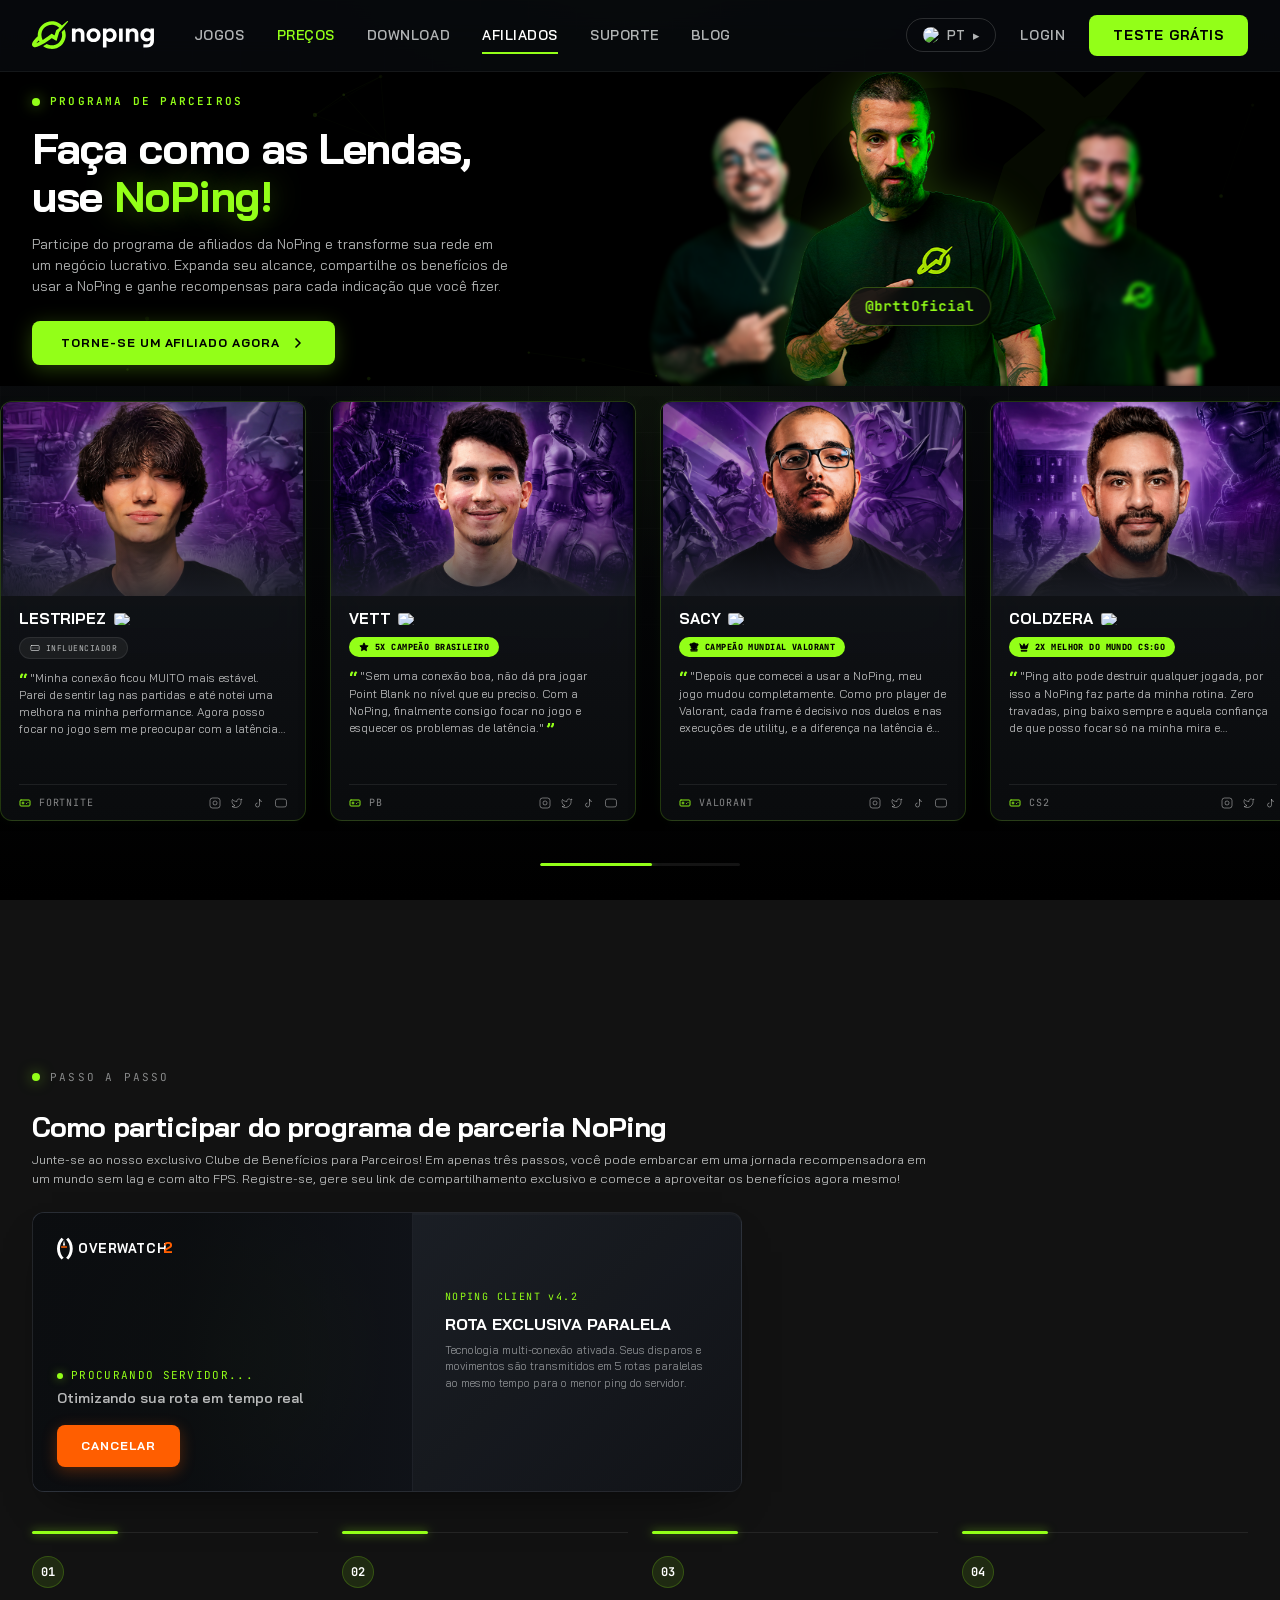
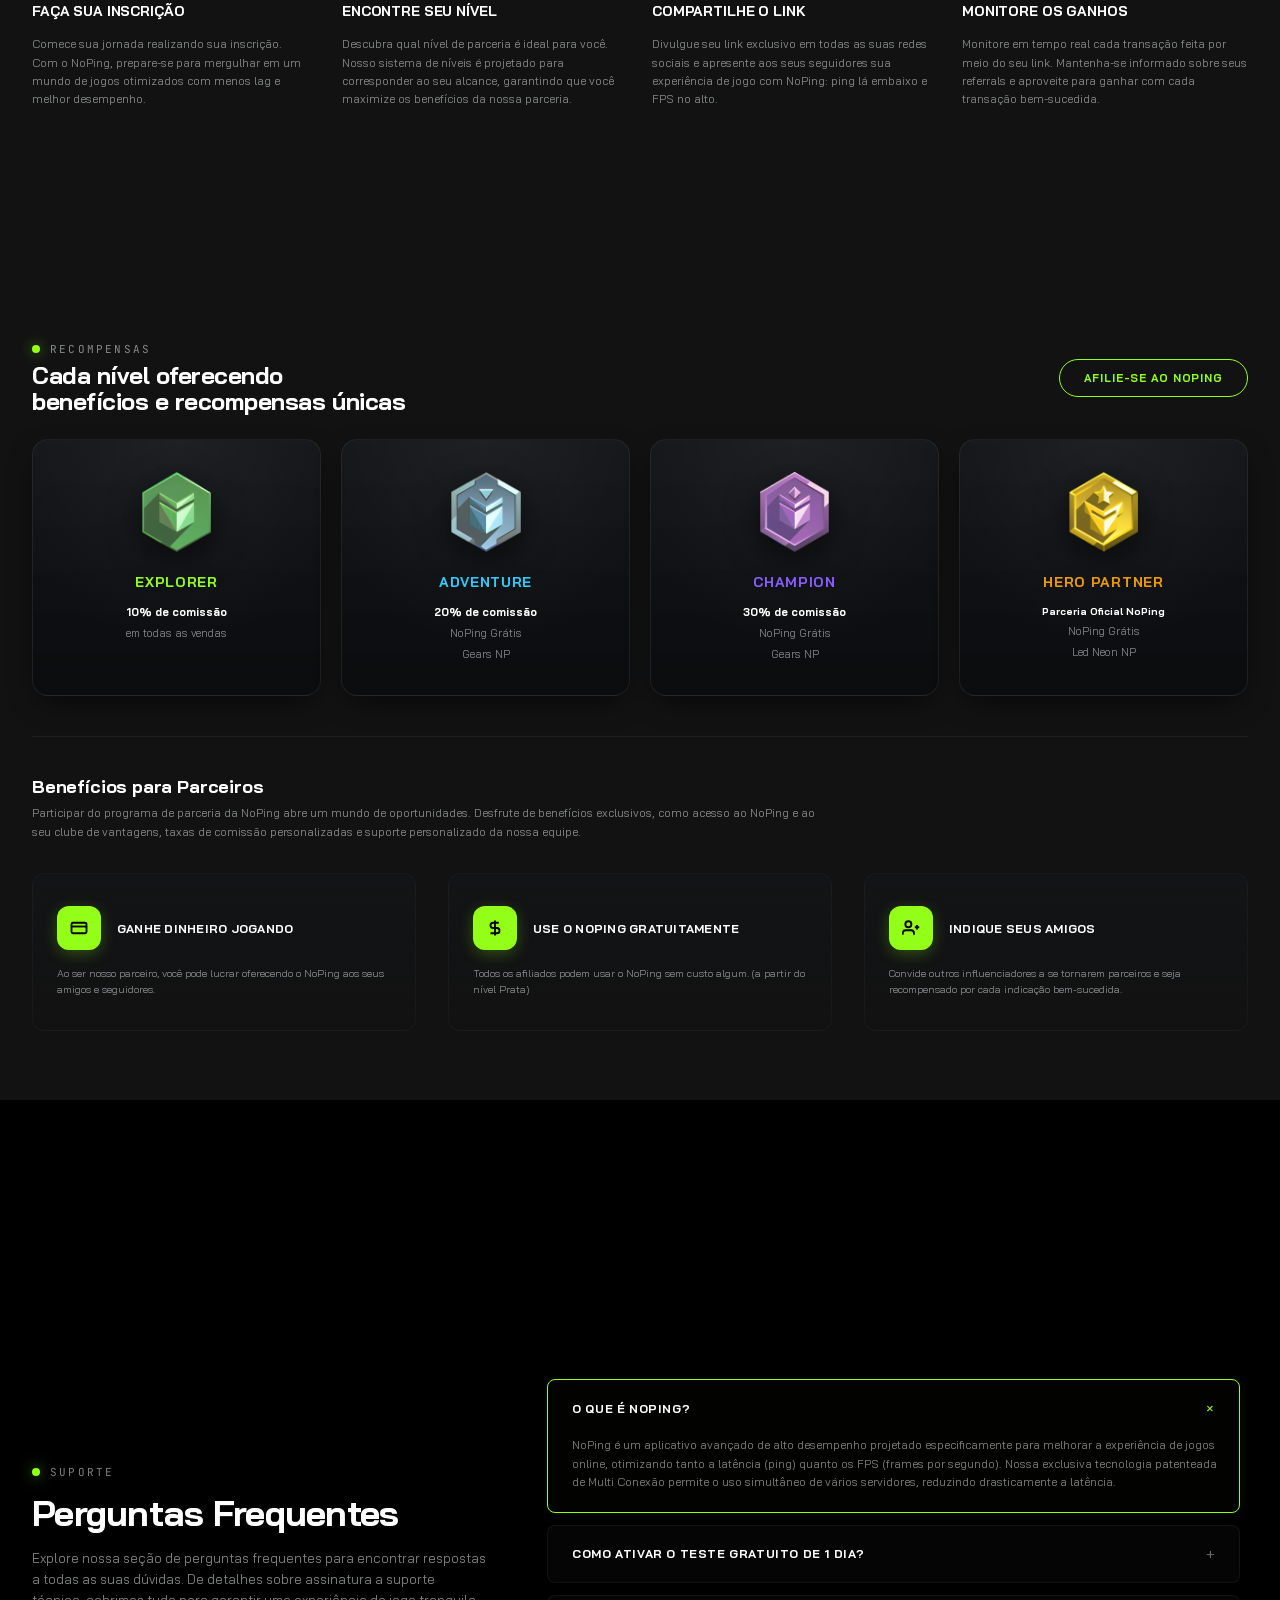
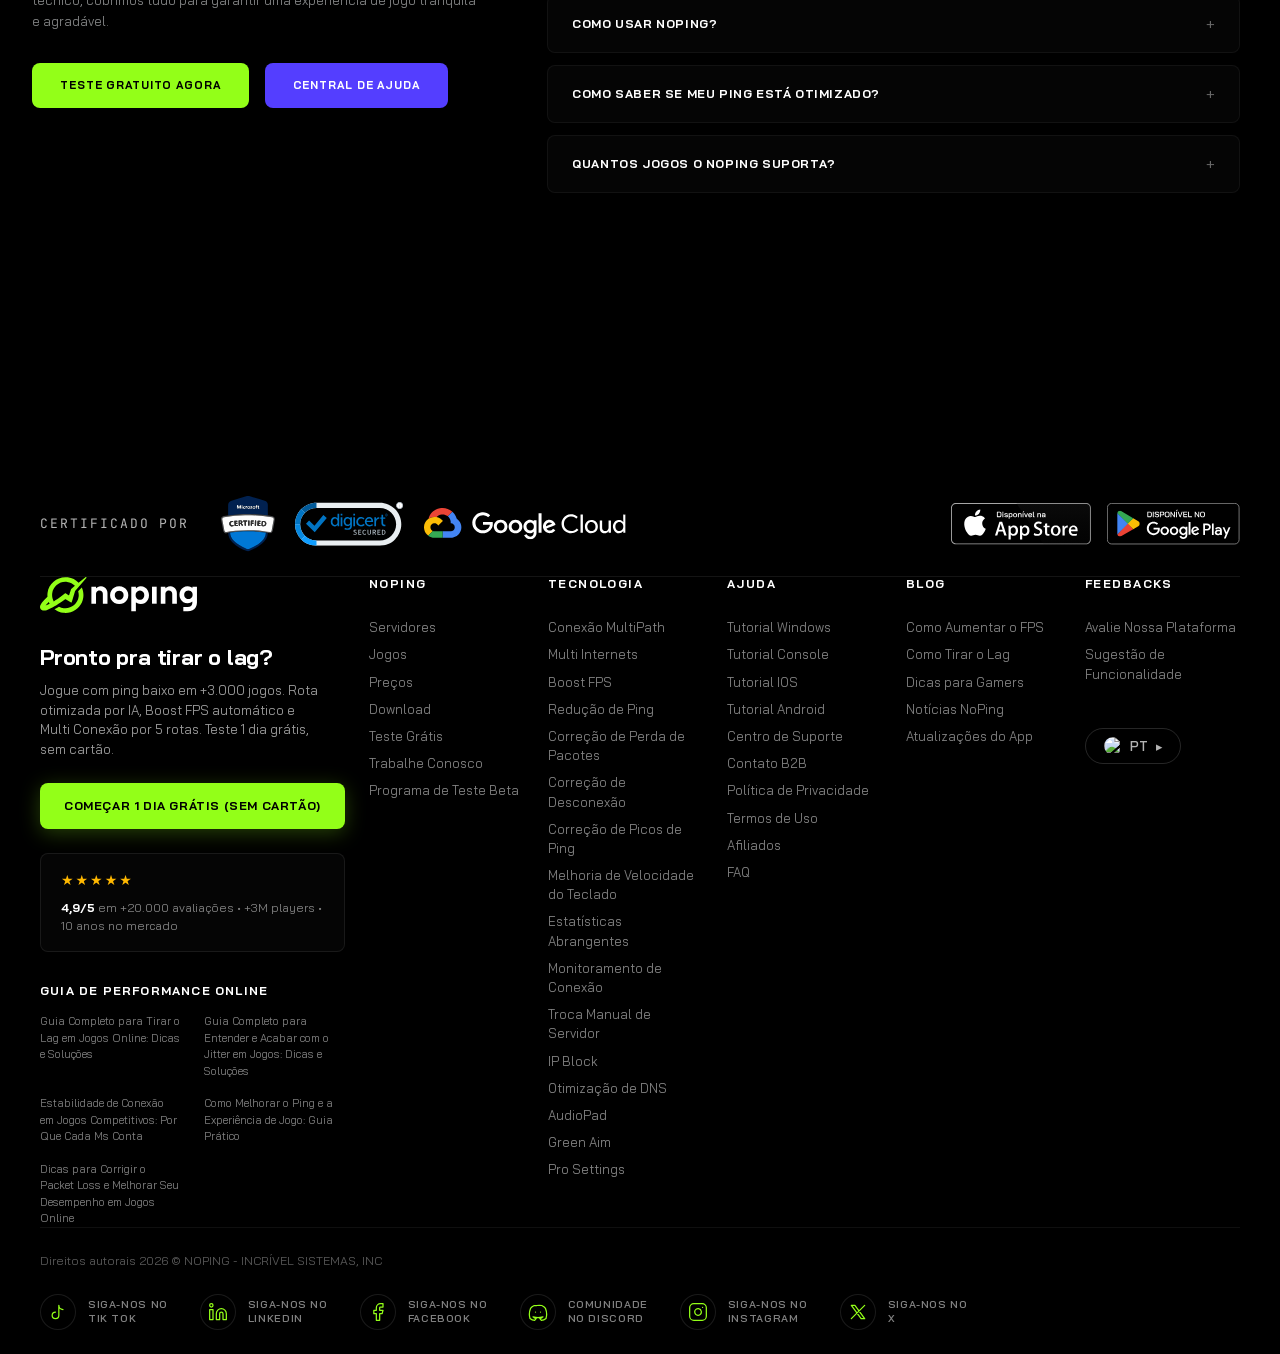
==== commit 61ae3392: "Merge 613fef371f9976afd3707e77dcdfeaa8c4ad9552 into e3a9a07d8a57e44bf5d66934801ce141719f1de0" ====
--- a/affiliates/index.html
+++ b/affiliates/index.html
@@ -13,9 +13,9 @@
   <!-- Global -->
   <link rel="stylesheet" href="../src/styles/global/variables.css">
   <link rel="stylesheet" href="../src/styles/global/reset.css">
-  <script src="https://cdn.tailwindcss.com"></script>
-  <script src="../src/scripts/global/tailwind-config.js"></script>
-  <link rel="stylesheet" href="../src/styles/overrides.css">
+  <link rel="stylesheet" href="../src/styles/global/typography.css">
+  <link rel="stylesheet" href="../src/styles/global/layout.css">
+  <link rel="stylesheet" href="../src/styles/global/utilities.css">
   <!-- Components -->
   <link rel="stylesheet" href="../src/styles/components/header.css">
   <link rel="stylesheet" href="../src/styles/components/footer.css">
@@ -23,21 +23,23 @@
   <link rel="stylesheet" href="../src/styles/components/cards.css">
   <link rel="stylesheet" href="../src/styles/components/forms.css">
   <!-- Page -->
-  <!-- affiliates.css import removido (exceções migradas para overrides.css e layout para Tailwind) -->
+  <link rel="stylesheet" href="../src/styles/pages/affiliates.css">
+  <!-- Overrides (exceções escopadas por página — upgrade svh) -->
+  <link rel="stylesheet" href="../src/styles/overrides.css">
 </head>
-<body data-page="affiliates" data-screen-label="Affiliates">
+<body data-page="affiliates" data-screen-label="Affiliates" class="affiliates-page">
 
 <div class="grid-bg"></div>
 
 <!-- ========== SECTION 1 — HEADER + HERO (ambassadors + cards) ========== -->
-<section class="min-h-screen pt-header box-border flex flex-col overflow-hidden relative">
+<section class="section-one">
   <header id="global-header" data-active="affiliates"></header>
 
-  <main class="flex flex-col relative z-10 py-6 gap-8 h-auto max-h-none lg:h-[calc(100vh-72px)] lg:max-h-[840px] lg:min-h-[600px] lg:gap-0 lg:pt-0 lg:pb-6" id="hero">
+  <main class="hero-wrapper" id="hero">
     <!-- Part 1: Ambassadors ---------------------------------------------- -->
     <div class="hero-ambassadors">
       <canvas id="hero-particles" class="hero-particles-canvas"></canvas>
-      <div class="container mx-auto px-6 max-w-[1360px] hero-ambassadors-inner">
+      <div class="shell hero-ambassadors-inner">
         <div class="ambassadors-left">
           <span class="eyebrow-affiliates">PROGRAMA DE PARCEIROS</span>
           <h1 class="hero-title">Faça como as Lendas,<br>use <em class="highlight-green">NoPing!</em></h1>
@@ -67,7 +69,7 @@
     </div>
 
     <!-- Part 2: Affiliate cards carousel -------------------------------- -->
-    <div class="hero-affiliates-cards container mx-auto px-6 max-w-[1360px]">
+    <div class="hero-affiliates-cards shell">
       <div class="affiliates-carousel-container" id="affiliates-carousel-container">
         <div class="affiliates-track" id="affiliates-track">
 
@@ -317,9 +319,9 @@
 </section>
 
 <!-- ========== SECTION 2 — TUTORIAL ========== -->
-<section class="min-h-screen flex items-center py-20 lg:py-[120px] bg-transparent">
-  <div class="container mx-auto px-6 max-w-[1360px]">
-    <div class="font-np-mono text-[11px] tracking-[0.18em] uppercase text-np-primary font-bold" style="margin-bottom: 12px;">PASSO A PASSO</div>
+<section class="section-viewport section-two">
+  <div class="shell">
+    <div class="eyebrow" style="margin-bottom: 12px;">PASSO A PASSO</div>
     <h2 class="hero-title" style="font-size: 28px; margin-bottom: 8px; max-width: 800px;">Como participar do programa de parceria NoPing</h2>
     <p class="hero-desc" style="max-width: 900px; margin-bottom: 24px; font-size: 12.5px;">Junte-se ao nosso exclusivo Clube de Benefícios para Parceiros! Em apenas três passos, você pode embarcar em uma jornada recompensadora em um mundo sem lag e com alto FPS. Registre-se, gere seu link de compartilhamento exclusivo e comece a aproveitar os benefícios agora mesmo!</p>
 
@@ -379,11 +381,11 @@
 </section>
 
 <!-- ========== SECTION 3 — RANK ========== -->
-<section class="min-h-screen flex items-center py-20 lg:py-[120px] bg-transparent">
-  <div class="container mx-auto px-6 max-w-[1360px]">
+<section class="section-viewport section-three">
+  <div class="shell">
     <div class="rank-header">
       <div style="display: flex; flex-direction: column; gap: 4px;">
-        <div class="font-np-mono text-[11px] tracking-[0.18em] uppercase text-np-primary font-bold">RECOMPENSAS</div>
+        <div class="eyebrow">RECOMPENSAS</div>
         <h2 class="rank-title">Cada nível oferecendo benefícios e recompensas únicas</h2>
       </div>
       <a href="#" class="rank-btn">AFILIE-SE AO NOPING</a>
@@ -459,11 +461,11 @@
 </section>
 
 <!-- ========== SECTION 4 — FAQ ========== -->
-<section class="min-h-screen flex items-center py-20 lg:py-[120px] bg-black" id="faq">
-  <div class="container mx-auto px-6 max-w-[1360px]">
+<section class="section-viewport section-four" id="faq">
+  <div class="shell">
     <div class="faq-grid">
       <div class="faq-left">
-        <div class="font-np-mono text-[11px] tracking-[0.18em] uppercase text-np-primary font-bold" style="margin-bottom: 12px;">SUPORTE</div>
+        <div class="eyebrow" style="margin-bottom: 12px;">SUPORTE</div>
         <h2 class="faq-title">Perguntas Frequentes</h2>
         <p class="faq-desc">Explore nossa seção de perguntas frequentes para encontrar respostas a todas as suas dúvidas. De detalhes sobre assinatura a suporte técnico, cobrimos tudo para garantir uma experiência de jogo tranquila e agradável.</p>
         <div class="faq-btn-group">
--- a/src/styles/global/typography.css
+++ b/src/styles/global/typography.css
@@ -0,0 +1,129 @@
+/* ============================================================
+   Typography — Bai Jamjuree (display + body) + JetBrains Mono
+   ============================================================ */
+
+@font-face {
+  font-family: 'Bai Jamjuree';
+  font-weight: 200;
+  font-style: normal;
+  font-display: swap;
+  src: url('../../assets/fonts/BaiJamjuree/BaiJamjuree-ExtraLight.ttf') format('truetype');
+}
+@font-face {
+  font-family: 'Bai Jamjuree';
+  font-weight: 300;
+  font-style: normal;
+  font-display: swap;
+  src: url('../../assets/fonts/BaiJamjuree/BaiJamjuree-Light.ttf') format('truetype');
+}
+@font-face {
+  font-family: 'Bai Jamjuree';
+  font-weight: 400;
+  font-style: normal;
+  font-display: swap;
+  src: url('../../assets/fonts/BaiJamjuree/BaiJamjuree-Regular.ttf') format('truetype');
+}
+@font-face {
+  font-family: 'Bai Jamjuree';
+  font-weight: 400;
+  font-style: italic;
+  font-display: swap;
+  src: url('../../assets/fonts/BaiJamjuree/BaiJamjuree-Italic.ttf') format('truetype');
+}
+@font-face {
+  font-family: 'Bai Jamjuree';
+  font-weight: 500;
+  font-style: normal;
+  font-display: swap;
+  src: url('../../assets/fonts/BaiJamjuree/BaiJamjuree-Medium.ttf') format('truetype');
+}
+@font-face {
+  font-family: 'Bai Jamjuree';
+  font-weight: 600;
+  font-style: normal;
+  font-display: swap;
+  src: url('../../assets/fonts/BaiJamjuree/BaiJamjuree-SemiBold.ttf') format('truetype');
+}
+@font-face {
+  font-family: 'Bai Jamjuree';
+  font-weight: 700;
+  font-style: normal;
+  font-display: swap;
+  src: url('../../assets/fonts/BaiJamjuree/BaiJamjuree-Bold.ttf') format('truetype');
+}
+@font-face {
+  font-family: 'Bai Jamjuree';
+  font-weight: 700;
+  font-style: italic;
+  font-display: swap;
+  src: url('../../assets/fonts/BaiJamjuree/BaiJamjuree-BoldItalic.ttf') format('truetype');
+}
+
+/* ---------- Headlines ---------- */
+
+h1, h2, h3, h4, h5, h6 {
+  font-family: var(--np-font-display);
+  font-weight: var(--np-fw-bold);
+  line-height: var(--np-lh-tight);
+  letter-spacing: var(--np-tracking-tight);
+  color: #ffffff;
+  text-wrap: balance;
+}
+
+h1 { font-size: clamp(2rem, 4vw, 3.25rem); }
+h2 { font-size: clamp(1.75rem, 3.2vw, 2.75rem); }
+h3 { font-size: clamp(1.25rem, 2.2vw, 1.75rem); }
+h4 { font-size: clamp(1rem, 1.5vw, 1.25rem); }
+h5 { font-size: 1rem; }
+h6 { font-size: 0.875rem; text-transform: uppercase; letter-spacing: var(--np-tracking-wide); }
+
+p {
+  line-height: var(--np-lh-normal);
+  text-wrap: pretty;
+}
+
+strong, b { font-weight: var(--np-fw-bold); }
+em        { font-style: italic; }
+
+/* Italic feature names get the neon highlight per voice rules */
+em.np-highlight,
+.np-highlight em {
+  font-style: italic;
+  color: var(--np-primary);
+}
+
+/* ---------- Inline helpers ---------- */
+
+.text-primary { color: var(--np-primary); }
+.text-muted   { color: var(--np-fg-3); }
+.text-dim     { color: var(--np-fg-2); }
+.text-sm      { font-size: 0.875rem; }
+.text-mono    { font-family: var(--np-font-mono); }
+
+/* ---------- Eyebrow / kicker text ---------- */
+
+.np-eyebrow,
+.eyebrow {
+  display: inline-flex;
+  align-items: center;
+  gap: 10px;
+  font-family: var(--np-font-mono);
+  font-size: 11px;
+  letter-spacing: 0.20em;
+  text-transform: uppercase;
+  color: var(--fg-mute);
+}
+.np-eyebrow::before,
+.eyebrow::before {
+  content: "";
+  width: 8px;
+  height: 8px;
+  border-radius: 999px;
+  background: var(--np-primary);
+  box-shadow: 0 0 14px var(--np-primary-glow);
+}
+
+.np-eyebrow--primary,
+.eyebrow.primary {
+  color: var(--np-primary);
+}
--- a/src/styles/global/layout.css
+++ b/src/styles/global/layout.css
@@ -0,0 +1,106 @@
+/* ============================================================
+   Layout primitives — container, sections, grid background
+   ============================================================ */
+
+/* ---------- Container ---------- */
+
+.container,
+.shell {
+  position: relative;
+  width: 100%;
+  max-width: var(--np-container-max);
+  margin: 0 auto;
+  padding: 0 var(--gutter);
+}
+
+/* ---------- Section spacing ---------- */
+
+.section {
+  padding: var(--np-space-2xl) 0;
+  position: relative;
+}
+
+/* Sections that should snap to viewport height (heroes, hero+footer, etc) */
+.section-viewport {
+  min-height: 100vh;
+  padding-top: var(--np-header-height);
+  box-sizing: border-box;
+  display: flex;
+  flex-direction: column;
+  justify-content: center;
+  position: relative;
+  overflow: hidden;
+  z-index: 10;
+}
+
+.section-fullscreen {
+  height: 100vh;
+  padding-top: var(--np-header-height);
+  box-sizing: border-box;
+  display: flex;
+  flex-direction: column;
+  position: relative;
+  overflow: hidden;
+}
+
+/* ---------- Page chrome backgrounds (grid + radial halo) ---------- */
+
+/* The Kinetic Pulse — dotted grid masked with a radial fade.
+   Applied as a fixed full-viewport pseudo-element so every page sits
+   on the same canvas. Header / footer / faq opt out by setting their
+   own background or by sitting on the .section-flat surface. */
+body {
+  background:
+    radial-gradient(42% 24% at 50% 0%,  rgba(147,255,24,0.10), transparent 72%),
+    radial-gradient(34% 30% at 50% 44%, rgba(147,255,24,0.04), transparent 70%),
+    linear-gradient(180deg, #1D2028 0%, #0a0c0e 36%, #000000 100%);
+  background-attachment: fixed;
+}
+
+.grid-bg {
+  position: fixed;
+  inset: 0;
+  pointer-events: none;
+  z-index: 0;
+  background-image:
+    linear-gradient(rgba(255, 255, 255, 0.028) 1px, transparent 1px),
+    linear-gradient(90deg, rgba(255, 255, 255, 0.028) 1px, transparent 1px);
+  background-size: 48px 48px;
+  mask-image: radial-gradient(80% 60% at 50% 20%, #000 30%, transparent 100%);
+  -webkit-mask-image: radial-gradient(80% 60% at 50% 20%, #000 30%, transparent 100%);
+}
+
+/* Optional decorative noise / scanline overlay slot (off by default) */
+.grid-bg--strong {
+  background-image:
+    linear-gradient(rgba(255, 255, 255, 0.045) 1px, transparent 1px),
+    linear-gradient(90deg, rgba(255, 255, 255, 0.045) 1px, transparent 1px);
+}
+
+/* ---------- Grid helpers ---------- */
+
+.grid {
+  display: grid;
+  gap: var(--np-space-md);
+}
+
+.grid-2 { grid-template-columns: repeat(2, 1fr); }
+.grid-3 { grid-template-columns: repeat(3, 1fr); }
+.grid-4 { grid-template-columns: repeat(4, 1fr); }
+
+@media (max-width: 1024px) {
+  .grid-4 { grid-template-columns: repeat(2, 1fr); }
+  .grid-3 { grid-template-columns: repeat(2, 1fr); }
+}
+@media (max-width: 640px) {
+  .grid-4, .grid-3, .grid-2 { grid-template-columns: 1fr; }
+}
+
+/* ---------- Flex helpers ---------- */
+
+.flex            { display: flex; }
+.flex-col        { display: flex; flex-direction: column; }
+.items-center    { align-items: center; }
+.justify-center  { justify-content: center; }
+.justify-between { justify-content: space-between; }
+.flex-1          { flex: 1; }
--- a/src/styles/global/utilities.css
+++ b/src/styles/global/utilities.css
@@ -0,0 +1,91 @@
+/* ============================================================
+   Utilities — chips, glass, glow dots, motion helpers
+   ============================================================ */
+
+/* ---------- Chip / tag ---------- */
+
+.chip {
+  display: inline-flex;
+  align-items: center;
+  gap: 6px;
+  font-family: var(--np-font-mono);
+  font-size: 10.5px;
+  letter-spacing: 0.16em;
+  text-transform: uppercase;
+  padding: 5px 10px;
+  border-radius: var(--np-radius-pill);
+  border: 1px solid var(--np-border-strong);
+  color: var(--np-fg-2);
+  background: rgba(255, 255, 255, 0.02);
+}
+.chip.green  { color: var(--np-primary);  border-color: rgba(156, 255, 46, 0.40); background: rgba(156, 255, 46, 0.06); }
+.chip.cyan   { color: var(--c-network);   border-color: rgba(46, 205, 255, 0.35); background: rgba(46, 205, 255, 0.06); }
+.chip.purple { color: var(--c-tools);     border-color: rgba(138, 91, 255, 0.40); background: rgba(138, 91, 255, 0.06); }
+.chip.bad    { color: var(--c-danger);    border-color: rgba(255, 122, 26, 0.40); background: rgba(255, 122, 26, 0.06); }
+
+/* ---------- Glow dot (status) ---------- */
+
+.glow-dot {
+  width: 10px;
+  height: 10px;
+  border-radius: 50%;
+  background: var(--np-primary);
+  box-shadow: 0 0 4px var(--np-primary), 0 0 12px var(--np-primary-glow);
+}
+
+@keyframes np-pulse {
+  0%, 100% { box-shadow: 0 0 4px var(--np-primary), 0 0 8px var(--np-primary-glow); opacity: 0.85; }
+  50%      { box-shadow: 0 0 8px var(--np-primary), 0 0 22px var(--np-primary-glow); opacity: 1; }
+}
+.glow-dot--pulse { animation: np-pulse var(--np-pulse-dur) ease-in-out infinite; }
+
+/* ---------- Glass surface helper ---------- */
+
+.glass {
+  background: var(--np-glass-bg);
+  backdrop-filter: blur(var(--np-glass-blur));
+  -webkit-backdrop-filter: blur(var(--np-glass-blur));
+  border: 1px solid var(--np-border-strong);
+  border-radius: var(--np-radius-lg);
+}
+
+.glass--light {
+  background: var(--np-glass-bg-light);
+}
+
+/* ---------- Visually hidden ---------- */
+
+.sr-only {
+  position: absolute !important;
+  width: 1px; height: 1px;
+  padding: 0; margin: -1px;
+  overflow: hidden;
+  clip: rect(0, 0, 0, 0);
+  white-space: nowrap;
+  border: 0;
+}
+
+/* ---------- Spacing helpers ---------- */
+
+.mt-xs { margin-top: var(--np-space-xs); }
+.mt-sm { margin-top: var(--np-space-sm); }
+.mt-md { margin-top: var(--np-space-md); }
+.mt-lg { margin-top: var(--np-space-lg); }
+.mt-xl { margin-top: var(--np-space-xl); }
+
+.mb-xs { margin-bottom: var(--np-space-xs); }
+.mb-sm { margin-bottom: var(--np-space-sm); }
+.mb-md { margin-bottom: var(--np-space-md); }
+.mb-lg { margin-bottom: var(--np-space-lg); }
+.mb-xl { margin-bottom: var(--np-space-xl); }
+
+/* ---------- Motion fallback (respect reduced-motion) ---------- */
+
+@media (prefers-reduced-motion: reduce) {
+  *, *::before, *::after {
+    animation-duration: 0.001ms !important;
+    animation-iteration-count: 1 !important;
+    transition-duration: 0.001ms !important;
+    scroll-behavior: auto !important;
+  }
+}
--- a/src/styles/pages/affiliates.css
+++ b/src/styles/pages/affiliates.css
@@ -0,0 +1,877 @@
+/* ============================================================
+   /affiliates — Affiliates / Partners page (REFERENCE PAGE)
+   Sections: 1. Hero w/ ambassadors + carousel
+             2. Tutorial / "Como participar"
+             3. Rank tiers + benefits
+             4. FAQ
+   ============================================================ */
+
+/* ---------- Section scaffold ---------- */
+
+.section-one {
+  min-height: 100vh;
+  padding-top: var(--np-header-height);
+  box-sizing: border-box;
+  display: flex;
+  flex-direction: column;
+  overflow: hidden;
+  position: relative;
+}
+.section-two   { background: transparent; }
+.section-three { background: transparent; }
+.section-four  { background: #000000; }
+.section-five {
+  height: 100vh;
+  padding-top: var(--np-header-height);
+  box-sizing: border-box;
+  display: flex;
+  flex-direction: column;
+  justify-content: space-between;
+  position: relative;
+  background: #000000;
+  z-index: 10;
+}
+
+/* ---------- Hero wrapper (header + ambassadors + cards row) ---------- */
+
+.hero-wrapper {
+  height: calc(100vh - 72px);
+  max-height: 840px;
+  min-height: 600px;
+  display: flex;
+  flex-direction: column;
+  padding: 0 0 24px;
+  position: relative;
+  z-index: 1;
+}
+
+/* ---------- Part 1: Ambassadors ---------- */
+
+.hero-ambassadors {
+  flex: 1;
+  display: flex;
+  align-items: stretch;
+  width: 100%;
+  position: relative;
+  background: #000000;
+  overflow: hidden;
+  padding: 0;
+  border-radius: 0;
+  box-sizing: border-box;
+}
+.hero-ambassadors-inner {
+  display: flex;
+  align-items: center;
+  justify-content: space-between;
+  gap: 40px;
+  width: 100%;
+  height: 100%;
+  position: relative;
+  z-index: 2;
+}
+.hero-particles-canvas {
+  position: absolute;
+  top: 0; left: 0;
+  width: 100%; height: 100%;
+  z-index: 0;
+  pointer-events: none;
+  opacity: 0.5;
+}
+.ambassadors-left {
+  flex: 1;
+  max-width: 520px;
+  text-align: left;
+  display: flex;
+  flex-direction: column;
+  align-items: flex-start;
+  position: relative;
+  z-index: 4;
+}
+.eyebrow-affiliates {
+  display: inline-flex;
+  align-items: center;
+  gap: 10px;
+  font-family: var(--np-font-mono);
+  font-size: 11px;
+  letter-spacing: 0.20em;
+  text-transform: uppercase;
+  color: var(--np-primary);
+  font-weight: 600;
+}
+.eyebrow-affiliates::before {
+  content: "";
+  width: 8px; height: 8px;
+  border-radius: 50%;
+  background: var(--np-primary);
+  box-shadow: 0 0 14px var(--np-primary-glow);
+}
+.hero-title {
+  font-size: clamp(30px, 3.4vw, 44px);
+  font-weight: 700;
+  line-height: 1.1;
+  letter-spacing: -0.03em;
+  margin: 14px 0;
+  color: #ffffff;
+}
+.hero-title .highlight-green {
+  font-style: normal;
+  color: var(--np-primary);
+  text-shadow: 0 0 30px rgba(147, 255, 24, 0.35);
+}
+.hero-desc {
+  font-size: 14px;
+  line-height: 1.5;
+  color: var(--fg-dim);
+  margin-bottom: 24px;
+  max-width: 480px;
+}
+.cta-affiliates {
+  display: inline-flex;
+  align-items: center;
+  gap: 10px;
+  padding: 12px 28px;
+  border-radius: var(--np-radius-sm);
+  background: var(--np-primary);
+  color: #000000;
+  font-weight: 700;
+  font-size: 12px;
+  letter-spacing: 0.08em;
+  text-transform: uppercase;
+  text-decoration: none;
+  box-shadow: 0 4px 20px rgba(147, 255, 24, 0.25);
+  transition: all 0.25s var(--np-ease);
+  border: 1px solid transparent;
+}
+.cta-affiliates:hover {
+  background: #B4FF5A;
+  transform: translateY(-2px);
+  box-shadow: 0 8px 30px rgba(147, 255, 24, 0.45);
+}
+.cta-affiliates .chevron-right { transition: transform 0.25s var(--np-ease); }
+.cta-affiliates:hover .chevron-right { transform: translateX(4px); }
+
+.ambassadors-right {
+  flex: 1.2;
+  display: flex;
+  justify-content: flex-end;
+  align-items: flex-end;
+  position: relative;
+  height: 100%;
+  overflow: hidden;
+  pointer-events: none;
+}
+@keyframes pulseGlow {
+  0%   { filter: drop-shadow(0 0 30px rgba(147, 255, 24, 0.1)); transform: translate(-50%, -50%) scale(1);    opacity: 0.04; }
+  50%  { filter: drop-shadow(0 0 50px rgba(147, 255, 24, 0.4)); transform: translate(-50%, -50%) scale(1.02); opacity: 0.08; }
+  100% { filter: drop-shadow(0 0 30px rgba(147, 255, 24, 0.1)); transform: translate(-50%, -50%) scale(1);    opacity: 0.04; }
+}
+.hero-bg-logo {
+  position: absolute;
+  top: 50%;
+  left: 50%;
+  transform: translate(-50%, -50%);
+  width: 85%;
+  max-width: 500px;
+  opacity: 0.04;
+  z-index: 1;
+  animation: pulseGlow 4s infinite ease-in-out;
+}
+.ambassador-fade-item {
+  position: absolute;
+  bottom: 0; left: 0;
+  height: 100%; width: 100%;
+  display: flex;
+  justify-content: center;
+  align-items: flex-end;
+  transition: all 0.8s cubic-bezier(0.25, 1, 0.5, 1);
+  transform-origin: bottom center;
+  opacity: 0;
+  pointer-events: none;
+}
+.ambassador-fade-item.active {
+  opacity: 1; z-index: 3;
+  transform: translateX(0) scale(1);
+  filter: drop-shadow(0 0 20px rgba(147, 255, 24, 0.2));
+}
+.ambassador-fade-item.next {
+  opacity: 1; z-index: 2;
+  transform: translateX(25%) scale(0.85);
+  filter: blur(2.5px);
+}
+.ambassador-fade-item.prev {
+  opacity: 1; z-index: 1;
+  transform: translateX(-25%) scale(0.85);
+  filter: blur(2.5px);
+}
+.ambassador-fade-img {
+  height: 100%;
+  width: auto;
+  max-width: 100%;
+  object-fit: contain;
+  object-position: center bottom;
+  z-index: 2;
+  position: relative;
+  transform-origin: bottom center;
+}
+.ambassador-fade-username {
+  position: absolute;
+  left: 50%;
+  bottom: 60px;
+  font-family: var(--np-font-mono);
+  font-size: 14px;
+  font-weight: 700;
+  color: var(--np-primary);
+  letter-spacing: 0.08em;
+  opacity: 0;
+  transform: translateY(15px);
+  transition: all 0.6s cubic-bezier(0.2, 0.8, 0.2, 1);
+  transition-delay: 0.2s;
+  z-index: 4;
+  padding: 8px 16px;
+  background: rgba(10, 12, 14, 0.85);
+  border: 1px solid rgba(147, 255, 24, 0.25);
+  border-radius: var(--np-radius-pill);
+  box-shadow: 0 10px 30px rgba(0, 0, 0, 0.5);
+  backdrop-filter: blur(8px);
+}
+.ambassador-fade-item.active .ambassador-fade-username {
+  opacity: 1;
+  transform: translateX(-50%) translateY(0);
+}
+.affiliate-flag {
+  width: 16px;
+  height: 12px;
+  object-fit: cover;
+  border-radius: 2px;
+  display: inline-block;
+  vertical-align: middle;
+}
+
+/* ---------- Part 2: Affiliate cards carousel ---------- */
+
+.hero-affiliates-cards {
+  width: 100%;
+  padding: 10px 0;
+  position: relative;
+  display: flex;
+  flex-direction: column;
+  align-items: center;
+}
+.affiliates-carousel-container {
+  width: 100%;
+  overflow-x: auto;
+  scroll-behavior: smooth;
+  padding: 5px 0 10px;
+  display: flex;
+  justify-content: flex-start;
+  scrollbar-width: none;
+}
+.affiliates-carousel-container::-webkit-scrollbar { display: none; }
+.affiliates-track {
+  display: flex;
+  gap: 24px;
+  padding: 0;
+}
+.affiliate-card {
+  width: 306px;
+  height: 420px;
+  flex-shrink: 0;
+  background: linear-gradient(180deg, rgba(29, 32, 40, 0.65) 0%, rgba(10, 12, 14, 0.96) 100%);
+  border-radius: var(--np-radius-md);
+  border: 1.5px solid rgba(147, 255, 24, 0.18);
+  backdrop-filter: blur(20px);
+  overflow: hidden;
+  display: flex;
+  flex-direction: column;
+  box-shadow:
+    0 15px 35px -10px rgba(0, 0, 0, 0.6),
+    0 0 15px rgba(147, 255, 24, 0.04);
+  transition: all 0.3s var(--np-ease);
+  position: relative;
+}
+.affiliate-card:hover {
+  border-color: rgba(147, 255, 24, 0.45);
+  transform: translateY(-4px);
+  box-shadow:
+    0 25px 45px -15px rgba(0, 0, 0, 0.8),
+    0 0 25px rgba(147, 255, 24, 0.12);
+}
+.card-image-container {
+  height: 194px;
+  width: 100%;
+  overflow: hidden;
+  position: relative;
+  background: #060709;
+  display: flex;
+  align-items: center;
+  justify-content: center;
+}
+.card-image-container::after {
+  content: '';
+  position: absolute; inset: 0;
+  background: linear-gradient(to bottom, transparent 55%, rgba(29, 32, 40, 0.85) 100%);
+  z-index: 2;
+}
+.affiliate-avatar {
+  width: 100%;
+  height: 100%;
+  object-fit: contain;
+  object-position: center top;
+  transition: transform 0.5s ease;
+}
+.affiliate-card:hover .affiliate-avatar { transform: scale(1.05); }
+.card-content {
+  padding: 12px 18px 10px;
+  flex: 1;
+  display: flex;
+  flex-direction: column;
+  justify-content: space-between;
+}
+.card-header {
+  display: flex;
+  flex-direction: column;
+  gap: 6px;
+  align-items: flex-start;
+}
+.affiliate-name {
+  font-family: var(--np-font-display);
+  font-size: 15px;
+  font-weight: 800;
+  color: #ffffff;
+  letter-spacing: -0.01em;
+  display: flex;
+  align-items: center;
+  gap: 8px;
+}
+.affiliate-badge {
+  display: inline-flex;
+  align-items: center;
+  gap: 6px;
+  font-family: var(--np-font-mono);
+  font-size: 8px;
+  letter-spacing: 0.06em;
+  text-transform: uppercase;
+  padding: 4px 10px;
+  border-radius: var(--np-radius-pill);
+  background: rgba(255, 255, 255, 0.06);
+  border: 1px solid rgba(255, 255, 255, 0.08);
+  color: var(--fg-dim);
+}
+.affiliate-badge svg { flex-shrink: 0; }
+.affiliate-badge.highlight {
+  background: var(--np-primary);
+  border: none;
+  color: #000000;
+  font-weight: 800;
+  font-size: 8.5px;
+  letter-spacing: 0.05em;
+}
+.affiliate-badge.highlight svg { fill: #000; stroke: #000; }
+.affiliate-text {
+  font-family: var(--np-font-display);
+  font-size: 11.5px;
+  line-height: 1.5;
+  color: rgba(255, 255, 255, 0.70);
+  font-style: normal;
+  margin: 10px 0;
+  flex: 1;
+  display: -webkit-box;
+  -webkit-line-clamp: 4;
+  -webkit-box-orient: vertical;
+  overflow: hidden;
+}
+.affiliate-text::before {
+  content: '“';
+  color: var(--np-primary);
+  font-size: 16px;
+  font-weight: 700;
+  line-height: 0;
+  vertical-align: -2px;
+  margin-right: 2px;
+}
+.affiliate-text::after {
+  content: '”';
+  color: var(--np-primary);
+  font-size: 16px;
+  font-weight: 700;
+  line-height: 0;
+  vertical-align: -2px;
+  margin-left: 2px;
+}
+.card-divider {
+  height: 1px;
+  background: rgba(255, 255, 255, 0.08);
+  margin: 10px 0;
+}
+.card-footer {
+  display: flex;
+  justify-content: space-between;
+  align-items: center;
+}
+.affiliate-game {
+  display: inline-flex;
+  align-items: center;
+  gap: 8px;
+  font-family: var(--np-font-mono);
+  font-size: 10px;
+  color: rgba(255, 255, 255, 0.50);
+  letter-spacing: 0.08em;
+}
+.affiliate-game svg { color: var(--np-primary); opacity: 0.9; }
+.affiliate-socials { display: flex; gap: 10px; }
+.social-icon-link {
+  color: rgba(255, 255, 255, 0.4);
+  transition: color 0.2s ease, transform 0.2s ease;
+  display: flex;
+}
+.social-icon-link:hover { color: var(--np-primary); transform: translateY(-2px); }
+
+.affiliates-progress-bar-container {
+  width: 100%;
+  display: flex;
+  justify-content: center;
+  margin-top: 32px;
+}
+.affiliates-progress-bar-track {
+  width: 200px;
+  height: 3px;
+  background: rgba(255, 255, 255, 0.08);
+  border-radius: 99px;
+  position: relative;
+  overflow: hidden;
+}
+.affiliates-progress-bar-thumb {
+  height: 100%;
+  background: var(--np-primary);
+  border-radius: 99px;
+  width: 30%;
+  position: absolute;
+  left: 0;
+  transition: left 0.15s cubic-bezier(0.25, 1, 0.5, 1), width 0.15s ease;
+  box-shadow: 0 0 10px var(--np-primary-glow);
+}
+
+/* ---------- Tutorial section ---------- */
+
+.tutorial-grid {
+  display: grid;
+  grid-template-columns: 1.2fr 0.8fr;
+  gap: 32px;
+  margin: 24px 0;
+}
+.tutorial-showcase-left {
+  background: linear-gradient(135deg, #1b202a 0%, #0c0e12 100%);
+  border: 1px solid rgba(255, 255, 255, 0.08);
+  border-radius: var(--np-radius-md);
+  height: 280px;
+  display: flex;
+  overflow: hidden;
+  position: relative;
+  box-shadow: var(--shadow-card);
+}
+.tutorial-showcase-game {
+  flex: 1;
+  background: radial-gradient(circle at center, rgba(147, 255, 24, 0.05), transparent 70%), #12151c;
+  position: relative;
+  display: flex;
+  flex-direction: column;
+  justify-content: space-between;
+  padding: 24px;
+  border-right: 1px solid rgba(255, 255, 255, 0.05);
+}
+.tutorial-showcase-game::before {
+  content: '';
+  position: absolute; inset: 0;
+  background: linear-gradient(to right, rgba(10, 12, 14, 0.85) 40%, rgba(10, 12, 14, 0.3) 100%);
+}
+.tutorial-ow-content {
+  position: relative;
+  z-index: 2;
+  height: 100%;
+  display: flex;
+  flex-direction: column;
+  justify-content: space-between;
+}
+.tutorial-ow-logo-container { display: flex; align-items: center; gap: 12px; }
+.tutorial-ow-status { margin-top: auto; margin-bottom: 16px; }
+.tutorial-ow-status-label {
+  font-family: var(--np-font-mono);
+  font-size: 11px;
+  color: var(--np-primary);
+  letter-spacing: 0.12em;
+  text-transform: uppercase;
+  display: flex;
+  align-items: center;
+  gap: 8px;
+}
+.tutorial-ow-status-label::before {
+  content: '';
+  width: 6px; height: 6px;
+  background: var(--np-primary);
+  border-radius: 50%;
+  box-shadow: 0 0 10px var(--np-primary-glow);
+}
+.tutorial-ow-status-text {
+  font-size: 14px;
+  font-weight: 600;
+  color: rgba(255, 255, 255, 0.7);
+  margin-top: 4px;
+}
+.tutorial-ow-btn {
+  display: inline-flex;
+  align-items: center;
+  justify-content: center;
+  padding: 12px 24px;
+  background: #ff5e00;
+  color: #ffffff;
+  font-weight: 700;
+  font-size: 12px;
+  letter-spacing: 0.08em;
+  text-transform: uppercase;
+  border-radius: var(--np-radius-sm);
+  text-decoration: none;
+  transition: background 0.2s;
+  width: fit-content;
+  box-shadow: 0 4px 15px rgba(255, 94, 0, 0.3);
+}
+.tutorial-ow-btn:hover { background: #e05300; }
+.tutorial-showcase-right {
+  flex: 0.8;
+  background: rgba(255, 255, 255, 0.02);
+  display: flex;
+  flex-direction: column;
+  justify-content: center;
+  padding: 32px;
+}
+.tutorial-ow-logo-svg { width: 140px; height: auto; margin-bottom: 4px; }
+.tutorial-blizzard-logo { opacity: 0.35; height: 18px; width: auto; }
+
+.tutorial-steps-grid {
+  display: grid;
+  grid-template-columns: repeat(4, 1fr);
+  gap: 24px;
+  margin-top: 40px;
+}
+.tutorial-step-card {
+  display: flex;
+  flex-direction: column;
+  gap: 16px;
+  padding-top: 24px;
+  position: relative;
+  background: transparent;
+}
+.tutorial-step-card::before {
+  content: '';
+  position: absolute;
+  top: 0; left: 0; right: 0;
+  height: 1px;
+  background: rgba(255, 255, 255, 0.08);
+}
+.tutorial-step-card::after {
+  content: '';
+  position: absolute;
+  top: -1px;
+  left: 0;
+  width: 30%;
+  height: 3px;
+  background: var(--np-primary);
+  border-radius: 99px;
+  box-shadow: 0 0 10px var(--np-primary-glow);
+}
+.tutorial-step-num {
+  font-family: var(--np-font-mono);
+  font-size: 12px;
+  font-weight: 700;
+  color: #ffffff;
+  background: rgba(147, 255, 24, 0.1);
+  border: 1px solid rgba(147, 255, 24, 0.2);
+  width: 32px; height: 32px;
+  display: flex;
+  align-items: center;
+  justify-content: center;
+  border-radius: 50%;
+}
+.tutorial-step-title {
+  font-family: var(--np-font-display);
+  font-size: 14px;
+  font-weight: 800;
+  color: #ffffff;
+  letter-spacing: -0.01em;
+  text-transform: uppercase;
+}
+.tutorial-step-desc {
+  font-size: 11.5px;
+  line-height: 1.6;
+  color: var(--fg-mute);
+}
+
+/* ---------- Rank / tiers ---------- */
+
+.rank-header {
+  display: flex;
+  justify-content: space-between;
+  align-items: center;
+  margin-bottom: 24px;
+  gap: 24px;
+  flex-wrap: wrap;
+}
+.rank-title {
+  font-family: var(--np-font-display);
+  font-size: 24px;
+  font-weight: 800;
+  color: #ffffff;
+  letter-spacing: -0.02em;
+  max-width: 600px;
+}
+.rank-btn {
+  padding: 10px 24px;
+  background: transparent;
+  border: 1.5px solid var(--np-primary);
+  border-radius: var(--np-radius-pill);
+  color: var(--np-primary);
+  font-family: var(--np-font-display);
+  font-weight: 700;
+  font-size: 11px;
+  letter-spacing: 0.08em;
+  text-transform: uppercase;
+  text-decoration: none;
+  transition: all 0.2s;
+}
+.rank-btn:hover {
+  background: var(--np-primary);
+  color: #000000;
+  box-shadow: 0 0 15px var(--np-primary-glow);
+}
+.rank-cards-grid {
+  display: grid;
+  grid-template-columns: repeat(4, 1fr);
+  gap: 20px;
+  margin-bottom: 32px;
+}
+.rank-card-tier {
+  background: linear-gradient(180deg, rgba(20, 24, 30, 0.6) 0%, rgba(10, 12, 14, 0.95) 100%);
+  border: 1px solid rgba(255, 255, 255, 0.08);
+  border-radius: var(--np-radius-lg);
+  padding: 32px 24px;
+  text-align: center;
+  display: flex;
+  flex-direction: column;
+  align-items: center;
+  transition: all 0.3s var(--np-ease);
+  box-shadow: 0 10px 30px -10px rgba(0, 0, 0, 0.8);
+  position: relative;
+  overflow: hidden;
+}
+.rank-card-tier::before {
+  content: '';
+  position: absolute;
+  top: 0; left: 0; right: 0;
+  height: 100%;
+  background: radial-gradient(circle at top, rgba(255, 255, 255, 0.05) 0%, transparent 70%);
+  pointer-events: none;
+}
+.rank-card-tier:hover { transform: translateY(-6px); box-shadow: 0 20px 40px -10px rgba(0, 0, 0, 0.9); }
+.rank-card-tier.explorer:hover  { border-color: rgba(147, 255, 24, 0.4); box-shadow: 0 20px 40px -10px rgba(0,0,0,0.9), 0 0 20px rgba(147, 255, 24, 0.1); }
+.rank-card-tier.adventure:hover { border-color: rgba(46, 205, 255, 0.4); box-shadow: 0 20px 40px -10px rgba(0,0,0,0.9), 0 0 20px rgba(46, 205, 255, 0.1); }
+.rank-card-tier.champion:hover  { border-color: rgba(138, 91, 255, 0.4); box-shadow: 0 20px 40px -10px rgba(0,0,0,0.9), 0 0 20px rgba(138, 91, 255, 0.1); }
+.rank-card-tier.hero:hover      { border-color: rgba(255, 178, 24, 0.4); box-shadow: 0 20px 40px -10px rgba(0,0,0,0.9), 0 0 20px rgba(255, 178, 24, 0.1); }
+
+.rank-badge-img {
+  width: 80px;
+  height: 80px;
+  margin-bottom: 20px;
+  object-fit: contain;
+  filter: drop-shadow(0 8px 16px rgba(0, 0, 0, 0.6));
+  transition: transform 0.3s var(--np-ease), filter 0.3s var(--np-ease);
+}
+.rank-card-tier:hover .rank-badge-img { transform: scale(1.1) translateY(-4px); }
+.rank-card-tier.explorer:hover  .rank-badge-img { filter: drop-shadow(0 12px 24px rgba(147, 255, 24, 0.4)); }
+.rank-card-tier.adventure:hover .rank-badge-img { filter: drop-shadow(0 12px 24px rgba(46, 205, 255, 0.4)); }
+.rank-card-tier.champion:hover  .rank-badge-img { filter: drop-shadow(0 12px 24px rgba(138, 91, 255, 0.4)); }
+.rank-card-tier.hero:hover      .rank-badge-img { filter: drop-shadow(0 12px 24px rgba(255, 178, 24, 0.4)); }
+.rank-tier-name {
+  font-family: var(--np-font-display);
+  font-size: 14px;
+  font-weight: 800;
+  color: #ffffff;
+  letter-spacing: 0.05em;
+  text-transform: uppercase;
+  margin-bottom: 12px;
+}
+.rank-tier-features { display: flex; flex-direction: column; gap: 6px; align-items: center; width: 100%; }
+.rank-tier-feature { font-size: 11px; color: var(--fg-mute); line-height: 1.4; text-align: center; }
+.rank-tier-feature.highlight { font-weight: 700; color: #ffffff; }
+
+.rank-benefits-section {
+  border-top: 1px solid rgba(255, 255, 255, 0.06);
+  padding-top: 40px;
+  margin-top: 40px;
+}
+.rank-benefits-title {
+  font-family: var(--np-font-display);
+  font-size: 18px;
+  font-weight: 800;
+  color: #ffffff;
+  letter-spacing: -0.01em;
+  margin-bottom: 8px;
+}
+.rank-benefits-desc {
+  font-size: 11.5px;
+  line-height: 1.6;
+  color: var(--fg-mute);
+  max-width: 800px;
+  margin-bottom: 32px;
+}
+.rank-benefits-grid {
+  display: grid;
+  grid-template-columns: repeat(3, 1fr);
+  gap: 32px;
+}
+.rank-benefit-item {
+  display: flex;
+  flex-direction: column;
+  gap: 16px;
+  background: linear-gradient(180deg, rgba(20, 24, 30, 0.4) 0%, transparent 100%);
+  border: 1px solid rgba(255, 255, 255, 0.03);
+  border-radius: var(--np-radius-md);
+  padding: 32px 24px;
+  transition: transform 0.25s, background 0.25s, border-color 0.25s;
+}
+.rank-benefit-item:hover {
+  transform: translateY(-4px);
+  background: linear-gradient(180deg, rgba(20, 24, 30, 0.6) 0%, transparent 100%);
+  border-color: rgba(255, 255, 255, 0.08);
+}
+.rank-benefit-header { display: flex; align-items: center; gap: 16px; }
+.rank-benefit-icon {
+  color: #000;
+  background: var(--np-primary);
+  width: 44px; height: 44px;
+  border-radius: 12px;
+  display: flex;
+  align-items: center;
+  justify-content: center;
+  box-shadow: 0 4px 15px rgba(147, 255, 24, 0.25);
+  flex-shrink: 0;
+}
+.rank-benefit-title {
+  font-family: var(--np-font-display);
+  font-size: 12px;
+  font-weight: 800;
+  color: #ffffff;
+  letter-spacing: 0.02em;
+  text-transform: uppercase;
+}
+.rank-benefit-desc { font-size: 10.5px; line-height: 1.5; color: var(--fg-mute); }
+
+/* ---------- FAQ ---------- */
+
+.faq-grid {
+  display: grid;
+  grid-template-columns: 0.8fr 1.2fr;
+  gap: 48px;
+  align-items: center;
+  height: calc(100vh - 160px);
+}
+.faq-left { display: flex; flex-direction: column; justify-content: center; }
+.faq-title {
+  font-family: var(--np-font-display);
+  font-size: 36px;
+  font-weight: 800;
+  color: #ffffff;
+  letter-spacing: -0.02em;
+  margin-bottom: 16px;
+}
+.faq-desc { font-size: 13px; line-height: 1.6; color: var(--fg-mute); margin-bottom: 32px; }
+.faq-btn-group { display: flex; gap: 16px; flex-wrap: wrap; }
+
+.faq-accordion {
+  display: flex;
+  flex-direction: column;
+  gap: 12px;
+  max-height: 520px;
+  overflow-y: auto;
+  padding-right: 8px;
+}
+.faq-accordion::-webkit-scrollbar       { width: 6px; }
+.faq-accordion::-webkit-scrollbar-track { background: transparent; }
+.faq-accordion::-webkit-scrollbar-thumb { background: rgba(255, 255, 255, 0.1); border-radius: 99px; }
+
+.faq-item {
+  background: rgba(255, 255, 255, 0.02);
+  border: 1px solid rgba(255, 255, 255, 0.05);
+  border-radius: var(--np-radius-sm);
+  overflow: hidden;
+  transition: all 0.25s var(--np-ease);
+}
+.faq-item.active {
+  border-color: var(--np-primary);
+  box-shadow: 0 0 15px rgba(147, 255, 24, 0.05);
+  background: rgba(147, 255, 24, 0.01);
+}
+.faq-trigger {
+  width: 100%;
+  padding: 18px 24px;
+  display: flex;
+  justify-content: space-between;
+  align-items: center;
+  background: transparent;
+  border: none;
+  cursor: pointer;
+  text-align: left;
+}
+.faq-question {
+  font-family: var(--np-font-display);
+  font-size: 12px;
+  font-weight: 800;
+  color: #ffffff;
+  letter-spacing: 0.05em;
+  text-transform: uppercase;
+}
+.faq-icon-indicator {
+  color: rgba(255, 255, 255, 0.4);
+  font-size: 16px;
+  font-weight: 400;
+  transition: transform 0.2s;
+}
+.faq-item.active .faq-icon-indicator { color: var(--np-primary); transform: rotate(45deg); }
+.faq-content {
+  max-height: 0;
+  overflow: hidden;
+  transition: max-height 0.3s cubic-bezier(0.25, 1, 0.5, 1);
+}
+.faq-item.active .faq-content { max-height: 200px; }
+.faq-answer-inner {
+  padding: 0 24px 20px;
+  font-size: 11.5px;
+  line-height: 1.6;
+  color: var(--fg-mute);
+  max-height: 160px;
+  overflow-y: auto;
+  padding-right: 12px;
+}
+
+/* ---------- Responsive ---------- */
+
+@media (max-width: 1024px) {
+  .hero-wrapper {
+    padding: 24px 0 32px;
+    gap: 32px;
+    height: auto;
+    max-height: none;
+  }
+  .hero-ambassadors { flex-direction: column; padding: 48px 24px 0; gap: 32px; }
+  .hero-ambassadors-inner { flex-direction: column; gap: 32px; }
+  .ambassadors-left { align-items: center; text-align: center; max-width: 100%; }
+  .hero-desc { text-align: center; margin: 0 auto 24px; }
+  .ambassadors-right { width: 100%; height: 350px; justify-content: center; }
+  .tutorial-grid { grid-template-columns: 1fr; }
+  .tutorial-steps-grid { grid-template-columns: repeat(2, 1fr); }
+  .rank-cards-grid { grid-template-columns: repeat(2, 1fr); }
+  .rank-benefits-grid { grid-template-columns: 1fr; }
+  .faq-grid { grid-template-columns: 1fr; height: auto; gap: 32px; }
+}
+@media (max-width: 640px) {
+  .tutorial-steps-grid { grid-template-columns: 1fr; }
+  .rank-cards-grid     { grid-template-columns: 1fr; }
+}
--- a/src/styles/overrides.css
+++ b/src/styles/overrides.css
@@ -84,6 +84,196 @@
    transform/shadow controlados via Tailwind utilities. */
 .support-contact-card:hover .faq-btn.green  { box-shadow: 0 0 18px rgba(147, 255, 24, 0.45); }
 .support-contact-card:hover .faq-btn.purple { box-shadow: 0 0 18px rgba(84, 62, 255, 0.55); }
+
+/* ============================================================
+   /suporte — page shell (Bloco 3 — 2026-05-21 · revisado)
+   ------------------------------------------------------------
+   /support adota o page shell prescrito por
+   docs/layout/sections.md + decisions.md D-010:
+
+     body  { min-height: 100svh; flex flex-col }
+     main  { flex: 1 }
+     footer wrapper continua com altura própria do design system
+
+   Decisão de revisão (2026-05-21):
+   ------------------------------------------------------------
+   A primeira tentativa neutralizou
+   `.section-footer { height: 100vh; padding-top: 72px }` para
+   esta página, mas isso colapsou a respiração vertical interna
+   do footer (`.footer__top { flex-grow: 1; align-content: center }`),
+   produzindo um footer mais compacto que o aprovado em /affiliates.
+
+   A regra global do footer foi REINTRODUZIDA aqui — `/support`
+   compartilha exatamente o mesmo footer visual de `/affiliates`.
+
+   O page shell continua válido: como o conteúdo é maior que a
+   viewport, `main { flex: 1 }` é um no-op visual, mas a estrutura
+   está correta para quando uma futura página curta precisar dela.
+
+   Fallback explícito para browsers sem `100svh` mantido.
+   ============================================================ */
+
+@supports not (height: 100svh) {
+  .support-page { min-height: 100vh; }
+}
+
+/* ============================================================
+   /precos — page shell (Bloco 4 — 2026-05-21)
+   ------------------------------------------------------------
+   Mesma estratégia aplicada em /support: page shell ativo,
+   regra global de footer (.section-footer { height: 100vh })
+   PRESERVADA para manter consistência com /affiliates.
+
+   O page shell é um no-op visual em páginas longas e empurra
+   o footer para o fim em páginas curtas. /prices é curta —
+   o page shell faz sentido aqui.
+   ============================================================ */
+
+@supports not (height: 100svh) {
+  .prices-page { min-height: 100vh; }
+}
+
+/* ============================================================
+   /claro — page shell + container 1280 (Bloco 4 — 2026-05-21)
+   ------------------------------------------------------------
+   /claro não usa Tailwind (CSS legado em pages/home.css). Para
+   alinhar com as regras D-009/D-010/D-012 sem reescrever a
+   página, aplicamos o page shell + container 1280 como
+   override escopado por `.claro-page`.
+
+   `.hero` em pages/home.css usa `min-height: 100vh`. Subimos
+   para `100svh` apenas para esta página (não toca o CSS
+   global de outras páginas que possam reusar home.css no
+   futuro).
+
+   Container global é 1360 via var(--np-container-max). Para
+   /claro, forçamos 1280 inline (alinhado a D-008/D-014).
+   Backgrounds e o grid bg continuam full-width.
+   ============================================================ */
+
+.claro-page {
+  min-height: 100svh;
+  display: flex;
+  flex-direction: column;
+}
+.claro-page > main {
+  flex: 1;
+  display: flex;
+  flex-direction: column;
+}
+.claro-page .hero {
+  min-height: calc(100svh - var(--np-header-height));
+}
+.claro-page .container {
+  max-width: 1280px;
+}
+
+@supports not (height: 100svh) {
+  .claro-page { min-height: 100vh; }
+  .claro-page .hero { min-height: calc(100vh - var(--np-header-height)); }
+}
+
+/* ============================================================
+   /download — page shell (Bloco 4 — 2026-05-21)
+   ------------------------------------------------------------
+   Mesma estratégia de page shell. A hero usa background-image
+   + canvas de partículas (#particles-canvas) — o canvas é
+   inicializado via interactions.js (NoPingFX.dataParticles)
+   e mede seu tamanho via canvas.parentElement.clientWidth/Height,
+   adaptando-se automaticamente ao novo tamanho da hero.
+
+   Particles, mouse-reactive pulses e botão .active continuam
+   funcionando — apenas a geometria do wrapper foi padronizada.
+   ============================================================ */
+
+@supports not (height: 100svh) {
+  .downloads-page { min-height: 100vh; }
+}
+
+/* ============================================================
+   /affiliates — APENAS body class + link de overrides.css
+   ------------------------------------------------------------
+   Bloco 5 (2026-05-21) tentou aplicar overrides de svh em
+   .section-one, .section-five, .hero-wrapper e .faq-grid,
+   mas isso quebrou a responsividade da página: o @media
+   (max-width: 1024px) de pages/affiliates.css usa
+   `.hero-wrapper { height: auto }` para liberar o conteúdo,
+   e a especificidade `.affiliates-page .hero-wrapper`
+   (0,2,0) vence o @media (0,1,0), forçando height fixo
+   indesejado.
+
+   Decisão: NÃO sobreescrever /affiliates. A página é a
+   REFERÊNCIA VISUAL APROVADA (D-002, D-015) e já usa
+   `min-height: 100vh + padding-top: 72px + box-sizing: border-box`,
+   que é VISUALMENTE EQUIVALENTE a `min-height: calc(100svh-72px)`
+   no padrão canônico de sections.md.
+
+   O ganho marginal de `100svh` em mobile Safari (resolver o
+   "salto" quando o chrome dinâmico recolhe) NÃO justifica
+   o risco de regressão na referência visual do projeto.
+
+   Apenas mantemos:
+   - body class `affiliates-page` (não tem efeito visual sem CSS)
+   - link de overrides.css (necessário para futuras exceções
+     escopadas SEM tocar pages/affiliates.css)
+   ============================================================ */
+
+/* ============================================================
+   /games — upgrade 100vh → 100svh (Bloco 5 — 2026-05-21)
+   ------------------------------------------------------------
+   pages/games.css define:
+     .jogos-page .hero-wrapper { min-height: 100vh; ... }
+     .sect-2 { min-height: 100vh; ... }
+   E o @media (max-width: 1024px) NÃO sobreescreve essas regras
+   (apenas .hero-split, .deck-grid, etc.). Por isso o upgrade
+   para 100svh aqui é SEGURO — usa min-height (não height),
+   não conflita com responsive, e melhora mobile Safari.
+
+   Deck 3D, dropdowns sort/genre, catálogo de games, animações
+   e JS de página continuam intactos. Container global (1360
+   via .shell) preservado — não migra para 1280 por enquanto
+   (deck 3D foi sized para 1360, alterar exige snapshot
+   antes/depois do deck).
+   ============================================================ */
+
+.jogos-page .hero-wrapper { min-height: 100svh; }
+.jogos-page .sect-2 { min-height: 100svh; }
+
+@supports not (height: 100svh) {
+  .jogos-page .hero-wrapper { min-height: 100vh; }
+  .jogos-page .sect-2 { min-height: 100vh; }
+}
+
+/* ============================================================
+   / (home v2) — upgrade 100vh → 100svh (Bloco 5 — 2026-05-21)
+   ------------------------------------------------------------
+   home-v2/_integration.css define:
+     #root { padding-top: 72px; min-height: calc(100vh - 72px) }
+     #root > .section, #root > .hero { min-height: calc(100vh - 72px) }
+
+   Upgrade APENAS de `#root` para `100svh`. NÃO sobreescrever
+   as sections internas — o react-app tem `.section-sm` com
+   `min-height: 0` que tinha menor especificidade que
+   `.home-page #root > .section` (0,2,1), causando regressão
+   (sections-sm cresciam de 218px para 468px).
+
+   `#root` é o único container que precisa do svh para evitar
+   "salto" em mobile Safari. As sections internas usam `100vh`
+   que é funcionalmente equivalente em desktop.
+
+   Globe, Coverage, AppDashboard, layout React inteiro
+   preservados.
+   ============================================================ */
+
+.home-page #root {
+  min-height: calc(100svh - var(--np-header-height));
+}
+
+@supports not (height: 100svh) {
+  .home-page #root {
+    min-height: calc(100vh - var(--np-header-height));
+  }
+}
 
 /* ============================================================
    /download — botões de plataforma (.btn .active)
@@ -137,1070 +327,3 @@
   .downloads-page .hero__downloads .btn  { min-width: 0; width: 100%; justify-content: center; }
 }
 
-/* ============================================================
-   /games — 3D Deck e Mini Cards
-   ------------------------------------------------------------
-   Estilos complexos (3D transforms, perspective, radial gradients)
-   mantidos fora do Tailwind para preservar performance e legibilidade.
-   ============================================================ */
-
-.deck-stage {
-  perspective: 1800px;
-  position: relative;
-  height: 660px;
-  width: 100%;
-  display: flex;
-  justify-content: center;
-  align-items: center;
-  margin: 0;
-}
-.deck-stack {
-  position: relative;
-  width: 320px;
-  height: 620px;
-  transform-style: preserve-3d;
-  transform: rotateX(6deg);
-}
-.gcard {
-  position: absolute; inset: 0;
-  border-radius: var(--np-radius-lg);
-  overflow: hidden;
-  border: 1px solid var(--np-border-strong);
-  background: linear-gradient(160deg, var(--gt-a, #1a2330), var(--gt-b, #0a0d10));
-  box-shadow:
-    0 30px 60px -20px rgba(0, 0, 0, 0.7),
-    0 0 0 1px rgba(255, 255, 255, 0.04) inset;
-  display: flex;
-  flex-direction: column;
-  justify-content: space-between;
-  padding: 24px;
-  transition: transform 500ms var(--np-ease), opacity 500ms var(--np-ease);
-}
-.gcard::before {
-  content: "";
-  position: absolute; inset: 0;
-  background:
-    radial-gradient(circle at 30% 20%, rgba(255, 255, 255, 0.16), transparent 55%),
-    linear-gradient(180deg, #000 0, #000 94px, transparent 104px, transparent 520px, #000 530px, #000 100%),
-    repeating-linear-gradient(135deg, rgba(255, 255, 255, 0.025) 0 2px, transparent 2px 9px);
-  pointer-events: none;
-  z-index: 1;
-}
-.gcard .hdr { position: relative; z-index: 2; display: flex; flex-direction: column; gap: 8px; align-items: flex-start; }
-.gcard .tg {
-  font-family: var(--np-font-mono);
-  font-size: 10px;
-  letter-spacing: 0.16em;
-  text-transform: uppercase;
-  color: rgba(255, 255, 255, 0.75);
-  background: rgba(0, 0, 0, 0.65);
-  padding: 5px 10px;
-  border-radius: var(--np-radius-pill);
-  border: 1px solid rgba(255, 255, 255, 0.12);
-}
-.gcard .nm {
-  font-size: 38px;
-  font-weight: 700;
-  line-height: 0.95;
-  letter-spacing: -0.02em;
-  text-transform: uppercase;
-  text-shadow: 0 2px 16px rgba(0, 0, 0, 0.9);
-  margin: 0;
-  position: relative;
-  z-index: 2;
-}
-.gcard .mt {
-  position: relative;
-  z-index: 2;
-  display: grid;
-  grid-template-columns: 1fr 1fr;
-  gap: 12px;
-  margin-top: 14px;
-}
-.gcard .mt .m {
-  padding: 10px 12px;
-  background: rgba(0, 0, 0, 0.55);
-  border-radius: var(--np-radius-sm);
-  border: 1px solid rgba(255, 255, 255, 0.10);
-}
-.gcard .mt .m .l {
-  font-family: var(--np-font-mono);
-  font-size: 9.5px;
-  letter-spacing: 0.18em;
-  text-transform: uppercase;
-  color: rgba(255, 255, 255, 0.65);
-}
-.gcard .mt .m .v {
-  font-family: var(--np-font-display);
-  font-size: 22px;
-  font-weight: 700;
-  letter-spacing: -0.01em;
-  color: var(--green-hi);
-  line-height: 1.1;
-}
-.gcard .mt .m.bad .v { color: #FFA25E; }
-
-.gcard.s1 { transform: translate(-140px, -15px) rotate(-8deg) translateZ(-100px); opacity: 0.3; pointer-events: none; }
-.gcard.s2 { transform: translate(-70px, -8px)   rotate(-4deg) translateZ(-50px);  opacity: 0.7; pointer-events: none; }
-.gcard.s3 { transform: translate(0, 0)          rotate(0deg);                     z-index: 10; }
-.gcard.s4 { transform: translate(70px, -8px)    rotate(4deg)  translateZ(-50px);  opacity: 0.7; pointer-events: none; }
-.gcard.s5 { transform: translate(140px, -15px)  rotate(8deg)  translateZ(-100px); opacity: 0.3; pointer-events: none; }
-
-.deck-nav-lateral {
-  position: absolute;
-  top: 50%; left: 0; right: 0;
-  display: flex;
-  justify-content: space-between;
-  align-items: center;
-  transform: translateY(-50%);
-  pointer-events: none;
-  z-index: 20;
-}
-.deck-nav-lateral .arrow {
-  pointer-events: auto;
-  width: 40px; height: 40px;
-  border-radius: 50%;
-  border: 1px solid rgba(255, 255, 255, 0.10);
-  display: flex;
-  align-items: center;
-  justify-content: center;
-  color: var(--fg-dim);
-  cursor: pointer;
-  background: rgba(0, 0, 0, 0.5);
-  backdrop-filter: blur(10px);
-  transition: all 240ms var(--np-ease);
-  font-size: 18px;
-}
-.deck-nav-lateral .arrow:hover {
-  border-color: var(--np-primary);
-  color: var(--np-primary);
-  background: rgba(0, 0, 0, 0.7);
-  box-shadow: 0 0 20px rgba(156, 255, 46, 0.2);
-}
-.deck-idx-strip {
-  display: flex;
-  justify-content: center;
-  align-items: center;
-  gap: 6px;
-  margin-top: 12px;
-  font-family: var(--np-font-mono);
-  font-size: 10px;
-  letter-spacing: 0.16em;
-  text-transform: uppercase;
-  color: var(--fg-mute);
-}
-.deck-idx-strip .dot {
-  width: 8px; height: 8px;
-  border-radius: 50%;
-  background: rgba(255, 255, 255, 0.15);
-  transition: all 300ms var(--np-ease);
-  cursor: pointer;
-  border: 1px solid transparent;
-}
-.deck-idx-strip .dot:hover { background: rgba(255, 255, 255, 0.3); border-color: rgba(156, 255, 46, 0.3); }
-.deck-idx-strip .dot.on {
-  background: var(--np-primary);
-  box-shadow: 0 0 12px rgba(156, 255, 46, 0.5);
-  transform: scale(1.2);
-}
-
-.mini {
-  position: relative;
-  border-radius: var(--np-radius-md);
-  overflow: hidden;
-  border: 1px solid var(--np-border-strong);
-  background: linear-gradient(160deg, var(--gt-a, #2a3340), var(--gt-b, #0a0d10));
-  aspect-ratio: 3 / 4;
-  display: flex;
-  flex-direction: column;
-  justify-content: flex-end;
-  padding: 14px;
-  transition: transform 220ms, border-color 220ms;
-  cursor: pointer;
-}
-.mini::before {
-  content: "";
-  position: absolute; inset: 0;
-  background:
-    radial-gradient(circle at 30% 25%, rgba(255, 255, 255, 0.15), transparent 55%),
-    linear-gradient(180deg, transparent 40%, rgba(0, 0, 0, 0.65) 100%),
-    repeating-linear-gradient(135deg, rgba(255, 255, 255, 0.025) 0 2px, transparent 2px 9px);
-  pointer-events: none;
-}
-.mini:hover { transform: translateY(-3px); border-color: rgba(156, 255, 46, 0.45); }
-.mini .info {
-  position: relative;
-  background: rgba(0, 0, 0, 0.65);
-  padding: 10px 12px;
-  border-radius: 8px;
-  backdrop-filter: blur(4px);
-}
-.mini .tg {
-  position: absolute;
-  top: 10px;
-  left: 10px;
-  font-family: var(--np-font-mono);
-  font-size: 9px;
-  letter-spacing: 0.18em;
-  text-transform: uppercase;
-  color: rgba(255, 255, 255, 0.85);
-  background: rgba(0, 0, 0, 0.55);
-  padding: 3px 7px;
-  border-radius: var(--np-radius-pill);
-}
-.mini .nm {
-  position: relative;
-  font-weight: 700;
-  font-size: 16px;
-  letter-spacing: -0.01em;
-  line-height: 1.05;
-  text-shadow: 0 2px 8px rgba(0, 0, 0, 0.65);
-}
-.mini .vs {
-  position: relative;
-  display: flex;
-  justify-content: space-between;
-  margin-top: 6px;
-  font-family: var(--np-font-mono);
-  font-size: 10px;
-  color: rgba(255, 255, 255, 0.75);
-  letter-spacing: 0.06em;
-}
-.mini .vs .b { color: #FFA25E; }
-.mini .vs .g { color: var(--np-primary); }
-
-
-/* ============================================================
-   /affiliates � Exce��es complexas
-   ============================================================ */
-
-/* ---------- Part 1: Ambassadors ---------- */
-
-.hero-ambassadors {
-  flex: 1;
-  display: flex;
-  align-items: stretch;
-  width: 100%;
-  position: relative;
-  background: #000000;
-  overflow: hidden;
-  padding: 0;
-  border-radius: 0;
-  box-sizing: border-box;
-}
-.hero-ambassadors-inner {
-  display: flex;
-  align-items: center;
-  justify-content: space-between;
-  gap: 40px;
-  width: 100%;
-  height: 100%;
-  position: relative;
-  z-index: 2;
-}
-.hero-particles-canvas {
-  position: absolute;
-  top: 0; left: 0;
-  width: 100%; height: 100%;
-  z-index: 0;
-  pointer-events: none;
-  opacity: 0.5;
-}
-.ambassadors-left {
-  flex: 1;
-  max-width: 520px;
-  text-align: left;
-  display: flex;
-  flex-direction: column;
-  align-items: flex-start;
-  position: relative;
-  z-index: 4;
-}
-.eyebrow-affiliates {
-  display: inline-flex;
-  align-items: center;
-  gap: 10px;
-  font-family: var(--np-font-mono);
-  font-size: 11px;
-  letter-spacing: 0.20em;
-  text-transform: uppercase;
-  color: var(--np-primary);
-  font-weight: 600;
-}
-.eyebrow-affiliates::before {
-  content: "";
-  width: 8px; height: 8px;
-  border-radius: 50%;
-  background: var(--np-primary);
-  box-shadow: 0 0 14px var(--np-primary-glow);
-}
-.hero-title {
-  font-size: clamp(30px, 3.4vw, 44px);
-  font-weight: 700;
-  line-height: 1.1;
-  letter-spacing: -0.03em;
-  margin: 14px 0;
-  color: #ffffff;
-}
-.hero-title .highlight-green {
-  font-style: normal;
-  color: var(--np-primary);
-  text-shadow: 0 0 30px rgba(147, 255, 24, 0.35);
-}
-.hero-desc {
-  font-size: 14px;
-  line-height: 1.5;
-  color: var(--fg-dim);
-  margin-bottom: 24px;
-  max-width: 480px;
-}
-.cta-affiliates {
-  display: inline-flex;
-  align-items: center;
-  gap: 10px;
-  padding: 12px 28px;
-  border-radius: var(--np-radius-sm);
-  background: var(--np-primary);
-  color: #000000;
-  font-weight: 700;
-  font-size: 12px;
-  letter-spacing: 0.08em;
-  text-transform: uppercase;
-  text-decoration: none;
-  box-shadow: 0 4px 20px rgba(147, 255, 24, 0.25);
-  transition: all 0.25s var(--np-ease);
-  border: 1px solid transparent;
-}
-.cta-affiliates:hover {
-  background: #B4FF5A;
-  transform: translateY(-2px);
-  box-shadow: 0 8px 30px rgba(147, 255, 24, 0.45);
-}
-.cta-affiliates .chevron-right { transition: transform 0.25s var(--np-ease); }
-.cta-affiliates:hover .chevron-right { transform: translateX(4px); }
-
-.ambassadors-right {
-  flex: 1.2;
-  display: flex;
-  justify-content: flex-end;
-  align-items: flex-end;
-  position: relative;
-  height: 100%;
-  overflow: hidden;
-  pointer-events: none;
-}
-@keyframes pulseGlow {
-  0%   { filter: drop-shadow(0 0 30px rgba(147, 255, 24, 0.1)); transform: translate(-50%, -50%) scale(1);    opacity: 0.04; }
-  50%  { filter: drop-shadow(0 0 50px rgba(147, 255, 24, 0.4)); transform: translate(-50%, -50%) scale(1.02); opacity: 0.08; }
-  100% { filter: drop-shadow(0 0 30px rgba(147, 255, 24, 0.1)); transform: translate(-50%, -50%) scale(1);    opacity: 0.04; }
-}
-.hero-bg-logo {
-  position: absolute;
-  top: 50%;
-  left: 50%;
-  transform: translate(-50%, -50%);
-  width: 85%;
-  max-width: 500px;
-  opacity: 0.04;
-  z-index: 1;
-  animation: pulseGlow 4s infinite ease-in-out;
-}
-.ambassador-fade-item {
-  position: absolute;
-  bottom: 0; left: 0;
-  height: 100%; width: 100%;
-  display: flex;
-  justify-content: center;
-  align-items: flex-end;
-  transition: all 0.8s cubic-bezier(0.25, 1, 0.5, 1);
-  transform-origin: bottom center;
-  opacity: 0;
-  pointer-events: none;
-}
-.ambassador-fade-item.active {
-  opacity: 1; z-index: 3;
-  transform: translateX(0) scale(1);
-  filter: drop-shadow(0 0 20px rgba(147, 255, 24, 0.2));
-}
-.ambassador-fade-item.next {
-  opacity: 1; z-index: 2;
-  transform: translateX(25%) scale(0.85);
-  filter: blur(2.5px);
-}
-.ambassador-fade-item.prev {
-  opacity: 1; z-index: 1;
-  transform: translateX(-25%) scale(0.85);
-  filter: blur(2.5px);
-}
-.ambassador-fade-img {
-  height: 100%;
-  width: auto;
-  max-width: 100%;
-  object-fit: contain;
-  object-position: center bottom;
-  z-index: 2;
-  position: relative;
-  transform-origin: bottom center;
-}
-.ambassador-fade-username {
-  position: absolute;
-  left: 50%;
-  bottom: 60px;
-  font-family: var(--np-font-mono);
-  font-size: 14px;
-  font-weight: 700;
-  color: var(--np-primary);
-  letter-spacing: 0.08em;
-  opacity: 0;
-  transform: translateY(15px);
-  transition: all 0.6s cubic-bezier(0.2, 0.8, 0.2, 1);
-  transition-delay: 0.2s;
-  z-index: 4;
-  padding: 8px 16px;
-  background: rgba(10, 12, 14, 0.85);
-  border: 1px solid rgba(147, 255, 24, 0.25);
-  border-radius: var(--np-radius-pill);
-  box-shadow: 0 10px 30px rgba(0, 0, 0, 0.5);
-  backdrop-filter: blur(8px);
-}
-.ambassador-fade-item.active .ambassador-fade-username {
-  opacity: 1;
-  transform: translateX(-50%) translateY(0);
-}
-.affiliate-flag {
-  width: 16px;
-  height: 12px;
-  object-fit: cover;
-  border-radius: 2px;
-  display: inline-block;
-  vertical-align: middle;
-}
-
-/* ---------- Part 2: Affiliate cards carousel ---------- */
-
-.hero-affiliates-cards {
-  width: 100%;
-  padding: 10px 0;
-  position: relative;
-  display: flex;
-  flex-direction: column;
-  align-items: center;
-}
-.affiliates-carousel-container {
-  width: 100%;
-  overflow-x: auto;
-  scroll-behavior: smooth;
-  padding: 5px 0 10px;
-  display: flex;
-  justify-content: flex-start;
-  scrollbar-width: none;
-}
-.affiliates-carousel-container::-webkit-scrollbar { display: none; }
-.affiliates-track {
-  display: flex;
-  gap: 24px;
-  padding: 0;
-}
-.affiliate-card {
-  width: 306px;
-  height: 420px;
-  flex-shrink: 0;
-  background: linear-gradient(180deg, rgba(29, 32, 40, 0.65) 0%, rgba(10, 12, 14, 0.96) 100%);
-  border-radius: var(--np-radius-md);
-  border: 1.5px solid rgba(147, 255, 24, 0.18);
-  backdrop-filter: blur(20px);
-  overflow: hidden;
-  display: flex;
-  flex-direction: column;
-  box-shadow:
-    0 15px 35px -10px rgba(0, 0, 0, 0.6),
-    0 0 15px rgba(147, 255, 24, 0.04);
-  transition: all 0.3s var(--np-ease);
-  position: relative;
-}
-.affiliate-card:hover {
-  border-color: rgba(147, 255, 24, 0.45);
-  transform: translateY(-4px);
-  box-shadow:
-    0 25px 45px -15px rgba(0, 0, 0, 0.8),
-    0 0 25px rgba(147, 255, 24, 0.12);
-}
-.card-image-container {
-  height: 194px;
-  width: 100%;
-  overflow: hidden;
-  position: relative;
-  background: #060709;
-  display: flex;
-  align-items: center;
-  justify-content: center;
-}
-.card-image-container::after {
-  content: '';
-  position: absolute; inset: 0;
-  background: linear-gradient(to bottom, transparent 55%, rgba(29, 32, 40, 0.85) 100%);
-  z-index: 2;
-}
-.affiliate-avatar {
-  width: 100%;
-  height: 100%;
-  object-fit: contain;
-  object-position: center top;
-  transition: transform 0.5s ease;
-}
-.affiliate-card:hover .affiliate-avatar { transform: scale(1.05); }
-.card-content {
-  padding: 12px 18px 10px;
-  flex: 1;
-  display: flex;
-  flex-direction: column;
-  justify-content: space-between;
-}
-.card-header {
-  display: flex;
-  flex-direction: column;
-  gap: 6px;
-  align-items: flex-start;
-}
-.affiliate-name {
-  font-family: var(--np-font-display);
-  font-size: 15px;
-  font-weight: 800;
-  color: #ffffff;
-  letter-spacing: -0.01em;
-  display: flex;
-  align-items: center;
-  gap: 8px;
-}
-.affiliate-badge {
-  display: inline-flex;
-  align-items: center;
-  gap: 6px;
-  font-family: var(--np-font-mono);
-  font-size: 8px;
-  letter-spacing: 0.06em;
-  text-transform: uppercase;
-  padding: 4px 10px;
-  border-radius: var(--np-radius-pill);
-  background: rgba(255, 255, 255, 0.06);
-  border: 1px solid rgba(255, 255, 255, 0.08);
-  color: var(--fg-dim);
-}
-.affiliate-badge svg { flex-shrink: 0; }
-.affiliate-badge.highlight {
-  background: var(--np-primary);
-  border: none;
-  color: #000000;
-  font-weight: 800;
-  font-size: 8.5px;
-  letter-spacing: 0.05em;
-}
-.affiliate-badge.highlight svg { fill: #000; stroke: #000; }
-.affiliate-text {
-  font-family: var(--np-font-display);
-  font-size: 11.5px;
-  line-height: 1.5;
-  color: rgba(255, 255, 255, 0.70);
-  font-style: normal;
-  margin: 10px 0;
-  flex: 1;
-  display: -webkit-box;
-  -webkit-line-clamp: 4;
-  -webkit-box-orient: vertical;
-  overflow: hidden;
-}
-.affiliate-text::before {
-  content: '“';
-  color: var(--np-primary);
-  font-size: 16px;
-  font-weight: 700;
-  line-height: 0;
-  vertical-align: -2px;
-  margin-right: 2px;
-}
-.affiliate-text::after {
-  content: '”';
-  color: var(--np-primary);
-  font-size: 16px;
-  font-weight: 700;
-  line-height: 0;
-  vertical-align: -2px;
-  margin-left: 2px;
-}
-.card-divider {
-  height: 1px;
-  background: rgba(255, 255, 255, 0.08);
-  margin: 10px 0;
-}
-.card-footer {
-  display: flex;
-  justify-content: space-between;
-  align-items: center;
-}
-.affiliate-game {
-  display: inline-flex;
-  align-items: center;
-  gap: 8px;
-  font-family: var(--np-font-mono);
-  font-size: 10px;
-  color: rgba(255, 255, 255, 0.50);
-  letter-spacing: 0.08em;
-}
-.affiliate-game svg { color: var(--np-primary); opacity: 0.9; }
-.affiliate-socials { display: flex; gap: 10px; }
-.social-icon-link {
-  color: rgba(255, 255, 255, 0.4);
-  transition: color 0.2s ease, transform 0.2s ease;
-  display: flex;
-}
-.social-icon-link:hover { color: var(--np-primary); transform: translateY(-2px); }
-
-.affiliates-progress-bar-container {
-  width: 100%;
-  display: flex;
-  justify-content: center;
-  margin-top: 32px;
-}
-.affiliates-progress-bar-track {
-  width: 200px;
-  height: 3px;
-  background: rgba(255, 255, 255, 0.08);
-  border-radius: 99px;
-  position: relative;
-  overflow: hidden;
-}
-.affiliates-progress-bar-thumb {
-  height: 100%;
-  background: var(--np-primary);
-  border-radius: 99px;
-  width: 30%;
-  position: absolute;
-  left: 0;
-  transition: left 0.15s cubic-bezier(0.25, 1, 0.5, 1), width 0.15s ease;
-  box-shadow: 0 0 10px var(--np-primary-glow);
-}
-
-/* ---------- Tutorial section ---------- */
-
-.tutorial-grid {
-  display: grid;
-  grid-template-columns: 1.2fr 0.8fr;
-  gap: 32px;
-  margin: 24px 0;
-}
-.tutorial-showcase-left {
-  background: linear-gradient(135deg, #1b202a 0%, #0c0e12 100%);
-  border: 1px solid rgba(255, 255, 255, 0.08);
-  border-radius: var(--np-radius-md);
-  height: 280px;
-  display: flex;
-  overflow: hidden;
-  position: relative;
-  box-shadow: var(--shadow-card);
-}
-.tutorial-showcase-game {
-  flex: 1;
-  background: radial-gradient(circle at center, rgba(147, 255, 24, 0.05), transparent 70%), #12151c;
-  position: relative;
-  display: flex;
-  flex-direction: column;
-  justify-content: space-between;
-  padding: 24px;
-  border-right: 1px solid rgba(255, 255, 255, 0.05);
-}
-.tutorial-showcase-game::before {
-  content: '';
-  position: absolute; inset: 0;
-  background: linear-gradient(to right, rgba(10, 12, 14, 0.85) 40%, rgba(10, 12, 14, 0.3) 100%);
-}
-.tutorial-ow-content {
-  position: relative;
-  z-index: 2;
-  height: 100%;
-  display: flex;
-  flex-direction: column;
-  justify-content: space-between;
-}
-.tutorial-ow-logo-container { display: flex; align-items: center; gap: 12px; }
-.tutorial-ow-status { margin-top: auto; margin-bottom: 16px; }
-.tutorial-ow-status-label {
-  font-family: var(--np-font-mono);
-  font-size: 11px;
-  color: var(--np-primary);
-  letter-spacing: 0.12em;
-  text-transform: uppercase;
-  display: flex;
-  align-items: center;
-  gap: 8px;
-}
-.tutorial-ow-status-label::before {
-  content: '';
-  width: 6px; height: 6px;
-  background: var(--np-primary);
-  border-radius: 50%;
-  box-shadow: 0 0 10px var(--np-primary-glow);
-}
-.tutorial-ow-status-text {
-  font-size: 14px;
-  font-weight: 600;
-  color: rgba(255, 255, 255, 0.7);
-  margin-top: 4px;
-}
-.tutorial-ow-btn {
-  display: inline-flex;
-  align-items: center;
-  justify-content: center;
-  padding: 12px 24px;
-  background: #ff5e00;
-  color: #ffffff;
-  font-weight: 700;
-  font-size: 12px;
-  letter-spacing: 0.08em;
-  text-transform: uppercase;
-  border-radius: var(--np-radius-sm);
-  text-decoration: none;
-  transition: background 0.2s;
-  width: fit-content;
-  box-shadow: 0 4px 15px rgba(255, 94, 0, 0.3);
-}
-.tutorial-ow-btn:hover { background: #e05300; }
-.tutorial-showcase-right {
-  flex: 0.8;
-  background: rgba(255, 255, 255, 0.02);
-  display: flex;
-  flex-direction: column;
-  justify-content: center;
-  padding: 32px;
-}
-.tutorial-ow-logo-svg { width: 140px; height: auto; margin-bottom: 4px; }
-.tutorial-blizzard-logo { opacity: 0.35; height: 18px; width: auto; }
-
-.tutorial-steps-grid {
-  display: grid;
-  grid-template-columns: repeat(4, 1fr);
-  gap: 24px;
-  margin-top: 40px;
-}
-.tutorial-step-card {
-  display: flex;
-  flex-direction: column;
-  gap: 16px;
-  padding-top: 24px;
-  position: relative;
-  background: transparent;
-}
-.tutorial-step-card::before {
-  content: '';
-  position: absolute;
-  top: 0; left: 0; right: 0;
-  height: 1px;
-  background: rgba(255, 255, 255, 0.08);
-}
-.tutorial-step-card::after {
-  content: '';
-  position: absolute;
-  top: -1px;
-  left: 0;
-  width: 30%;
-  height: 3px;
-  background: var(--np-primary);
-  border-radius: 99px;
-  box-shadow: 0 0 10px var(--np-primary-glow);
-}
-.tutorial-step-num {
-  font-family: var(--np-font-mono);
-  font-size: 12px;
-  font-weight: 700;
-  color: #ffffff;
-  background: rgba(147, 255, 24, 0.1);
-  border: 1px solid rgba(147, 255, 24, 0.2);
-  width: 32px; height: 32px;
-  display: flex;
-  align-items: center;
-  justify-content: center;
-  border-radius: 50%;
-}
-.tutorial-step-title {
-  font-family: var(--np-font-display);
-  font-size: 14px;
-  font-weight: 800;
-  color: #ffffff;
-  letter-spacing: -0.01em;
-  text-transform: uppercase;
-}
-.tutorial-step-desc {
-  font-size: 11.5px;
-  line-height: 1.6;
-  color: var(--fg-mute);
-}
-
-/* ---------- Rank / tiers ---------- */
-
-.rank-header {
-  display: flex;
-  justify-content: space-between;
-  align-items: center;
-  margin-bottom: 24px;
-  gap: 24px;
-  flex-wrap: wrap;
-}
-.rank-title {
-  font-family: var(--np-font-display);
-  font-size: 24px;
-  font-weight: 800;
-  color: #ffffff;
-  letter-spacing: -0.02em;
-  max-width: 600px;
-}
-.rank-btn {
-  padding: 10px 24px;
-  background: transparent;
-  border: 1.5px solid var(--np-primary);
-  border-radius: var(--np-radius-pill);
-  color: var(--np-primary);
-  font-family: var(--np-font-display);
-  font-weight: 700;
-  font-size: 11px;
-  letter-spacing: 0.08em;
-  text-transform: uppercase;
-  text-decoration: none;
-  transition: all 0.2s;
-}
-.rank-btn:hover {
-  background: var(--np-primary);
-  color: #000000;
-  box-shadow: 0 0 15px var(--np-primary-glow);
-}
-.rank-cards-grid {
-  display: grid;
-  grid-template-columns: repeat(4, 1fr);
-  gap: 20px;
-  margin-bottom: 32px;
-}
-.rank-card-tier {
-  background: linear-gradient(180deg, rgba(20, 24, 30, 0.6) 0%, rgba(10, 12, 14, 0.95) 100%);
-  border: 1px solid rgba(255, 255, 255, 0.08);
-  border-radius: var(--np-radius-lg);
-  padding: 32px 24px;
-  text-align: center;
-  display: flex;
-  flex-direction: column;
-  align-items: center;
-  transition: all 0.3s var(--np-ease);
-  box-shadow: 0 10px 30px -10px rgba(0, 0, 0, 0.8);
-  position: relative;
-  overflow: hidden;
-}
-.rank-card-tier::before {
-  content: '';
-  position: absolute;
-  top: 0; left: 0; right: 0;
-  height: 100%;
-  background: radial-gradient(circle at top, rgba(255, 255, 255, 0.05) 0%, transparent 70%);
-  pointer-events: none;
-}
-.rank-card-tier:hover { transform: translateY(-6px); box-shadow: 0 20px 40px -10px rgba(0, 0, 0, 0.9); }
-.rank-card-tier.explorer:hover  { border-color: rgba(147, 255, 24, 0.4); box-shadow: 0 20px 40px -10px rgba(0,0,0,0.9), 0 0 20px rgba(147, 255, 24, 0.1); }
-.rank-card-tier.adventure:hover { border-color: rgba(46, 205, 255, 0.4); box-shadow: 0 20px 40px -10px rgba(0,0,0,0.9), 0 0 20px rgba(46, 205, 255, 0.1); }
-.rank-card-tier.champion:hover  { border-color: rgba(138, 91, 255, 0.4); box-shadow: 0 20px 40px -10px rgba(0,0,0,0.9), 0 0 20px rgba(138, 91, 255, 0.1); }
-.rank-card-tier.hero:hover      { border-color: rgba(255, 178, 24, 0.4); box-shadow: 0 20px 40px -10px rgba(0,0,0,0.9), 0 0 20px rgba(255, 178, 24, 0.1); }
-
-.rank-badge-img {
-  width: 80px;
-  height: 80px;
-  margin-bottom: 20px;
-  object-fit: contain;
-  filter: drop-shadow(0 8px 16px rgba(0, 0, 0, 0.6));
-  transition: transform 0.3s var(--np-ease), filter 0.3s var(--np-ease);
-}
-.rank-card-tier:hover .rank-badge-img { transform: scale(1.1) translateY(-4px); }
-.rank-card-tier.explorer:hover  .rank-badge-img { filter: drop-shadow(0 12px 24px rgba(147, 255, 24, 0.4)); }
-.rank-card-tier.adventure:hover .rank-badge-img { filter: drop-shadow(0 12px 24px rgba(46, 205, 255, 0.4)); }
-.rank-card-tier.champion:hover  .rank-badge-img { filter: drop-shadow(0 12px 24px rgba(138, 91, 255, 0.4)); }
-.rank-card-tier.hero:hover      .rank-badge-img { filter: drop-shadow(0 12px 24px rgba(255, 178, 24, 0.4)); }
-.rank-tier-name {
-  font-family: var(--np-font-display);
-  font-size: 14px;
-  font-weight: 800;
-  color: #ffffff;
-  letter-spacing: 0.05em;
-  text-transform: uppercase;
-  margin-bottom: 12px;
-}
-.rank-tier-features { display: flex; flex-direction: column; gap: 6px; align-items: center; width: 100%; }
-.rank-tier-feature { font-size: 11px; color: var(--fg-mute); line-height: 1.4; text-align: center; }
-.rank-tier-feature.highlight { font-weight: 700; color: #ffffff; }
-
-.rank-benefits-section {
-  border-top: 1px solid rgba(255, 255, 255, 0.06);
-  padding-top: 40px;
-  margin-top: 40px;
-}
-.rank-benefits-title {
-  font-family: var(--np-font-display);
-  font-size: 18px;
-  font-weight: 800;
-  color: #ffffff;
-  letter-spacing: -0.01em;
-  margin-bottom: 8px;
-}
-.rank-benefits-desc {
-  font-size: 11.5px;
-  line-height: 1.6;
-  color: var(--fg-mute);
-  max-width: 800px;
-  margin-bottom: 32px;
-}
-.rank-benefits-grid {
-  display: grid;
-  grid-template-columns: repeat(3, 1fr);
-  gap: 32px;
-}
-.rank-benefit-item {
-  display: flex;
-  flex-direction: column;
-  gap: 16px;
-  background: linear-gradient(180deg, rgba(20, 24, 30, 0.4) 0%, transparent 100%);
-  border: 1px solid rgba(255, 255, 255, 0.03);
-  border-radius: var(--np-radius-md);
-  padding: 32px 24px;
-  transition: transform 0.25s, background 0.25s, border-color 0.25s;
-}
-.rank-benefit-item:hover {
-  transform: translateY(-4px);
-  background: linear-gradient(180deg, rgba(20, 24, 30, 0.6) 0%, transparent 100%);
-  border-color: rgba(255, 255, 255, 0.08);
-}
-.rank-benefit-header { display: flex; align-items: center; gap: 16px; }
-.rank-benefit-icon {
-  color: #000;
-  background: var(--np-primary);
-  width: 44px; height: 44px;
-  border-radius: 12px;
-  display: flex;
-  align-items: center;
-  justify-content: center;
-  box-shadow: 0 4px 15px rgba(147, 255, 24, 0.25);
-  flex-shrink: 0;
-}
-.rank-benefit-title {
-  font-family: var(--np-font-display);
-  font-size: 12px;
-  font-weight: 800;
-  color: #ffffff;
-  letter-spacing: 0.02em;
-  text-transform: uppercase;
-}
-.rank-benefit-desc { font-size: 10.5px; line-height: 1.5; color: var(--fg-mute); }
-
-/* ---------- FAQ ---------- */
-
-.faq-grid {
-  display: grid;
-  grid-template-columns: 0.8fr 1.2fr;
-  gap: 48px;
-  align-items: center;
-  height: calc(100vh - 160px);
-}
-.faq-left { display: flex; flex-direction: column; justify-content: center; }
-.faq-title {
-  font-family: var(--np-font-display);
-  font-size: 36px;
-  font-weight: 800;
-  color: #ffffff;
-  letter-spacing: -0.02em;
-  margin-bottom: 16px;
-}
-.faq-desc { font-size: 13px; line-height: 1.6; color: var(--fg-mute); margin-bottom: 32px; }
-.faq-btn-group { display: flex; gap: 16px; flex-wrap: wrap; }
-
-.faq-accordion {
-  display: flex;
-  flex-direction: column;
-  gap: 12px;
-  max-height: 520px;
-  overflow-y: auto;
-  padding-right: 8px;
-}
-.faq-accordion::-webkit-scrollbar       { width: 6px; }
-.faq-accordion::-webkit-scrollbar-track { background: transparent; }
-.faq-accordion::-webkit-scrollbar-thumb { background: rgba(255, 255, 255, 0.1); border-radius: 99px; }
-
-.faq-item {
-  background: rgba(255, 255, 255, 0.02);
-  border: 1px solid rgba(255, 255, 255, 0.05);
-  border-radius: var(--np-radius-sm);
-  overflow: hidden;
-  transition: all 0.25s var(--np-ease);
-}
-.faq-item.active {
-  border-color: var(--np-primary);
-  box-shadow: 0 0 15px rgba(147, 255, 24, 0.05);
-  background: rgba(147, 255, 24, 0.01);
-}
-.faq-trigger {
-  width: 100%;
-  padding: 18px 24px;
-  display: flex;
-  justify-content: space-between;
-  align-items: center;
-  background: transparent;
-  border: none;
-  cursor: pointer;
-  text-align: left;
-}
-.faq-question {
-  font-family: var(--np-font-display);
-  font-size: 12px;
-  font-weight: 800;
-  color: #ffffff;
-  letter-spacing: 0.05em;
-  text-transform: uppercase;
-}
-.faq-icon-indicator {
-  color: rgba(255, 255, 255, 0.4);
-  font-size: 16px;
-  font-weight: 400;
-  transition: transform 0.2s;
-}
-.faq-item.active .faq-icon-indicator { color: var(--np-primary); transform: rotate(45deg); }
-.faq-content {
-  max-height: 0;
-  overflow: hidden;
-  transition: max-height 0.3s cubic-bezier(0.25, 1, 0.5, 1);
-}
-.faq-item.active .faq-content { max-height: 200px; }
-.faq-answer-inner {
-  padding: 0 24px 20px;
-  font-size: 11.5px;
-  line-height: 1.6;
-  color: var(--fg-mute);
-  max-height: 160px;
-  overflow-y: auto;
-  padding-right: 12px;
-}
-
-/* ---------- Responsive ---------- */
-
-@media (max-width: 1024px) {
-  .hero-wrapper {
-    padding: 24px 0 32px;
-    gap: 32px;
-    height: auto;
-    max-height: none;
-  }
-  .hero-ambassadors { flex-direction: column; padding: 48px 24px 0; gap: 32px; }
-  .hero-ambassadors-inner { flex-direction: column; gap: 32px; }
-  .ambassadors-left { align-items: center; text-align: center; max-width: 100%; }
-  .hero-desc { text-align: center; margin: 0 auto 24px; }
-  .ambassadors-right { width: 100%; height: 350px; justify-content: center; }
-  .tutorial-grid { grid-template-columns: 1fr; }
-  .tutorial-steps-grid { grid-template-columns: repeat(2, 1fr); }
-  .rank-cards-grid { grid-template-columns: repeat(2, 1fr); }
-  .rank-benefits-grid { grid-template-columns: 1fr; }
-  .faq-grid { grid-template-columns: 1fr; height: auto; gap: 32px; }
-}
-@media (max-width: 640px) {
-  .tutorial-steps-grid { grid-template-columns: 1fr; }
-  .rank-cards-grid     { grid-template-columns: 1fr; }
-}
